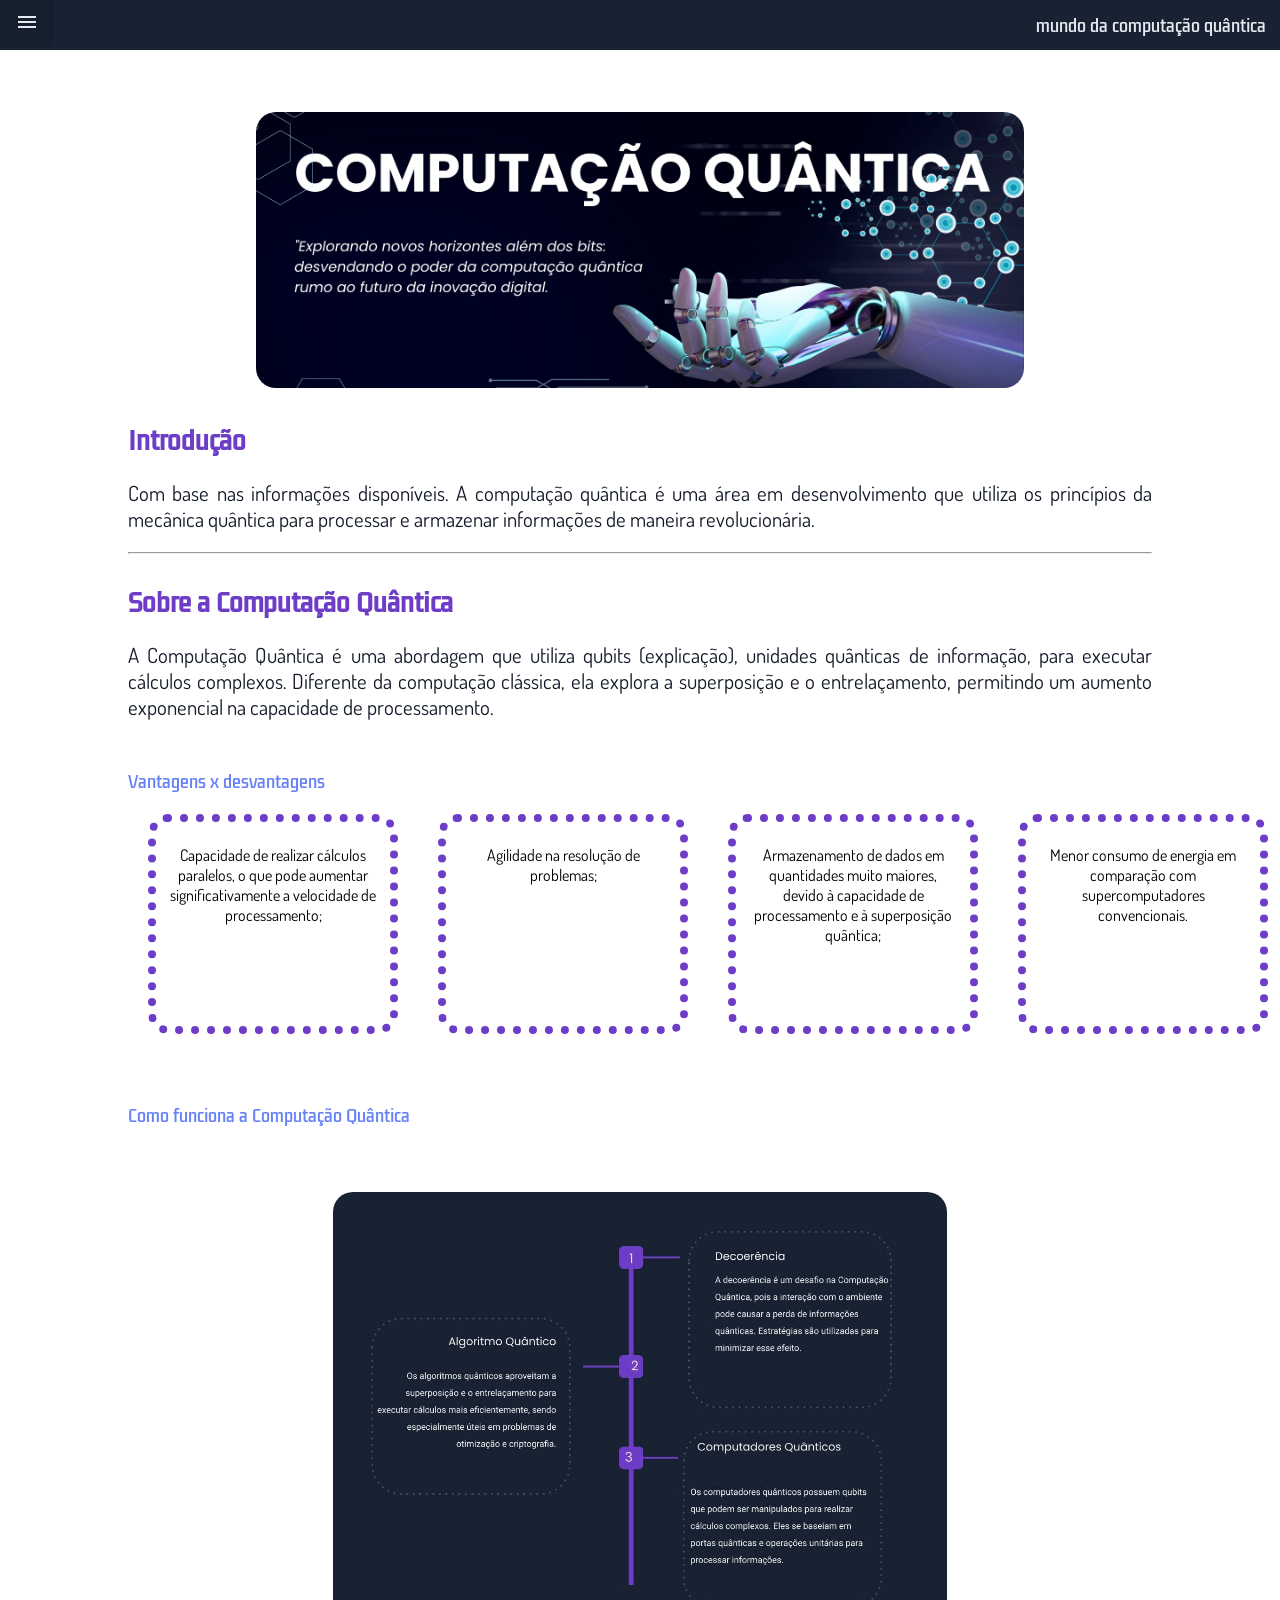
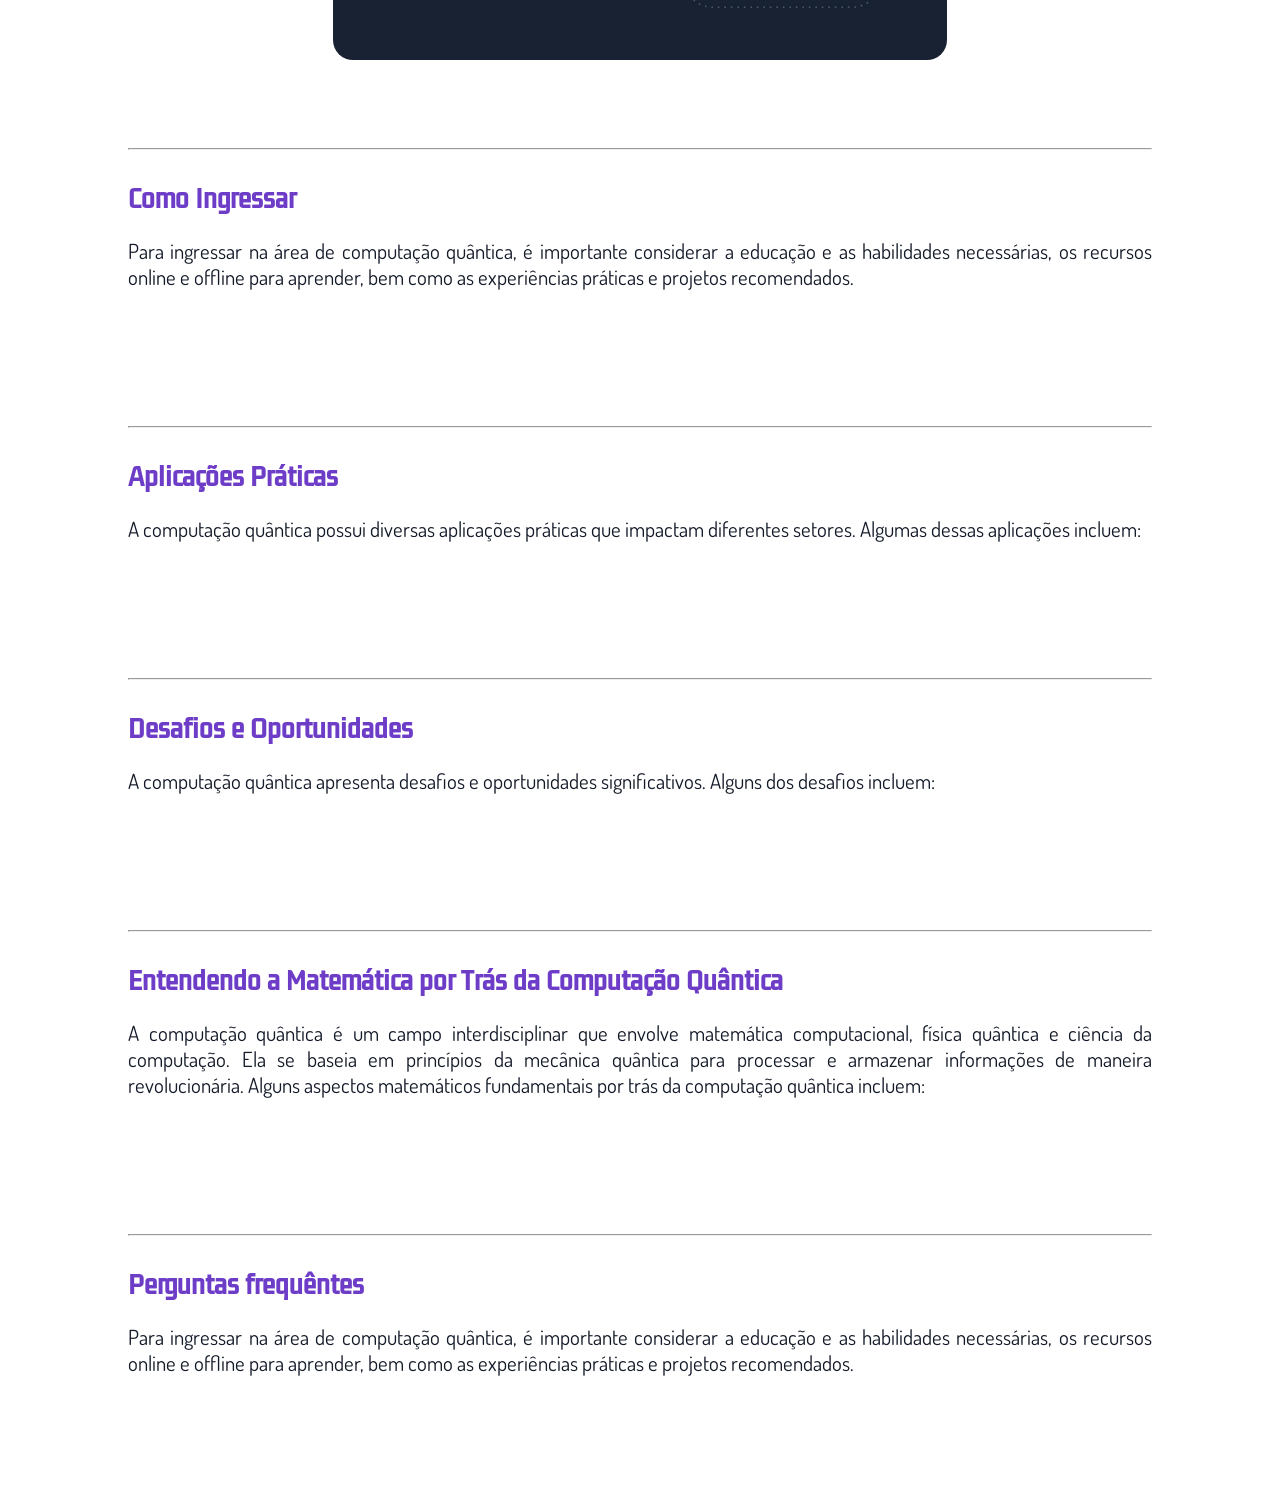
==== index.html @ 8e1df3cc "inclusão de um novo arquivo e tratamento de dados" ====
<!DOCTYPE html>
<html lang="pt-br">

<head>
    <meta charset="UTF-8">
    <meta name="viewport" content="width=device-width, initial-scale=1.0">
    <link rel="stylesheet" type="text/css" href="style.css">
    </link>
    <link rel="stylesheet" type="text/css" href="global.css">
    </link>
    <link rel="stylesheet"
        href="https://fonts.googleapis.com/css2?family=Material+Symbols+Outlined:opsz,wght,FILL,GRAD@24,400,0,0" />
    <link rel="preconnect" href="https://fonts.googleapis.com">
    <link rel="preconnect" href="https://fonts.gstatic.com" crossorigin>
    <link
        href="https://fonts.googleapis.com/css2?family=Agbalumo&family=Dosis:wght@200;400;600&family=Kdam+Thmor+Pro&family=Oswald:wght@200;400;600&display=swap"
        rel="stylesheet">
    <title>Computação Quântica</title>

    <script>
        document.addEventListener('DOMContentLoaded', function () {
            // Seleciona o botão de navegação
            var btnNav = document.getElementById('btn-nav');

            // Seleciona os links do menu
            var links = document.querySelectorAll('.navigation a');

            // Adiciona um evento de clique a cada link do menu
            links.forEach(function (link) {
                link.addEventListener('click', function () {
                    // Verifica se o botão de navegação está marcado (menu visível)
                    if (btnNav.checked) {
                        // Desmarca o botão de navegação (oculta o menu)
                        btnNav.checked = false;
                    } else {
                        // Marca o botão de navegação (exibe o menu)
                        btnNav.checked = true;
                    }
                });
            });
        });
    </script>
</head>

<body>
    <header class="main-header">
        <label for="btn-nav" class="btn-nav">
            <i class="fas fa-bars">
                <span class="material-symbols-outlined">
                    menu
                </span>
            </i>
        </label>
        <input type="checkbox" id="btn-nav">

        <nav>
            <ul class="navigation">
                <li><a href="#home">Home</a></li>
                <li><a href="#sobreComputacao">Sobre a Computação Quântica</a></li>
                <li><a href="#comoIngressar">Como Ingressar</a></li>
                <li><a href="#aplicacoesPraticas">Aplicações Práticas</a></li>
                <li><a href="#desafiosOportunidades">Desafios e Oportunidades</a></li>
                <li><a href="#matematica">Matemática da Computação Quântica</a></li>
                <li><a href="perguntas.html">Perguntas frequêntes</a></li>
            </ul>
        </nav>

        <p class="text-info">mundo da computação quântica</p>

    </header>

    <section id="home">
        <div class="img-destaque">
            <img src="modelo1.jpg" alt="" class="imgHome">
        </div>

        <div class="text-descricao">
            <h1 class="titulo">Introdução</h1>
            <p class="descricao">
                Com base nas informações disponíveis. A computação quântica é uma área em desenvolvimento que utiliza os
                princípios da mecânica quântica para processar e armazenar informações de maneira revolucionária.
            </p>
        </div>
    </section>

    <div class="espacamento-linha">
        <hr class="linha">
    </div>

    <section id="sobreComputacao" class="text-descricao">
        <h1 class="titulo">Sobre a Computação Quântica</h1>
        <p class="descricao">
            A Computação Quântica é uma abordagem que utiliza qubits (explicação), unidades quânticas de informação,
            para executar cálculos complexos. Diferente da computação clássica, ela explora a superposição e o
            entrelaçamento, permitindo um aumento exponencial na capacidade de processamento.
        </p>

        <h4 class="subtitulo">Vantagens x desvantagens</h4>

        <div id="vantagens-desvantagens">
            <div class="texto-vd">
                <div class="espaco-vd">
                    <p>Capacidade de realizar cálculos paralelos, o que pode aumentar significativamente a velocidade de
                        processamento;</p>
                </div>
                <div class="espaco-vd">
                    <p>Agilidade na resolução de problemas;
                    </p>
                </div>
            </div>
            <div class="texto-vd">
                <div class="espaco-vd">
                    <p>Armazenamento de dados em quantidades muito maiores, devido à capacidade de processamento e à
                        superposição quântica;</p>
                </div>
                <div class="espaco-vd">
                    <p>Menor consumo de energia em comparação com supercomputadores convencionais.</p>
                </div>
            </div>
        </div>


        <h4 class="subtitulo ">Como funciona a Computação Quântica</h4>

        <div class="img-destaque">
            <img src="como-funciona-quantica.jpg" alt="" class="imgHome imgQuantica">
        </div>

    </section>

    <div class="espacamento-linha">
        <hr class="linha">
    </div>

    <section id="comoIngressar" class="text-descricao">
        <h1 class="titulo">Como Ingressar</h1>
        <p class="descricao">
            Para ingressar na área de computação quântica, é importante considerar a educação e as habilidades
            necessárias, os recursos online e offline para aprender, bem como as experiências práticas e projetos
            recomendados.
        </p>

        <div class="img-destaque">
            <img src="" alt="" class="imgHome">
        </div>
    </section>

    <div class="espacamento-linha">
        <hr class="linha">
    </div>

    <section id="aplicacoesPraticas" class="text-descricao">
        <h1 class="titulo">Aplicações Práticas</h1>
        <p class="descricao">
            A computação quântica possui diversas aplicações práticas que impactam diferentes setores. Algumas dessas
            aplicações incluem:
        </p>

        <div class="img-destaque">
            <img src="" alt="" class="imgHome">
        </div>
    </section>

    <div class="espacamento-linha">
        <hr class="linha">
    </div>

    <section id="desafiosOportunidades" class="text-descricao">
        <h1 class="titulo">Desafios e Oportunidades</h1>
        <p class="descricao">
            A computação quântica apresenta desafios e oportunidades significativos. Alguns dos desafios incluem:
        </p>

        <div class="img-destaque">
            <img src="" alt="" class="imgHome">
        </div>
    </section>

    <div class="espacamento-linha">
        <hr class="linha">
    </div>

    <section id="matematica" class="text-descricao">
        <h1 class="titulo">Entendendo a Matemática por Trás da Computação Quântica</h1>
        <p class="descricao">
            A computação quântica é um campo interdisciplinar que envolve matemática computacional, física quântica e
            ciência da computação. Ela se baseia em princípios da mecânica quântica para processar e armazenar
            informações de maneira revolucionária. Alguns aspectos matemáticos fundamentais por trás da computação
            quântica incluem:
        </p>

        <div class="img-destaque">
            <img src="" alt="" class="imgHome">
        </div>
    </section>

    <div class="espacamento-linha">
        <hr class="linha">
    </div>

    <section id="perguntas" class="text-descricao">
        <h1 class="titulo">Perguntas frequêntes</h1>
        <p class="descricao">
            Para ingressar na área de computação quântica, é importante considerar a educação e as habilidades
            necessárias, os recursos online e offline para aprender, bem como as experiências práticas e projetos
            recomendados.
        </p>

        <div class="img-destaque">
            <img src="" alt="" class="imgHome">
        </div>
    </section>

</body>

</html>
---- style.css ----
html {
  scroll-behavior: smooth;
}

:target {
  scroll-margin-top: 60px;
}

.main-header {
  background: var(--color-nav);
  width: 100%;
  height: 50px;
  display: flex;
  justify-content: end;
  position: fixed;
}

nav {
  position: absolute;
  left: 0;
  top: 0;
  width: 252px;
  top: 50px;
  height: calc(100vh - 50px);
  background: var(--color-azul-escuro-principal);
  transform: translateX(-100%);
  transition: .4s ease;
}

.navigation li {
  list-style: none;
  width: 100%;
  border-bottom: 1px solid rgba(145, 107, 141, 0.5);
}

.navigation a {
  color: var(--color-azul-claro);
  display: block;
  line-height: 3.5;
  padding: 8px 10px;
  text-decoration: none;
  transition: .4s ease;
  /* font: 1rem 'Agbalumo'; */

  /* font: 1.2rem 'Oswald'; */
  font: 400 1rem 'Dosis';
}

.navigation a:hover {
  transform: translateX(5%);
}

#btn-nav {
  display: none;
}

#btn-nav:checked~nav {
  transform: translateX(0);
}

.btn-nav {
  color: var(--color-azul-claro);
  font-size: 30px;
  position: absolute;
  left: 0;
  top: 0;
  cursor: pointer;
  padding: 6.5px 15px;
  transition: .2s ease;
  background: rgba(0, 0, 0, .1);
}

.btn-nav:hover {
  background: rgba(0, 0, 0, .3);
}


.espacamento-linha {
  margin: 20px 0px 20px 0px;
}

.linha {
  margin: 0 auto;
  color: #F5F5F5;
  width: 80%;
}

* {
  padding: 0;
  margin: 0;
  box-sizing: border-box;
}

.img-destaque {
  margin: 0 auto;
  text-align: center;
}

.imgHome {
  width: 60%;
  margin: 7rem 0 0;
  border-radius: 20px;
  /* height: 100px; */
}

.imgQuantica {
  margin: 4rem 0 !important;
}

.subtitulo {
  margin-top: 50px;
  font-weight: 200;
  font-family: 'Kdam Thmor Pro';
  color: var(--color-azul-bebe)
}

.text-descricao {
  margin: 0 auto;
  width: 80%;
}

.text-descricao .titulo {
  margin-top: 30px;
  font: 600 1.5rem 'Kdam Thmor Pro';
  color: var(--color-roxo)
}

.text-descricao .descricao {
  text-align: justify;
  padding-top: 20px;
  font: 1.3rem 'Dosis';
  color: var(--color-azul-escuro-principal)
}

/* vantagens-desvantagens */

#vantagens-desvantagens {
  display: flex;
}

#vantagens-desvantagens .texto-vd{
  margin: 0 auto;
  display: flex;
}

#vantagens-desvantagens .texto-vd .espaco-vd {
  border: 8px solid var(--color-roxo);
  border-style: dotted;
  width: 250px;
  height: 220px;
  border-radius: 20px;
  margin: 20px;
  padding: 13px;
}

#vantagens-desvantagens .texto-vd .espaco-vd p {
  text-align: center;
  margin-top: 10px;
  font: 400 1rem 'Dosis';
}

@media (min-width: 100px) and (max-width: 400px) {
  #vantagens-desvantagens .texto-vd .espaco-vd {
    width: 250px;
    margin-left: 10px;
  }

  #vantagens-desvantagens {
    margin: 0 auto;
    display: block;
  }

  #vantagens-desvantagens .texto-vd {
    margin-bottom: 40px;
    display: block;
  }

  .imgHome {
    width: 90%;
  }
}

@media (min-width: 401px) and (max-width: 1070px) {
  #vantagens-desvantagens .texto-vd .espaco-vd {
    width: 260px;
    margin-left: 10px;
  }

  #vantagens-desvantagens {
    display: flex;
  }

  #vantagens-desvantagens .texto-vd {
    margin-bottom: 40px;
    display: block;
  }

  .imgHome {
    width: 90%;
  }
}

/* @media screen and (max-width: 1070px) {

} */
---- global.css ----
:root {
  --color-azul-escuro-principal: #141b29;
  --color-azul-claro: #e6e9f0;
  --color-nav: #192233;
  --color-roxo: #6E3DC8;
  --color-azul-bebe: #6781F7;
  /* --color-fundo:#192233; */
  --color-claro: #F5F5F5;
}

* {
  padding: 0;
  margin: 0;
  box-sizing: border-box;
}

.text-info{
    color: var(--color-azul-claro);;
    padding: 14px;
    font: 1rem 'Kdam Thmor Pro';
  }
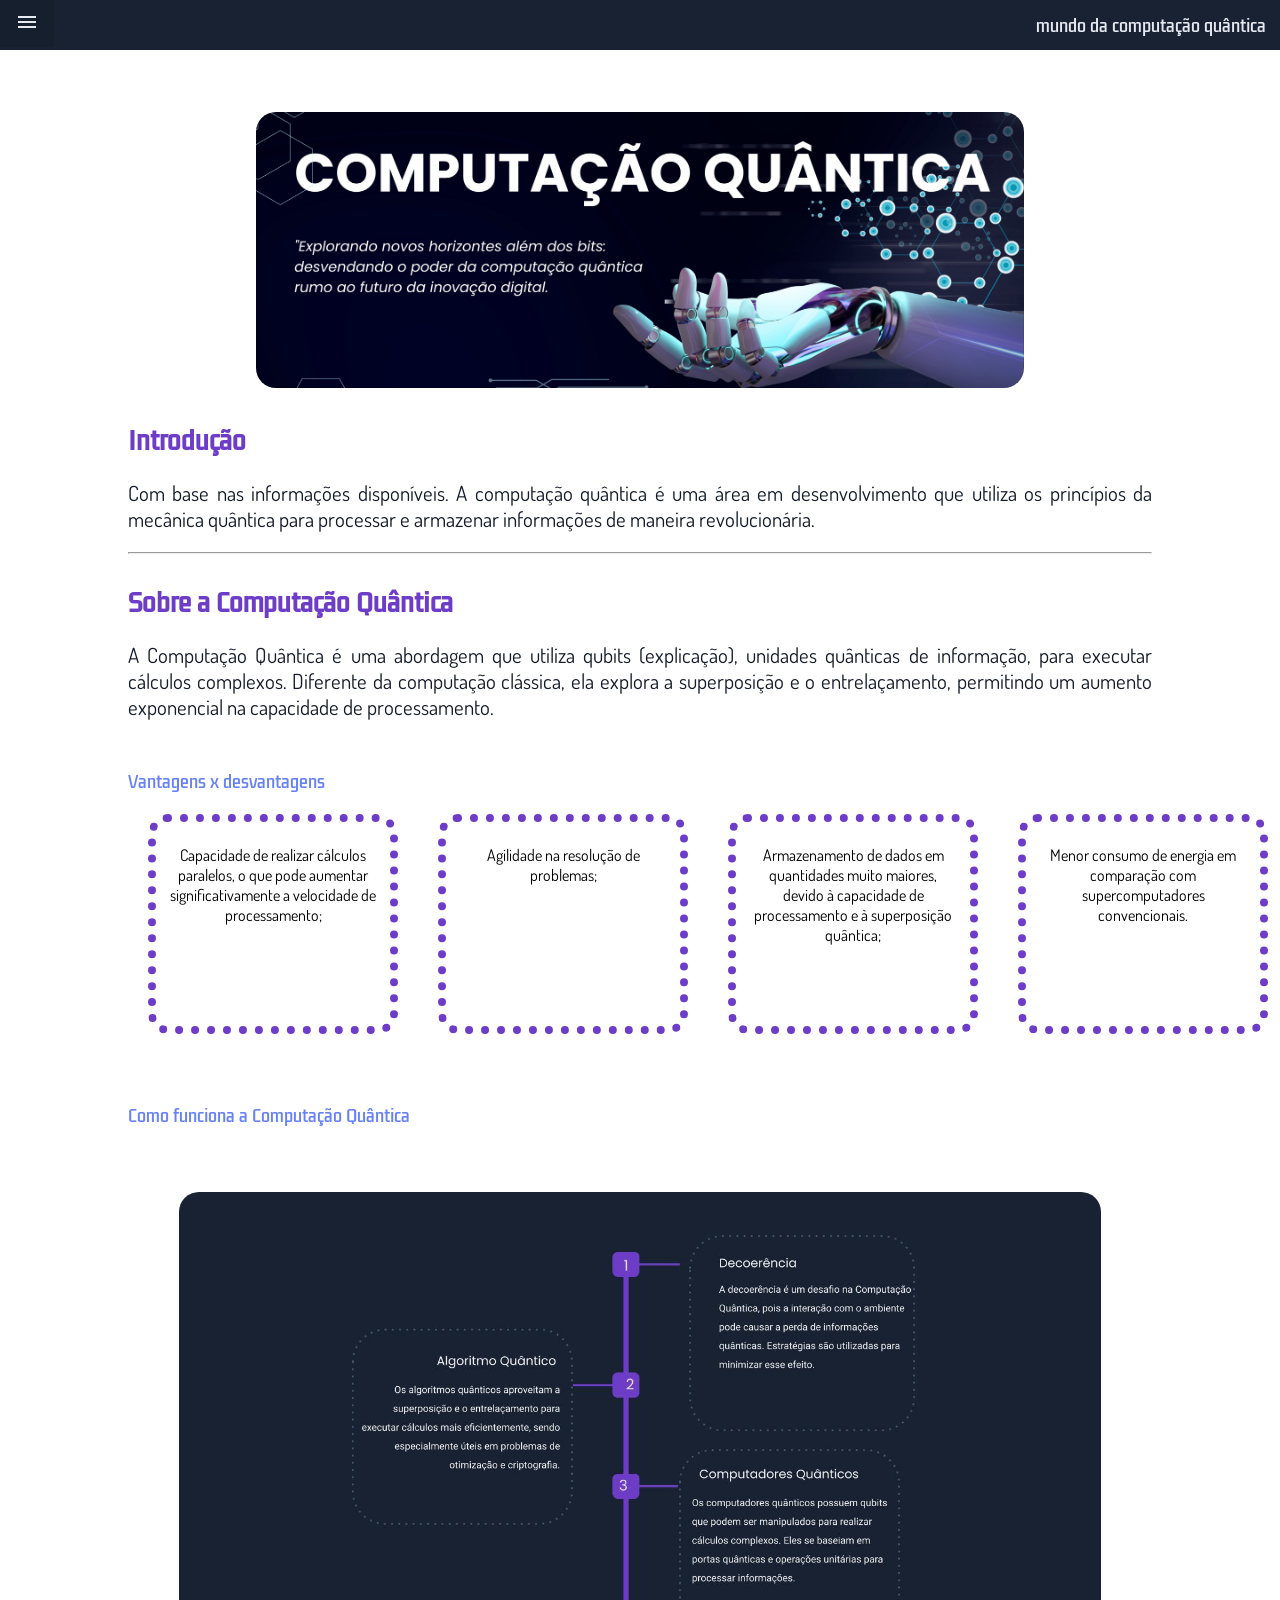
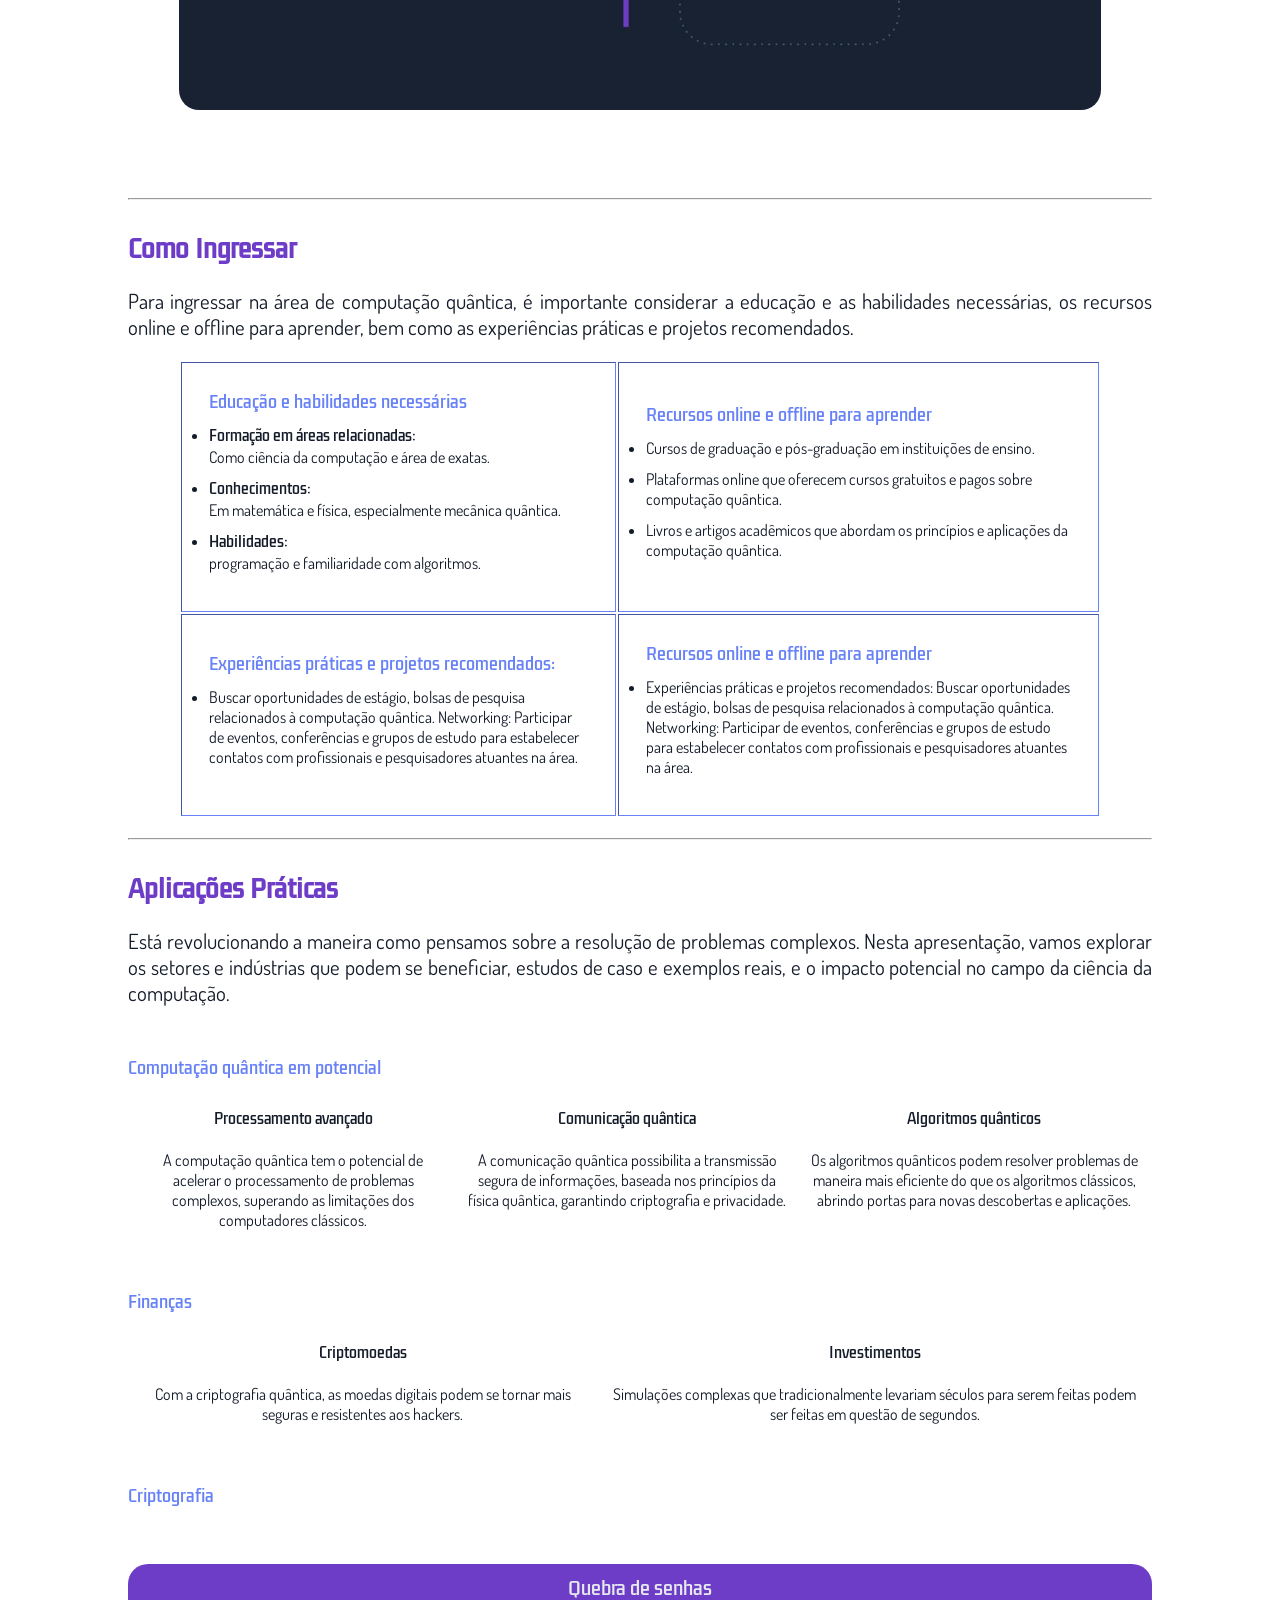
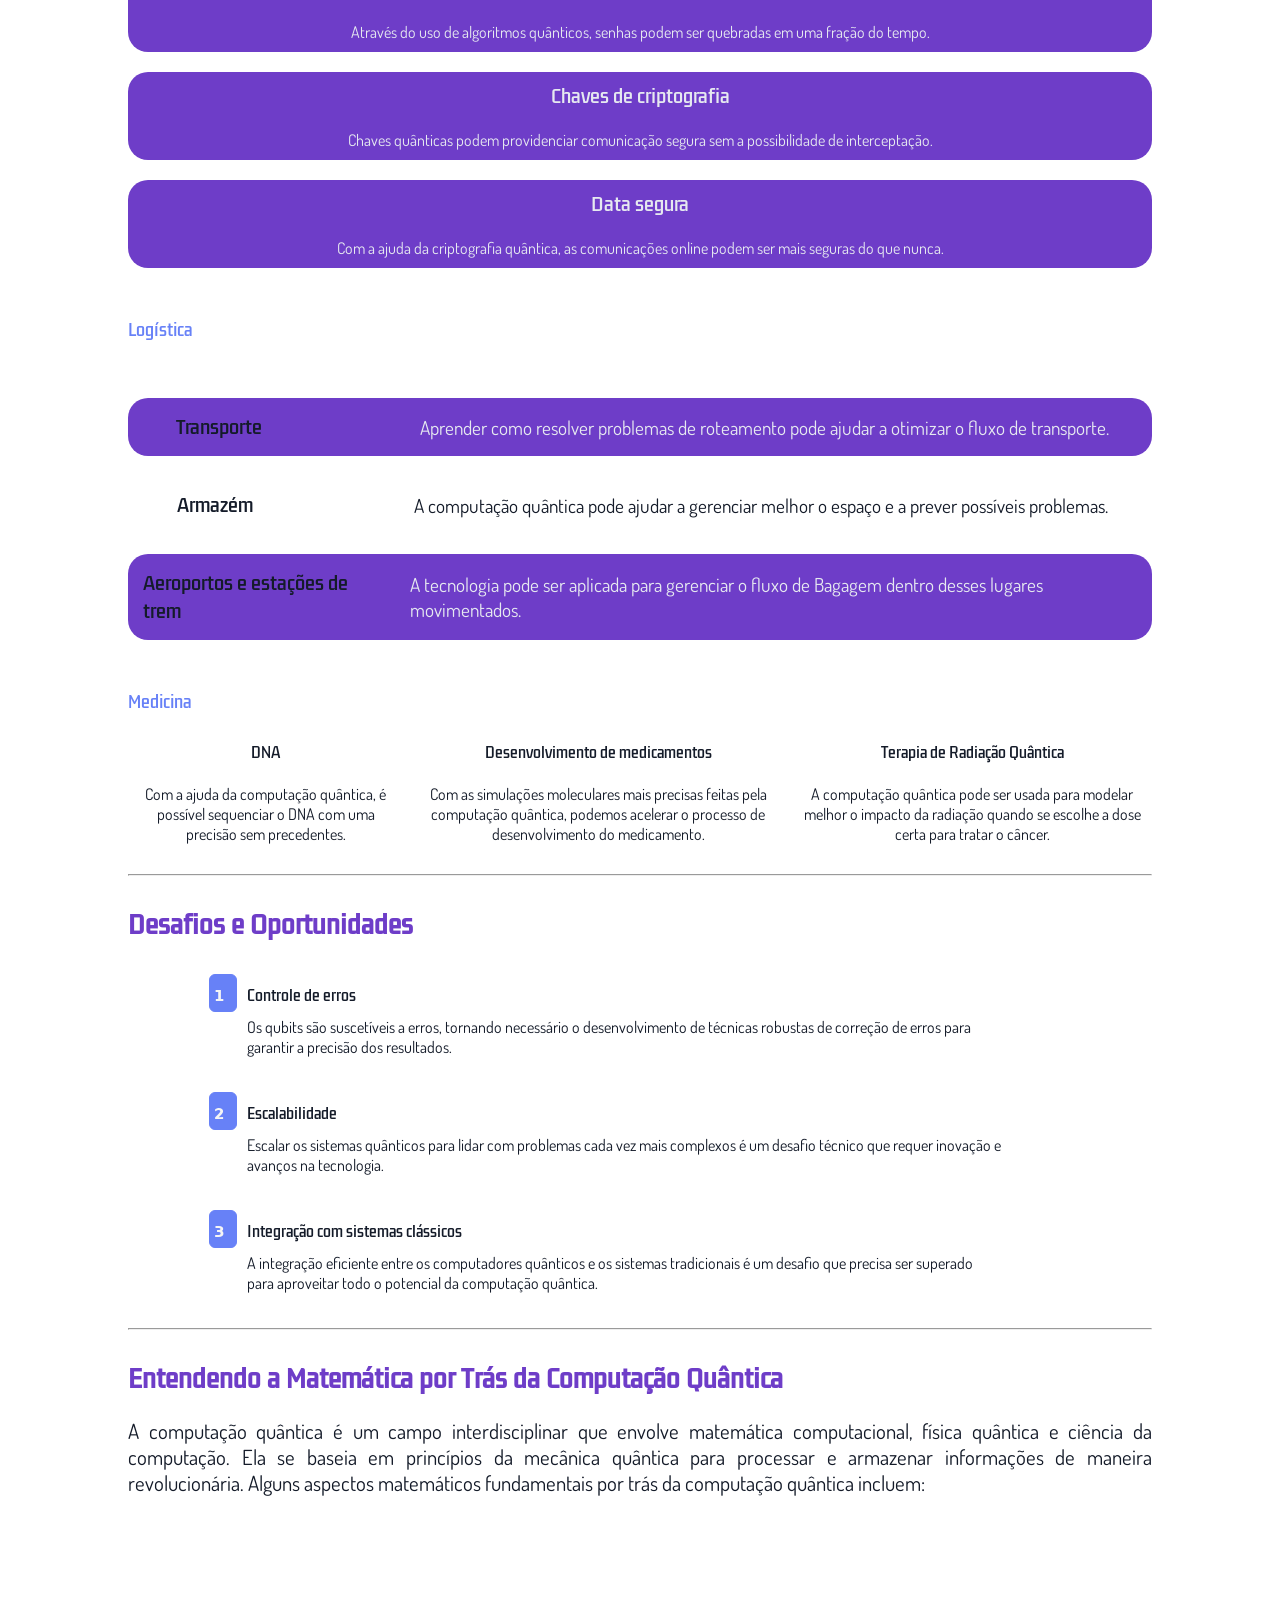
==== commit bdba872b: "inclusão dos topicos" ====
--- a/index.html
+++ b/index.html
@@ -134,15 +134,76 @@
 
     <section id="comoIngressar" class="text-descricao">
         <h1 class="titulo">Como Ingressar</h1>
-        <p class="descricao">
+        <p class="descricao comoIngressar">
             Para ingressar na área de computação quântica, é importante considerar a educação e as habilidades
             necessárias, os recursos online e offline para aprender, bem como as experiências práticas e projetos
             recomendados.
         </p>
 
-        <div class="img-destaque">
-            <img src="" alt="" class="imgHome">
-        </div>
+        <div class="topicos-como-ingressar">
+            <table border="1">
+                <tr>
+                    <td>
+                        <p>Educação e habilidades necessárias</p>
+                        <ul>
+                            <li>
+                                <span>Formação em áreas relacionadas:</span><br>
+                                Como ciência da computação e área de exatas.
+                            </li>
+                            <li>
+                                <span>Conhecimentos:</span><br>
+                                Em matemática e física, especialmente mecânica quântica.
+                            </li>
+                            <li>
+                                <span>Habilidades:</span><br>
+                                programação e familiaridade com algoritmos.
+                            </li>
+                        </ul>
+                    </td>
+                    <td>
+                        <p>Recursos online e offline para aprender</p>
+                        <ul>
+                            <li>
+                                Cursos de graduação e pós-graduação em instituições de ensino.
+                            </li>
+                            <li>
+                                Plataformas online que oferecem cursos gratuitos e pagos sobre computação quântica.
+                            </li>
+                            <li>
+                                Livros e artigos acadêmicos que abordam os princípios e aplicações da computação
+                                quântica.
+                            </li>
+                        </ul>
+                    </td>
+                </tr>
+                <tr>
+                    <td>
+                        <p>Experiências práticas e projetos recomendados:</p>
+                        <ul>
+                            <li>
+                                Buscar oportunidades de estágio, bolsas de pesquisa relacionados à computação quântica.
+                                Networking:
+                                Participar de eventos, conferências e grupos de estudo para estabelecer contatos com
+                                profissionais e pesquisadores atuantes na área.
+                            </li>
+                        </ul>
+                    </td>
+                    <td>
+                        <p>Recursos online e offline para aprender</p>
+                        <ul>
+                            <li>
+                                Experiências práticas e projetos recomendados:
+                                Buscar oportunidades de estágio, bolsas de pesquisa relacionados à computação quântica.
+                                Networking:
+                                Participar de eventos, conferências e grupos de estudo para estabelecer contatos com
+                                profissionais e pesquisadores atuantes na área.
+                            </li>
+                        </ul>
+                    </td>
+                </tr>
+            </table>
+        </div>
+
     </section>
 
     <div class="espacamento-linha">
@@ -152,13 +213,158 @@
     <section id="aplicacoesPraticas" class="text-descricao">
         <h1 class="titulo">Aplicações Práticas</h1>
         <p class="descricao">
-            A computação quântica possui diversas aplicações práticas que impactam diferentes setores. Algumas dessas
-            aplicações incluem:
+            Está revolucionando a maneira como pensamos sobre a resolução de problemas complexos. Nesta apresentação,
+            vamos explorar os setores e indústrias que podem se beneficiar, estudos de caso e exemplos reais, e o
+            impacto potencial no campo da ciência da computação.
         </p>
 
-        <div class="img-destaque">
-            <img src="" alt="" class="imgHome">
-        </div>
+        <div class="quantica-potencial">
+            <p class="subtitulo">Computação quântica em potencial</p>
+            <div class="conteudo">
+                <div class="text">
+                    <div class="img-destaque">
+                        <img src="" alt="" class="">
+                        <p>
+                            <span>Processamento avançado</span><br><br>
+                            A computação quântica tem o potencial de acelerar o processamento de problemas complexos,
+                            superando as limitações dos computadores clássicos.
+                        </p>
+                    </div>
+                </div>
+                <div class="text">
+                    <div class="img-destaque">
+                        <img src="" alt="" class="">
+                        <p>
+                            <span>Comunicação quântica</span><br><br>
+                            A comunicação quântica possibilita a transmissão segura de informações, baseada nos
+                            princípios da física quântica, garantindo criptografia e privacidade.
+                        </p>
+                    </div>
+                </div>
+                <div class="text">
+                    <div class="img-destaque">
+                        <img src="" alt="" class="">
+                        <p>
+                            <span>Algoritmos quânticos</span><br><br>
+                            Os algoritmos quânticos podem resolver problemas de maneira mais eficiente do que os
+                            algoritmos clássicos, abrindo portas para novas descobertas e aplicações.
+                        </p>
+                    </div>
+                </div>
+            </div>
+
+        </div>
+
+        <div class="financas">
+            <p class="subtitulo">Finanças</p>
+            <div class="conteudo">
+                <div class="text">
+                    <div class="img-destaque">
+                        <img src="" alt="" class="">
+                        <p>
+                            <span>Criptomoedas</span><br><br>
+                            Com a criptografia quântica, as moedas digitais podem se tornar mais seguras e resistentes
+                            aos hackers.
+                        </p>
+                    </div>
+                </div>
+                <div class="text">
+                    <div class="img-destaque">
+                        <img src="" alt="" class="">
+                        <p>
+                            <span>Investimentos</span><br><br>
+                            Simulações complexas que tradicionalmente levariam séculos para serem feitas podem ser
+                            feitas em questão de segundos.
+                        </p>
+                    </div>
+                </div>
+            </div>
+        </div>
+
+        <div class="criptografia">
+            <p class="subtitulo">Criptografia</p><br><br>
+            <div class="conteudo">
+                <div class="text">
+                    <p>
+                        <span>Quebra de senhas</span><br><br>
+                        Através do uso de algoritmos quânticos, senhas podem ser quebradas em uma fração do tempo.
+                    </p>
+                </div>
+                <div class="text">
+                    <p>
+                        <span>Chaves de criptografia</span><br><br>
+                        Chaves quânticas podem providenciar comunicação segura sem a possibilidade de interceptação.
+                    </p>
+                </div>
+                <div class="text">
+                    <p>
+                        <span>Data segura</span><br><br>
+                        Com a ajuda da criptografia quântica, as comunicações online podem ser mais seguras do que
+                        nunca.
+                    </p>
+                </div>
+            </div>
+        </div>
+
+        <div class="logistica">
+            <p class="subtitulo">Logística</p><br><br>
+            <div class="conteudo">
+                <div class="text cor-roxa">
+                    <span>Transporte</span><br><br>
+                    <p class="">
+                        Aprender como resolver problemas de roteamento pode ajudar a otimizar o fluxo de transporte.
+                    </p>
+                </div>
+                <div class="text sem-roxo">
+                    <span>Armazém</span><br><br>
+                    <p class="">
+                        A computação quântica pode ajudar a gerenciar melhor o espaço e a prever possíveis problemas.
+                    </p>
+                </div>
+                <div class="text cor-roxa">
+                    <span>Aeroportos e estações de trem</span><br><br>
+                    <p class="">
+                        A tecnologia pode ser aplicada para gerenciar o fluxo de Bagagem dentro desses lugares movimentados.
+                    </p>
+                </div>
+            </div>
+        </div>
+ 
+        <div class="medicina">
+            <p class="subtitulo">Medicina</p>
+            <div class="conteudo">
+                <div class="text">
+                    <div class="img-destaque">
+                        <img src="" alt="" class="">
+                        <p>
+                            <span>DNA</span><br><br>
+                            Com a ajuda da computação quântica, é possível sequenciar o DNA com uma precisão sem precedentes.
+                        </p>
+                    </div>
+                </div>
+                <div class="text">
+                    <div class="img-destaque">
+                        <img src="" alt="" class="">
+                        <p>
+                            <span>Desenvolvimento de medicamentos</span><br><br>
+                            Com as simulações moleculares mais precisas feitas pela computação quântica, podemos acelerar o processo de desenvolvimento do medicamento.
+                        </p>
+                    </div>
+                </div>
+                <div class="text">
+                    <div class="img-destaque">
+                        <img src="" alt="" class="">
+                        <p>
+                            <span>Terapia de Radiação Quântica</span><br><br>
+                            A computação quântica pode ser usada para modelar melhor o impacto da radiação quando se escolhe a dose certa para tratar o câncer.
+                        </p>
+                    </div>
+                </div>
+            </div>
+
+        </div>
+
+        
     </section>
 
     <div class="espacamento-linha">
@@ -166,13 +372,30 @@
     </div>
 
     <section id="desafiosOportunidades" class="text-descricao">
-        <h1 class="titulo">Desafios e Oportunidades</h1>
-        <p class="descricao">
-            A computação quântica apresenta desafios e oportunidades significativos. Alguns dos desafios incluem:
-        </p>
-
-        <div class="img-destaque">
-            <img src="" alt="" class="imgHome">
+        <h1 class="titulo titulo-desafio">Desafios e Oportunidades</h1>
+        <div class="desafio">
+            <ol>
+                <li class="um">
+                    <p class="text-desafio">Controle de erros</p>
+                    <p class="descricao-desafio">
+                        Os qubits são suscetíveis a erros, tornando necessário o desenvolvimento de técnicas robustas de
+                        correção de erros para garantir a precisão dos resultados.
+                    </p>
+                </li>
+                <li class="dois">
+                    <p class="text-desafio">Escalabilidade</p>
+                    <p class="descricao-desafio">
+                        Escalar os sistemas quânticos para lidar com problemas cada vez mais complexos é um desafio
+                        técnico que requer inovação e avanços na tecnologia.
+                    </p>
+                </li>
+                <li class="tres">
+                    <p class="text-desafio">Integração com sistemas clássicos</p>
+                    <p class="descricao-desafio">A integração eficiente entre os computadores quânticos e os sistemas
+                        tradicionais é um desafio que precisa ser superado para aproveitar todo o potencial da
+                        computação quântica.</p>
+                </li>
+            </ol>
         </div>
     </section>
 
@@ -198,19 +421,6 @@
         <hr class="linha">
     </div>
 
-    <section id="perguntas" class="text-descricao">
-        <h1 class="titulo">Perguntas frequêntes</h1>
-        <p class="descricao">
-            Para ingressar na área de computação quântica, é importante considerar a educação e as habilidades
-            necessárias, os recursos online e offline para aprender, bem como as experiências práticas e projetos
-            recomendados.
-        </p>
-
-        <div class="img-destaque">
-            <img src="" alt="" class="imgHome">
-        </div>
-    </section>
-
 </body>
 
 </html>
--- a/style.css
+++ b/style.css
@@ -105,6 +105,7 @@
 
 .imgQuantica {
   margin: 4rem 0 !important;
+  width: 90% !important;
 }
 
 .subtitulo {
@@ -138,7 +139,7 @@
   display: flex;
 }
 
-#vantagens-desvantagens .texto-vd{
+#vantagens-desvantagens .texto-vd {
   margin: 0 auto;
   display: flex;
 }
@@ -159,6 +160,177 @@
   font: 400 1rem 'Dosis';
 }
 
+/* como Ingressar */
+.comoIngressar {
+  margin-bottom: 20px;
+}
+
+table {
+  border: 1px var(--color-azul-bebe);
+  width: 90%;
+  margin: 0 auto;
+}
+
+table tr td {
+  padding: 27px;
+}
+
+table tr td p {
+  font-weight: 200;
+  margin-bottom: 11px;
+  font-family: 'Kdam Thmor Pro';
+  color: var(--color-azul-bebe)
+}
+
+table tr td ul li {
+  margin-bottom: 11px;
+  font: 1rem 'Dosis';
+  color: var(--color-azul-escuro-principal)
+}
+
+table tr td ul li span {
+  margin-bottom: 11px;
+  font-weight: bold;
+  font: 14px 'Kdam Thmor Pro';
+  color: var(--color-azul-escuro-principal)
+}
+
+/* Aplicações Práticas */
+
+/* Desafios e Oportunidades */
+.titulo-desafio {
+  margin-bottom: 30px;
+}
+
+.desafio {
+  margin: 0 auto;
+  width: 80%;
+}
+
+.desafio ol {
+  list-style: none;
+}
+
+.desafio ol li {
+  margin-right: 30px;
+}
+
+.desafio ol li .text-desafio {
+  margin: -27px 0 0 17px;
+  font-weight: bold;
+  font: 14px 'Kdam Thmor Pro';
+  color: var(--color-azul-escuro-principal)
+}
+
+.desafio ol li .descricao-desafio {
+  margin: 10px 17px 35px;
+  font: 1rem 'Dosis';
+  color: var(--color-azul-escuro-principal)
+}
+
+.desafio ol li::before {
+  background-color: var(--color-azul-bebe);
+  color: var(--color-claro);
+  display: inline-block;
+  width: 1em;
+  margin-left: -0.9em;
+  font-weight: bold;
+  font-size: 1.5rem;
+  border: 1px solid var(--color-azul-bebe);
+  border-radius: 6px;
+  padding: 4px;
+  width: 18px;
+}
+
+.desafio ol .um::before {
+  content: "\2081";
+}
+
+.desafio ol .dois::before {
+  content: "\2082";
+}
+
+.desafio ol .tres::before {
+  content: "\2083";
+}
+
+/* quantica-potencial , Finanças e medicina*/
+.financas .conteudo, .quantica-potencial .conteudo, .medicina .conteudo{
+  display: flex;
+}
+
+.financas .text, .quantica-potencial .text, .medicina .text  {
+  margin: 0 auto;
+}
+
+.quantica-potencial .text span, .financas .text span, .medicina .text span {
+  font-weight: bold;
+  font: 14px 'Kdam Thmor Pro';
+  color: var(--color-azul-escuro-principal)
+}
+
+.quantica-potencial .text p, .financas .text p, .medicina .text p {
+  font: 1rem 'Dosis';
+  padding: 10px;
+  color: var(--color-azul-escuro-principal)
+}
+
+/* Criptografia */
+.criptografia .text {
+  background-color: var(--color-roxo);
+  border-radius: 20px;
+  margin-top: 20px;
+  text-align: center;
+}
+
+.criptografia .text span {
+  font-weight: bold;
+  font: 18px 'Kdam Thmor Pro';
+  color: var(--color-azul-claro)
+}
+
+.criptografia .text p {
+  font: 1rem 'Dosis';
+  padding: 10px;
+  color: var(--color-azul-claro)
+}
+
+/* Logística */
+.logistica .text {
+  margin-top: 20px;
+  display: flex;
+  align-items: center;
+  justify-content: space-around;
+}
+
+.logistica .cor-roxa {
+  background-color: var(--color-roxo);
+  border-radius: 20px;
+  margin-top: 20px;
+  height: 20%;
+}
+
+.logistica .text span {
+  margin: 15px;
+  font-weight: bold;
+  font: 18px 'Kdam Thmor Pro';
+  color: var(--color-azul-escuro-principal)
+}
+
+.logistica .text p {
+  font: 1.2rem 'Dosis';
+  padding: 10px;
+  color: var(--color-azul-claro)
+}
+
+ .logistica .sem-roxo p {
+  font: 1.2rem 'Dosis';
+  padding: 10px;
+  color: var(--color-azul-escuro-principal)
+
+} 
+
+
 @media (min-width: 100px) and (max-width: 400px) {
   #vantagens-desvantagens .texto-vd .espaco-vd {
     width: 250px;
@@ -200,6 +372,7 @@
   }
 }
 
+
 /* @media screen and (max-width: 1070px) {
 
 } */
--- a/global.css
+++ b/global.css
@@ -14,6 +14,74 @@
   box-sizing: border-box;
 }
 
+.main-header {
+  background: var(--color-nav);
+  width: 100%;
+  height: 50px;
+  display: flex;
+  justify-content: end;
+  position: fixed;
+}
+
+nav {
+  position: absolute;
+  left: 0;
+  top: 0;
+  width: 252px;
+  top: 50px;
+  height: calc(100vh - 50px);
+  background: var(--color-azul-escuro-principal);
+  transform: translateX(-100%);
+  transition: .4s ease;
+}
+
+.navigation li {
+  list-style: none;
+  width: 100%;
+  border-bottom: 1px solid rgba(145, 107, 141, 0.5);
+}
+
+.navigation a {
+  color: var(--color-azul-claro);
+  display: block;
+  line-height: 3.5;
+  padding: 8px 10px;
+  text-decoration: none;
+  transition: .4s ease;
+  /* font: 1rem 'Agbalumo'; */
+
+  /* font: 1.2rem 'Oswald'; */
+  font: 400 1rem 'Dosis';
+}
+
+.navigation a:hover {
+  transform: translateX(5%);
+}
+
+#btn-nav {
+  display: none;
+}
+
+#btn-nav:checked~nav {
+  transform: translateX(0);
+}
+
+.btn-nav {
+  color: var(--color-azul-claro);
+  font-size: 30px;
+  position: absolute;
+  left: 0;
+  top: 0;
+  cursor: pointer;
+  padding: 6.5px 15px;
+  transition: .2s ease;
+  background: rgba(0, 0, 0, .1);
+}
+
+.btn-nav:hover {
+  background: rgba(0, 0, 0, .3);
+}
+
 .text-info{
     color: var(--color-azul-claro);;
     padding: 14px;
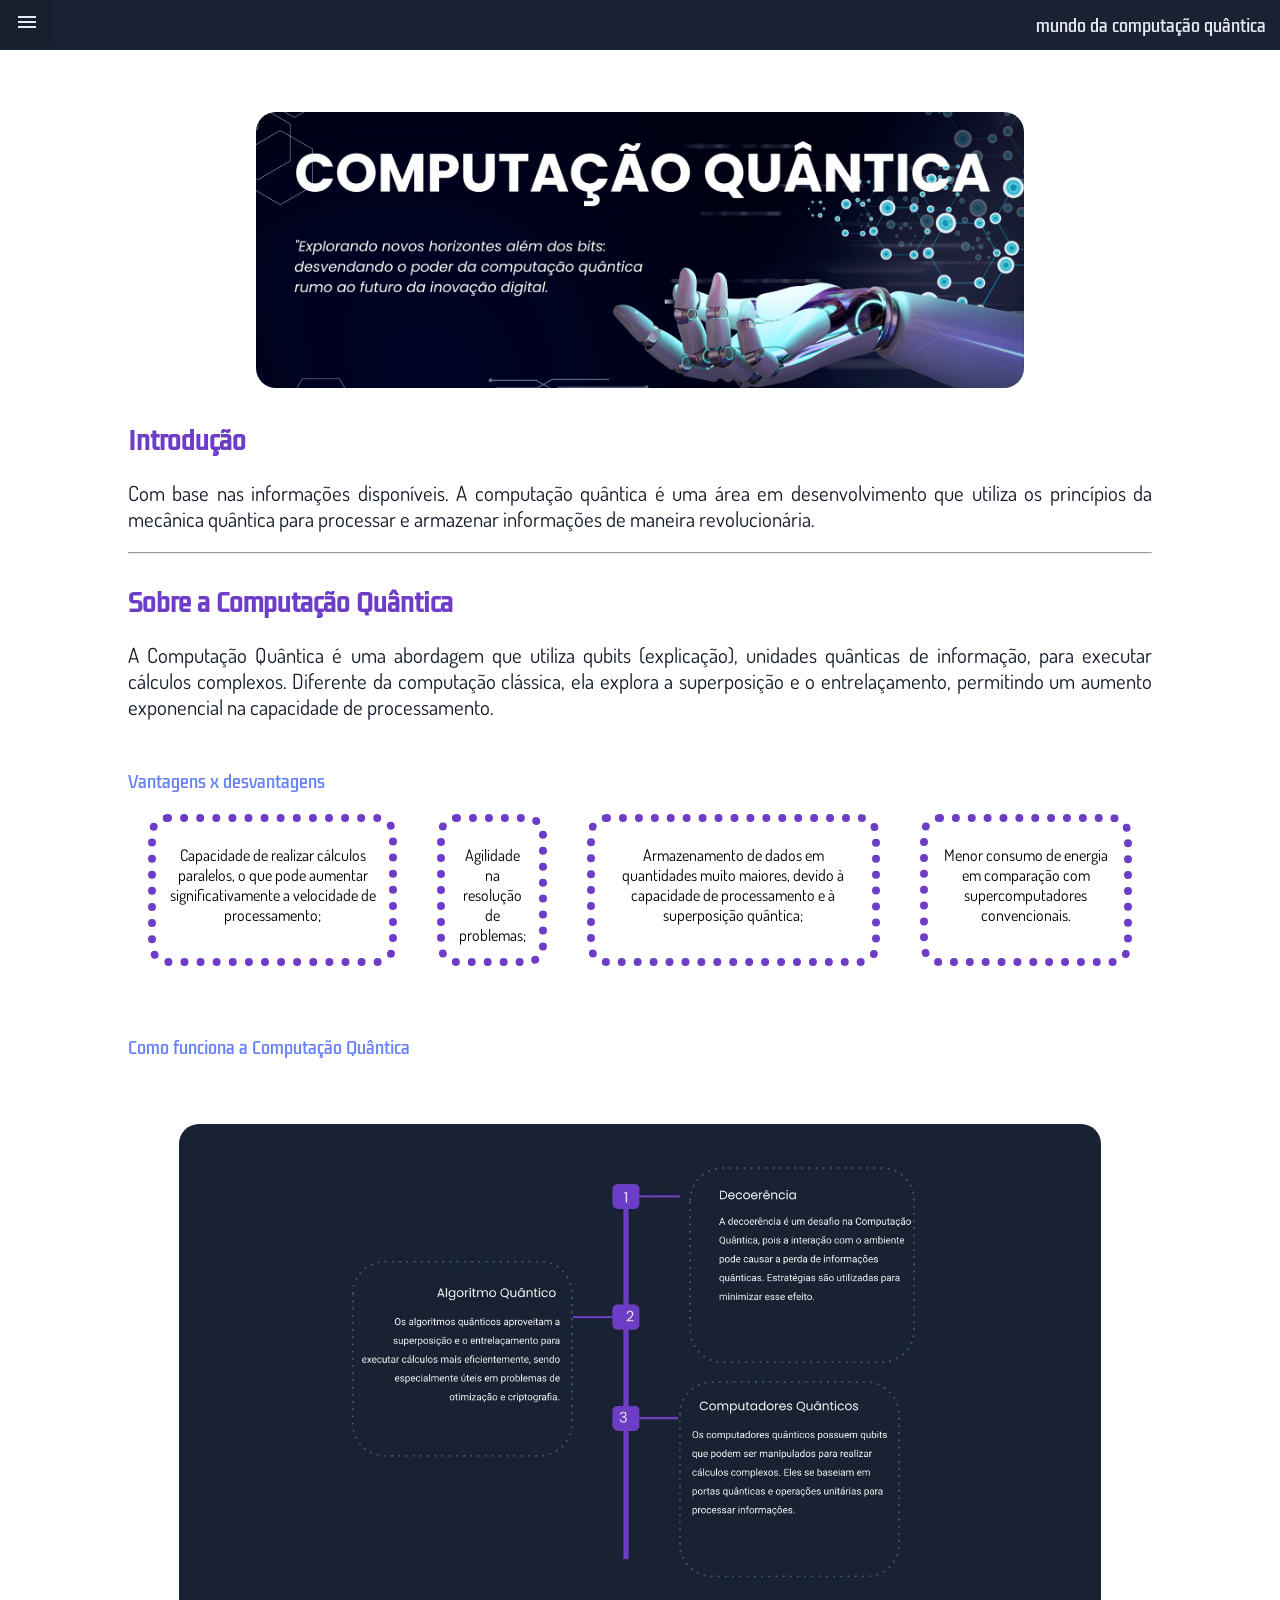
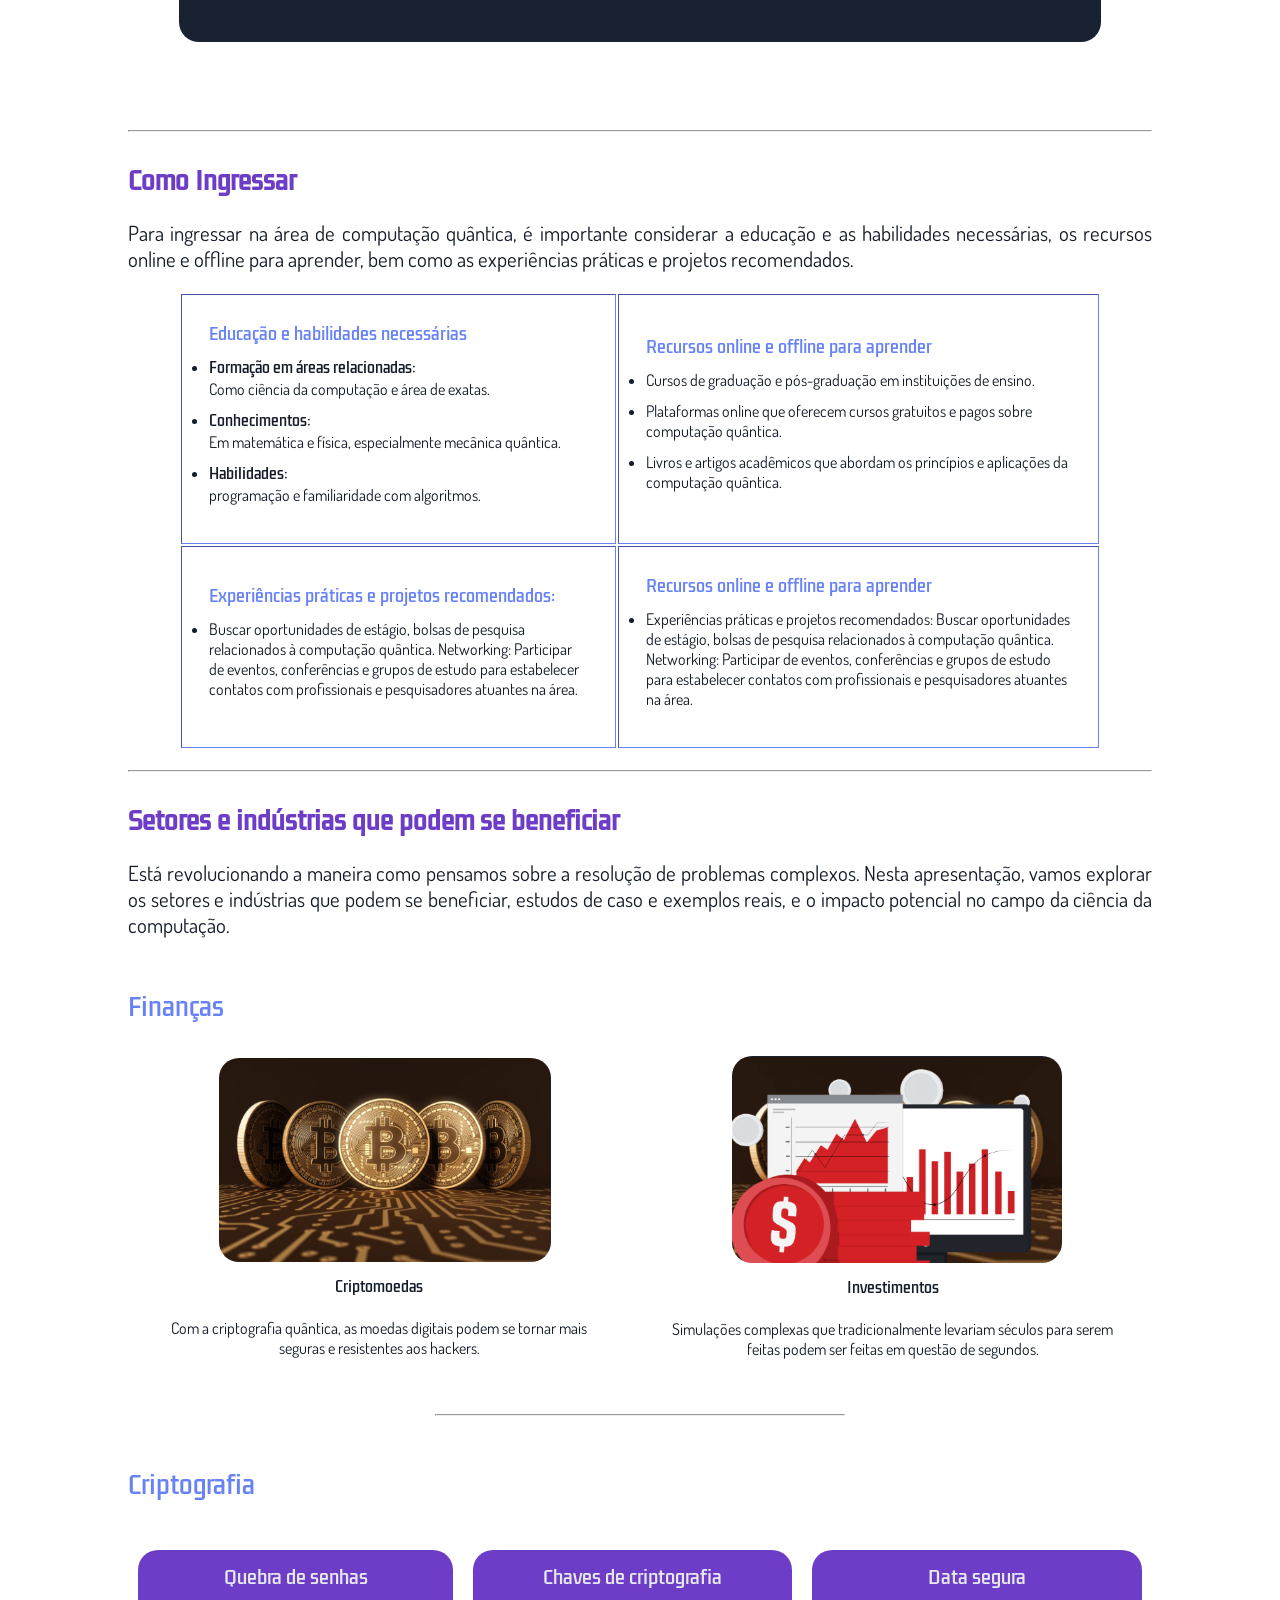
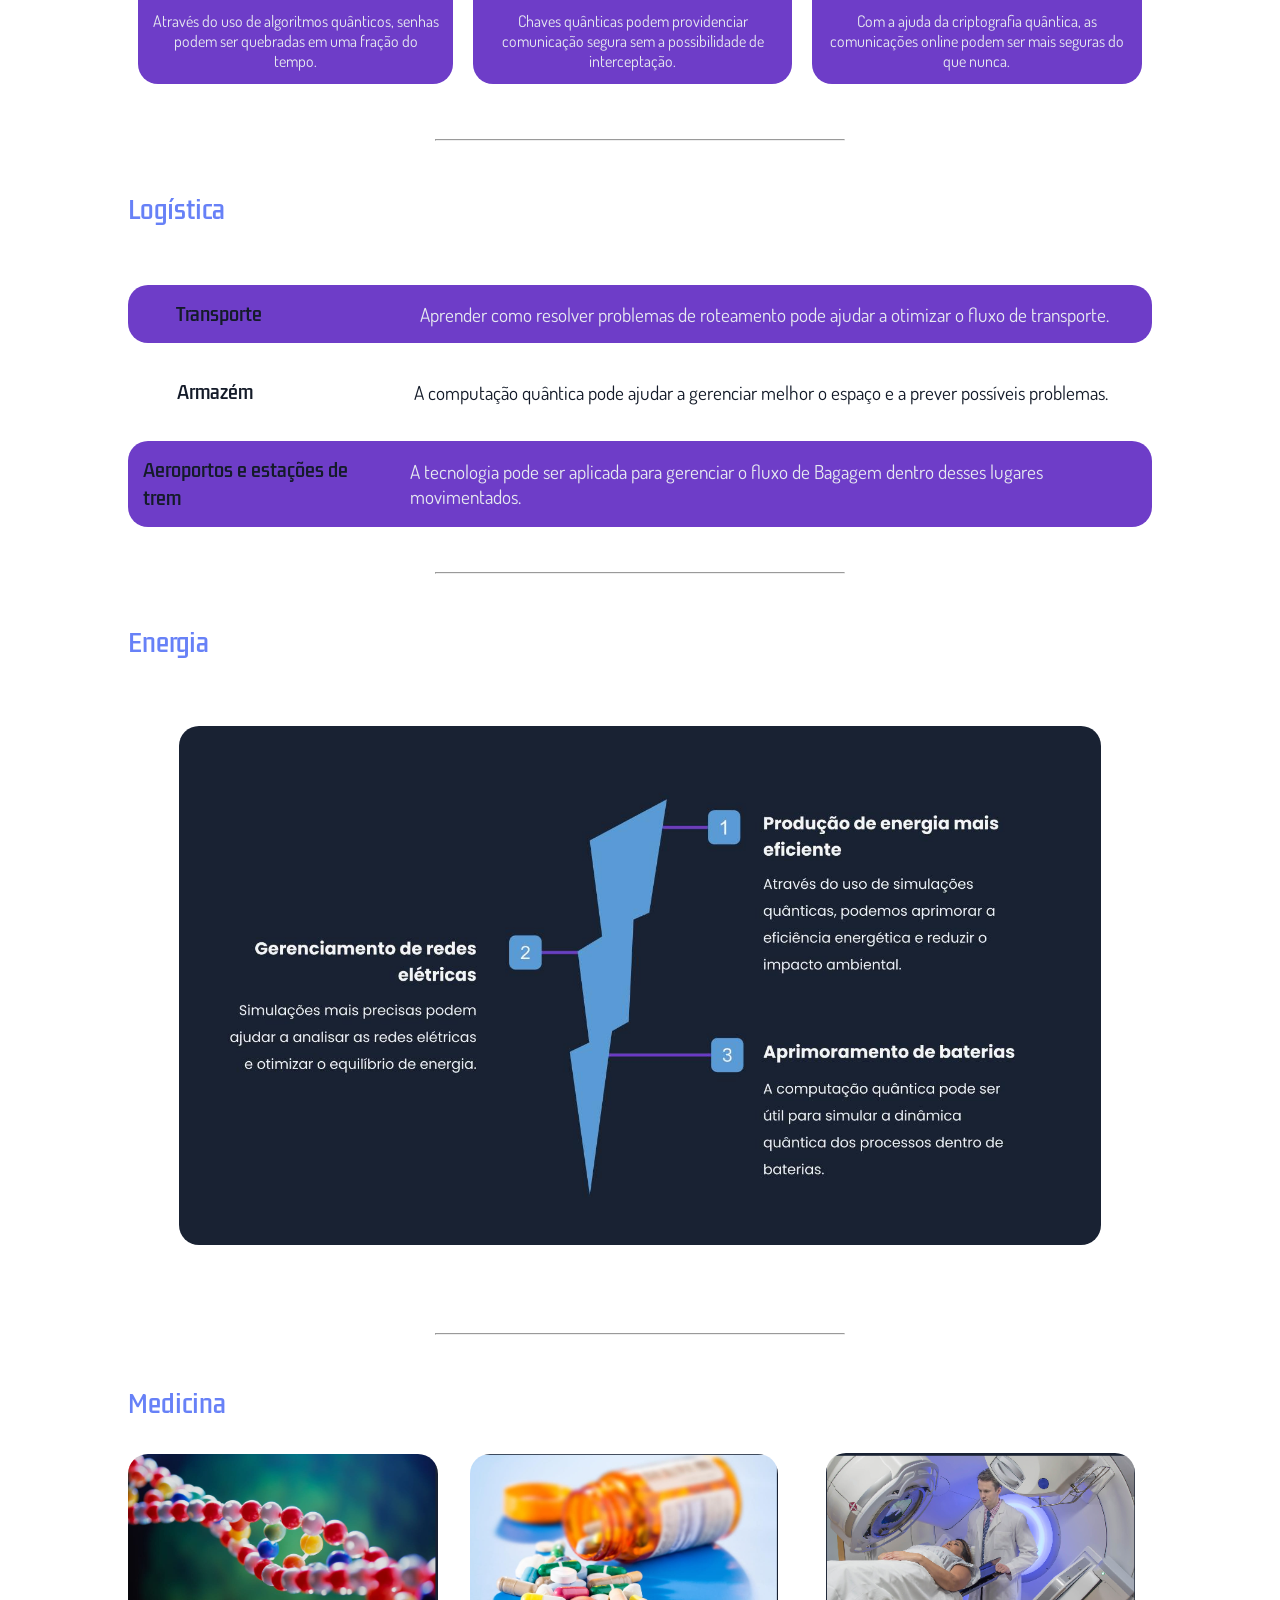
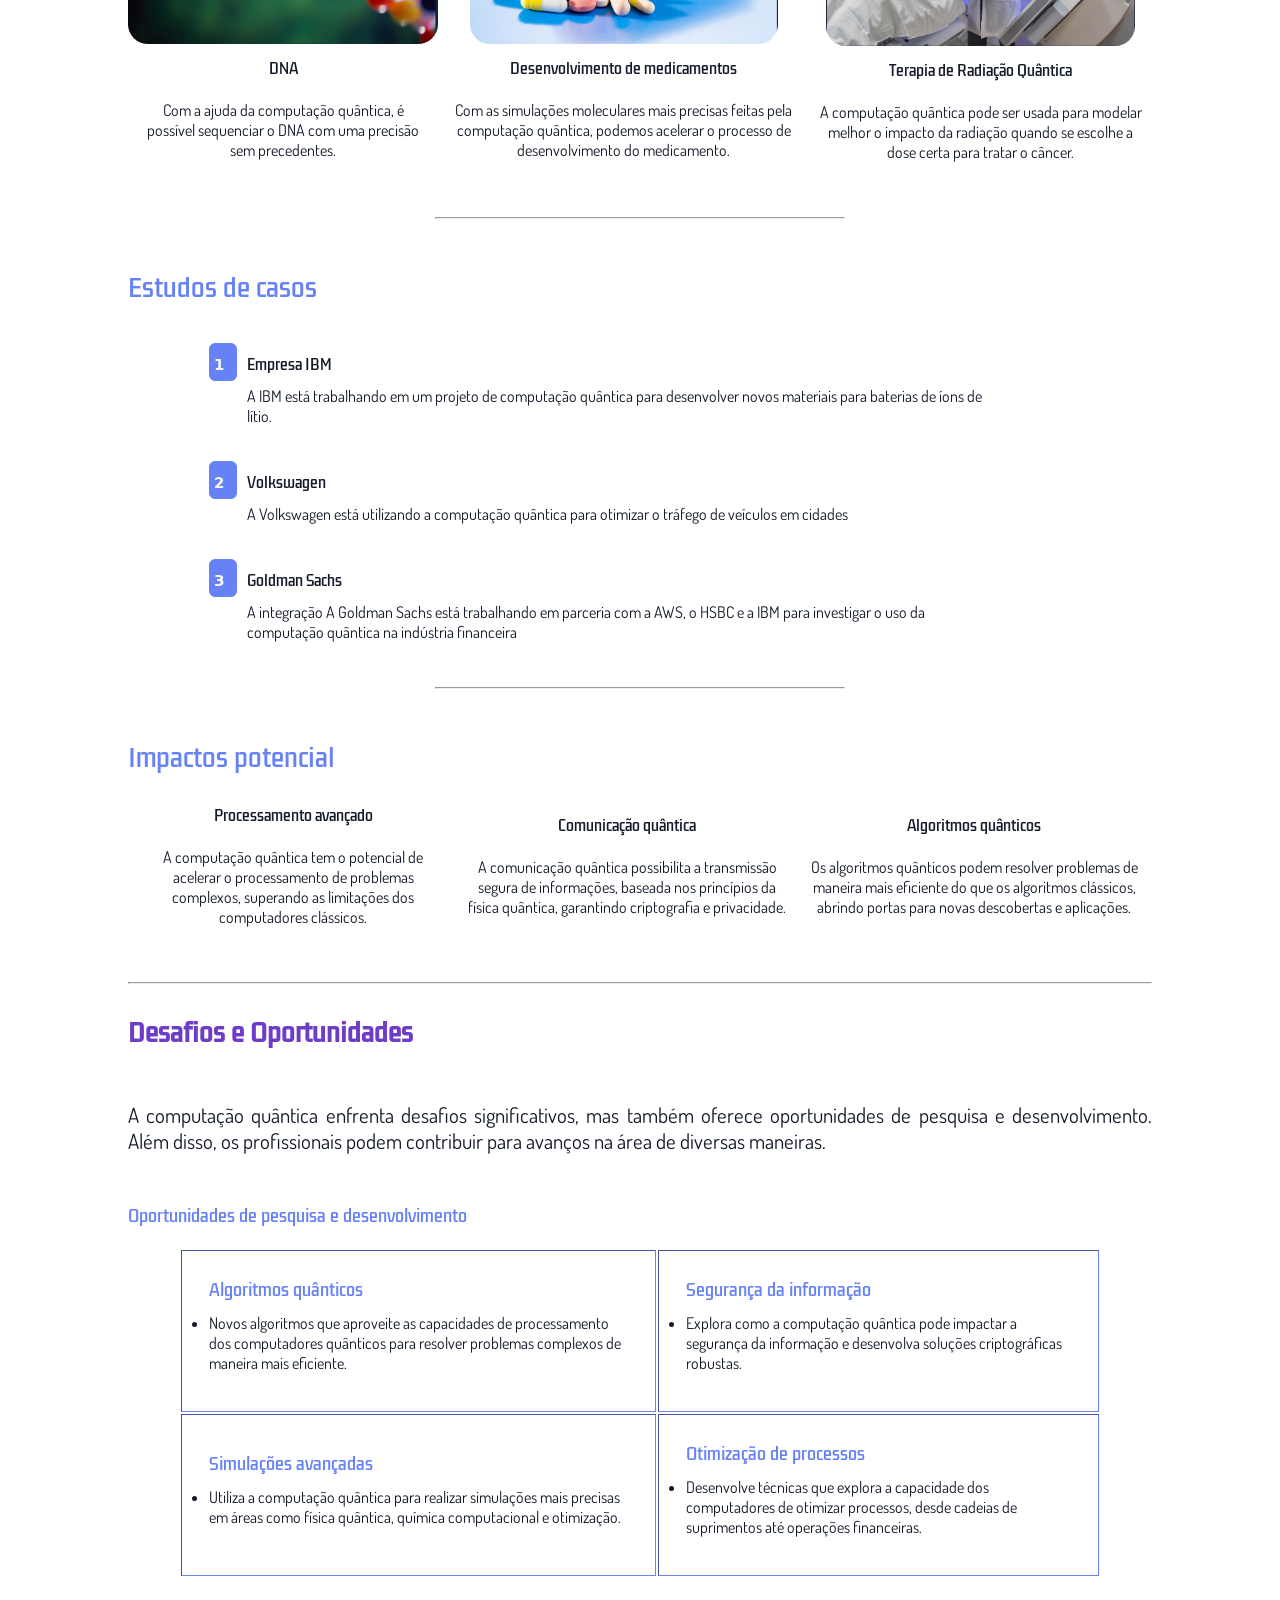
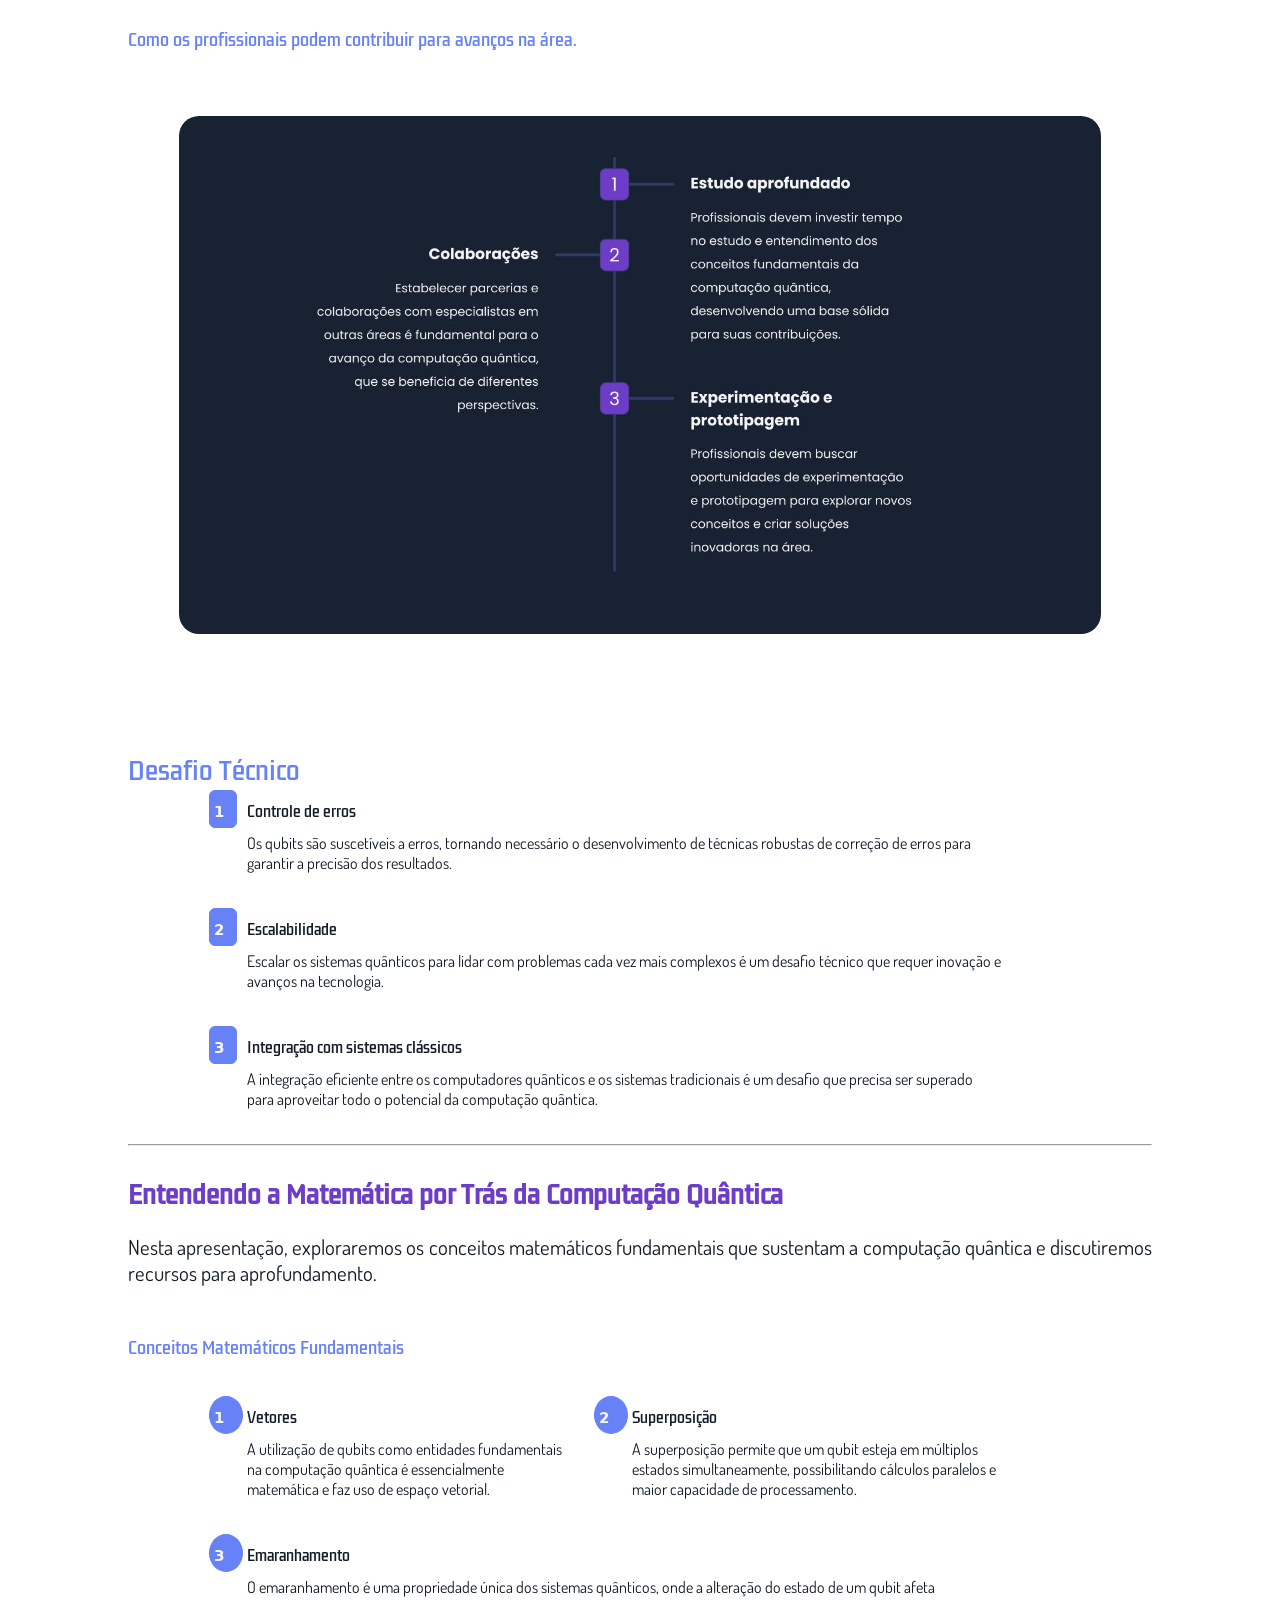
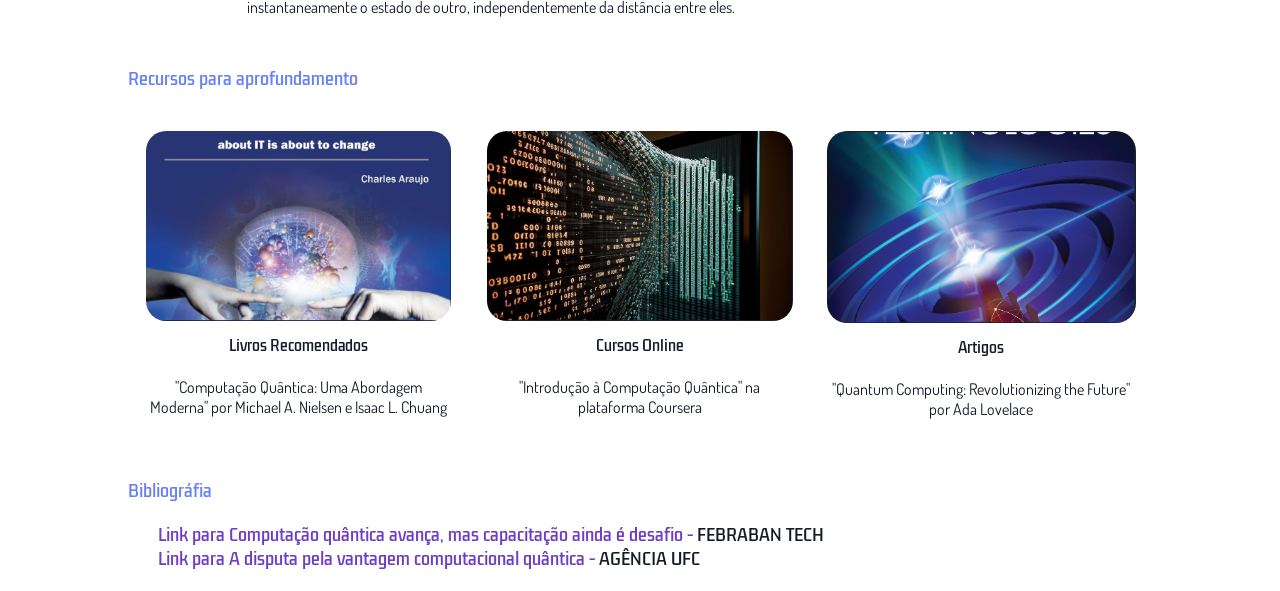
==== commit 36861ecb: "finalizado" ====
--- a/index.html
+++ b/index.html
@@ -211,56 +211,20 @@
     </div>
 
     <section id="aplicacoesPraticas" class="text-descricao">
-        <h1 class="titulo">Aplicações Práticas</h1>
+        <h1 class="titulo">Setores e indústrias que podem se beneficiar</h1>
+
         <p class="descricao">
             Está revolucionando a maneira como pensamos sobre a resolução de problemas complexos. Nesta apresentação,
             vamos explorar os setores e indústrias que podem se beneficiar, estudos de caso e exemplos reais, e o
             impacto potencial no campo da ciência da computação.
         </p>
 
-        <div class="quantica-potencial">
-            <p class="subtitulo">Computação quântica em potencial</p>
+        <div class="financas">
+            <p class="subtitulo2">Finanças</p>
             <div class="conteudo">
                 <div class="text">
                     <div class="img-destaque">
-                        <img src="" alt="" class="">
-                        <p>
-                            <span>Processamento avançado</span><br><br>
-                            A computação quântica tem o potencial de acelerar o processamento de problemas complexos,
-                            superando as limitações dos computadores clássicos.
-                        </p>
-                    </div>
-                </div>
-                <div class="text">
-                    <div class="img-destaque">
-                        <img src="" alt="" class="">
-                        <p>
-                            <span>Comunicação quântica</span><br><br>
-                            A comunicação quântica possibilita a transmissão segura de informações, baseada nos
-                            princípios da física quântica, garantindo criptografia e privacidade.
-                        </p>
-                    </div>
-                </div>
-                <div class="text">
-                    <div class="img-destaque">
-                        <img src="" alt="" class="">
-                        <p>
-                            <span>Algoritmos quânticos</span><br><br>
-                            Os algoritmos quânticos podem resolver problemas de maneira mais eficiente do que os
-                            algoritmos clássicos, abrindo portas para novas descobertas e aplicações.
-                        </p>
-                    </div>
-                </div>
-            </div>
-
-        </div>
-
-        <div class="financas">
-            <p class="subtitulo">Finanças</p>
-            <div class="conteudo">
-                <div class="text">
-                    <div class="img-destaque">
-                        <img src="" alt="" class="">
+                        <img src="Criptomoedas.png" alt="" class="img-menores-financas">
                         <p>
                             <span>Criptomoedas</span><br><br>
                             Com a criptografia quântica, as moedas digitais podem se tornar mais seguras e resistentes
@@ -270,7 +234,7 @@
                 </div>
                 <div class="text">
                     <div class="img-destaque">
-                        <img src="" alt="" class="">
+                        <img src="Investimentos.png" alt="" class="img-menores-financas">
                         <p>
                             <span>Investimentos</span><br><br>
                             Simulações complexas que tradicionalmente levariam séculos para serem feitas podem ser
@@ -281,8 +245,12 @@
             </div>
         </div>
 
+        <div class="espacamento-linha">
+            <hr class="linha2">
+        </div>
+
         <div class="criptografia">
-            <p class="subtitulo">Criptografia</p><br><br>
+            <p class="subtitulo2">Criptografia</p><br><br>
             <div class="conteudo">
                 <div class="text">
                     <p>
@@ -306,8 +274,12 @@
             </div>
         </div>
 
+        <div class="espacamento-linha">
+            <hr class="linha2">
+        </div>
+
         <div class="logistica">
-            <p class="subtitulo">Logística</p><br><br>
+            <p class="subtitulo2">Logística</p><br><br>
             <div class="conteudo">
                 <div class="text cor-roxa">
                     <span>Transporte</span><br><br>
@@ -324,21 +296,114 @@
                 <div class="text cor-roxa">
                     <span>Aeroportos e estações de trem</span><br><br>
                     <p class="">
-                        A tecnologia pode ser aplicada para gerenciar o fluxo de Bagagem dentro desses lugares movimentados.
+                        A tecnologia pode ser aplicada para gerenciar o fluxo de Bagagem dentro desses lugares
+                        movimentados.
                     </p>
                 </div>
             </div>
         </div>
- 
+
+        <div class="espacamento-linha">
+            <hr class="linha2">
+        </div>
+
+
+
+        <div class="energia">
+            <p class="subtitulo2">Energia
+            </p>
+            <div class="img-destaque">
+                <img src="energia.jpg" alt="" class="imgHome imgQuantica">
+            </div>
+        </div>
+
+        <div class="espacamento-linha">
+            <hr class="linha2">
+        </div>
+
         <div class="medicina">
-            <p class="subtitulo">Medicina</p>
+            <p class="subtitulo2">Medicina</p>
             <div class="conteudo">
                 <div class="text">
                     <div class="img-destaque">
+                        <img src="DNA.png" alt="" class="img-menores">
+                        <p>
+                            <span>DNA</span><br><br>
+                            Com a ajuda da computação quântica, é possível sequenciar o DNA com uma precisão sem
+                            precedentes.
+                        </p>
+                    </div>
+                </div>
+                <div class="text">
+                    <div class="img-destaque">
+                        <img src="Desenvolvimento de medicamentos.png" alt="" class="img-menores">
+                        <p>
+                            <span>Desenvolvimento de medicamentos</span><br><br>
+                            Com as simulações moleculares mais precisas feitas pela computação quântica, podemos
+                            acelerar o processo de desenvolvimento do medicamento.
+                        </p>
+                    </div>
+                </div>
+                <div class="text">
+                    <div class="img-destaque">
+                        <img src="Terapia de Radiação Quântica.png" alt="" class="img-menores">
+                        <p>
+                            <span>Terapia de Radiação Quântica</span><br><br>
+                            A computação quântica pode ser usada para modelar melhor o impacto da radiação quando se
+                            escolhe a dose certa para tratar o câncer.
+                        </p>
+                    </div>
+                </div>
+            </div>
+
+        </div>
+
+        <div class="espacamento-linha">
+            <hr class="linha2">
+        </div>
+
+        <div id="estudos">
+            <p class="subtitulo2">Estudos de casos</p><br><br>
+            <div class="estudos-casos">
+                <ol>
+                    <li class="um">
+                        <p class="text-desafio">Empresa IBM</p>
+                        <p class="descricao-desafio">
+                            A IBM está trabalhando em um projeto de computação quântica para desenvolver novos materiais
+                            para baterias de íons de lítio.
+                        </p>
+                    </li>
+                    <li class="dois">
+                        <p class="text-desafio">Volkswagen</p>
+                        <p class="descricao-desafio">
+                            A Volkswagen está utilizando a computação quântica para otimizar o tráfego de veículos em
+                            cidades
+                        </p>
+                    </li>
+                    <li class="tres">
+                        <p class="text-desafio">Goldman Sachs</p>
+                        <p class="descricao-desafio">A integração A Goldman Sachs está trabalhando em parceria com a
+                            AWS, o HSBC e a IBM para investigar o uso da computação quântica na indústria financeira
+                        </p>
+                    </li>
+                </ol>
+            </div>
+        </div>
+
+        <div class="espacamento-linha">
+            <hr class="linha2">
+        </div>
+
+        <div class="quantica-potencial">
+            <p class="subtitulo2">Impactos potencial</p>
+            <div class="conteudo">
+                <div class="text">
+                    <div class="img-destaque">
                         <img src="" alt="" class="">
                         <p>
-                            <span>DNA</span><br><br>
-                            Com a ajuda da computação quântica, é possível sequenciar o DNA com uma precisão sem precedentes.
+                            <span>Processamento avançado</span><br><br>
+                            A computação quântica tem o potencial de acelerar o processamento de problemas complexos,
+                            superando as limitações dos computadores clássicos.
                         </p>
                     </div>
                 </div>
@@ -346,8 +411,9 @@
                     <div class="img-destaque">
                         <img src="" alt="" class="">
                         <p>
-                            <span>Desenvolvimento de medicamentos</span><br><br>
-                            Com as simulações moleculares mais precisas feitas pela computação quântica, podemos acelerar o processo de desenvolvimento do medicamento.
+                            <span>Comunicação quântica</span><br><br>
+                            A comunicação quântica possibilita a transmissão segura de informações, baseada nos
+                            princípios da física quântica, garantindo criptografia e privacidade.
                         </p>
                     </div>
                 </div>
@@ -355,16 +421,17 @@
                     <div class="img-destaque">
                         <img src="" alt="" class="">
                         <p>
-                            <span>Terapia de Radiação Quântica</span><br><br>
-                            A computação quântica pode ser usada para modelar melhor o impacto da radiação quando se escolhe a dose certa para tratar o câncer.
-                        </p>
-                    </div>
-                </div>
-            </div>
-
-        </div>
-
-        
+                            <span>Algoritmos quânticos</span><br><br>
+                            Os algoritmos quânticos podem resolver problemas de maneira mais eficiente do que os
+                            algoritmos clássicos, abrindo portas para novas descobertas e aplicações.
+                        </p>
+                    </div>
+                </div>
+            </div>
+
+        </div>
+
+
     </section>
 
     <div class="espacamento-linha">
@@ -373,30 +440,95 @@
 
     <section id="desafiosOportunidades" class="text-descricao">
         <h1 class="titulo titulo-desafio">Desafios e Oportunidades</h1>
-        <div class="desafio">
-            <ol>
-                <li class="um">
-                    <p class="text-desafio">Controle de erros</p>
-                    <p class="descricao-desafio">
-                        Os qubits são suscetíveis a erros, tornando necessário o desenvolvimento de técnicas robustas de
-                        correção de erros para garantir a precisão dos resultados.
-                    </p>
-                </li>
-                <li class="dois">
-                    <p class="text-desafio">Escalabilidade</p>
-                    <p class="descricao-desafio">
-                        Escalar os sistemas quânticos para lidar com problemas cada vez mais complexos é um desafio
-                        técnico que requer inovação e avanços na tecnologia.
-                    </p>
-                </li>
-                <li class="tres">
-                    <p class="text-desafio">Integração com sistemas clássicos</p>
-                    <p class="descricao-desafio">A integração eficiente entre os computadores quânticos e os sistemas
-                        tradicionais é um desafio que precisa ser superado para aproveitar todo o potencial da
-                        computação quântica.</p>
-                </li>
-            </ol>
-        </div>
+        <p class="descricao">
+            A computação quântica enfrenta desafios significativos, mas também oferece oportunidades de pesquisa e
+            desenvolvimento. Além disso, os profissionais podem contribuir para avanços na área de diversas maneiras.
+        </p>
+
+        <div class="oportunidades-desenvolvimento">
+            <p class="subtitulo">Oportunidades de pesquisa e desenvolvimento</p>
+            <table border="1">
+                <tr>
+                    <td>
+                        <p>Algoritmos quânticos</p>
+                        <ul>
+                            <li>
+                                Novos algoritmos que aproveite as capacidades de processamento dos computadores
+                                quânticos para resolver problemas complexos de maneira mais eficiente.
+                            </li>
+                        </ul>
+                    </td>
+                    <td>
+                        <p>Segurança da informação</p>
+                        <ul>
+                            <li>
+                                Explora como a computação quântica pode impactar a segurança da informação e desenvolva
+                                soluções criptográficas robustas.
+                            </li>
+                        </ul>
+                    </td>
+                </tr>
+                <tr>
+                    <td>
+                        <p>Simulações avançadas</p>
+                        <ul>
+                            <li>
+                                Utiliza a computação quântica para realizar simulações mais precisas em áreas como
+                                física quântica, química computacional e otimização.
+                            </li>
+                        </ul>
+                    </td>
+                    <td>
+                        <p>Otimização de processos</p>
+                        <ul>
+                            <li>
+                                Desenvolve técnicas que explora a capacidade dos computadores de otimizar processos,
+                                desde cadeias de suprimentos até operações financeiras.
+                            </li>
+                        </ul>
+                    </td>
+                </tr>
+            </table>
+        </div>
+
+        <div class="profissionais">
+            <p class="subtitulo">Como os profissionais podem contribuir para avanços na área.
+            </p>
+            <div class="energia img-destaque">
+                <img src="profissionais.jpg" alt="" class="imgHome imgQuantica">
+            </div>
+        </div>
+
+        <div class="conteudo-desafio">
+            <p class="subtitulo2">Desafio Técnico</p>
+            <div class="desafio">
+                <ol>
+                    <li class="um">
+                        <p class="text-desafio">Controle de erros</p>
+                        <p class="descricao-desafio">
+                            Os qubits são suscetíveis a erros, tornando necessário o desenvolvimento de técnicas
+                            robustas de
+                            correção de erros para garantir a precisão dos resultados.
+                        </p>
+                    </li>
+                    <li class="dois">
+                        <p class="text-desafio">Escalabilidade</p>
+                        <p class="descricao-desafio">
+                            Escalar os sistemas quânticos para lidar com problemas cada vez mais complexos é um desafio
+                            técnico que requer inovação e avanços na tecnologia.
+                        </p>
+                    </li>
+                    <li class="tres">
+                        <p class="text-desafio">Integração com sistemas clássicos</p>
+                        <p class="descricao-desafio">A integração eficiente entre os computadores quânticos e os
+                            sistemas
+                            tradicionais é um desafio que precisa ser superado para aproveitar todo o potencial da
+                            computação quântica.</p>
+                    </li>
+                </ol>
+            </div>
+        </div>
+
     </section>
 
     <div class="espacamento-linha">
@@ -406,21 +538,94 @@
     <section id="matematica" class="text-descricao">
         <h1 class="titulo">Entendendo a Matemática por Trás da Computação Quântica</h1>
         <p class="descricao">
-            A computação quântica é um campo interdisciplinar que envolve matemática computacional, física quântica e
-            ciência da computação. Ela se baseia em princípios da mecânica quântica para processar e armazenar
-            informações de maneira revolucionária. Alguns aspectos matemáticos fundamentais por trás da computação
-            quântica incluem:
+            Nesta apresentação, exploraremos os conceitos matemáticos fundamentais que sustentam a computação quântica e
+            discutiremos recursos para aprofundamento.
         </p>
 
-        <div class="img-destaque">
-            <img src="" alt="" class="imgHome">
-        </div>
+        <div id="matematica">
+            <p class="subtitulo">Conceitos Matemáticos Fundamentais</p><br><br>
+            <div class="matematica">
+                <ol>
+                    <div class="matematica-includes">
+                        <li class="um">
+                            <p class="text-desafio">Vetores</p>
+                            <p class="descricao-desafio">
+                                A utilização de qubits como entidades fundamentais na computação quântica é
+                                essencialmente matemática e faz uso de espaço vetorial.
+                            </p>
+                        </li>
+                        <li class="dois">
+                            <p class="text-desafio">Superposição</p>
+                            <p class="descricao-desafio">
+                                A superposição permite que um qubit esteja em múltiplos estados simultaneamente,
+                                possibilitando cálculos paralelos e maior capacidade de processamento.
+                            </p>
+                        </li>
+                    </div>
+                    <li class="tres">
+                        <p class="text-desafio">Emaranhamento</p>
+                        <p class="descricao-desafio">O emaranhamento é uma propriedade única dos sistemas quânticos,
+                            onde a alteração do estado de um qubit afeta instantaneamente o estado de outro,
+                            independentemente da distância entre eles.
+                        </p>
+                    </li>
+                </ol>
+            </div>
+        </div>
+
+        <div class="recursos">
+            <p class="subtitulo">Recursos para aprofundamento</p>
+            <div class="conteudo">
+                <div class="text">
+                    <div class="img-destaque">
+                        <img src="Livros Recomendados.png" alt="" class="img-menores">
+                        <p>
+                            <span>Livros Recomendados</span><br><br>
+                            "Computação Quântica: Uma Abordagem Moderna" por Michael A. Nielsen e Isaac L. Chuang
+                        </p>
+                    </div>
+                </div>
+                <div class="text">
+                    <div class="img-destaque">
+                        <img src="Cursos Online.png" alt="" class="img-menores">
+                        <p>
+                            <span>Cursos Online</span><br><br>
+                            "Introdução à Computação Quântica" na plataforma Coursera
+                        </p>
+                    </div>
+                </div>
+                <div class="text">
+                    <div class="img-destaque">
+                        <img src="Artigos.png" alt="" class="img-menores">
+                        <p>
+                            <span>Artigos</span><br><br>
+                            "Quantum Computing: Revolutionizing the Future" por Ada Lovelace
+                        </p>
+                    </div>
+                </div>
+            </div>
+        </div>
+
+        <div class="bibliografia">
+            <p class="subtitulo">Bibliográfia</p>
+            <div class="conteudo">
+                <div>
+                    <a
+                    href="https://febrabantech.febraban.org.br/temas/inovacao/computacao-quantica-avanca-mas-capacitacao-ainda-e-desafio">Link
+                    para Computação quântica avança, mas capacitação ainda é desafio -   <span>FEBRABAN TECH</span>
+                </a>
+                </div>
+                <div>
+                    <a href="https://agencia.ufc.br/a-disputa-pela-vantagem-computacional-quantica/">Link para A disputa
+                        pela vantagem computacional quântica - 
+                        <span>AGÊNCIA UFC</span>
+                    </a>
+                </div>
+            </div>
+        </div>
+
     </section>
 
-    <div class="espacamento-linha">
-        <hr class="linha">
-    </div>
-
 </body>
 
 </html>
--- a/style.css
+++ b/style.css
@@ -85,6 +85,13 @@
   width: 80%;
 }
 
+.linha2 {
+  margin: 0 auto;
+  color: var(--color-roxo);
+  width: 40%;
+}
+
+
 * {
   padding: 0;
   margin: 0;
@@ -115,6 +122,13 @@
   color: var(--color-azul-bebe)
 }
 
+.subtitulo2 {
+  margin-top: 50px;
+  font-weight: 200;
+  font: 1.5rem 'Kdam Thmor Pro';
+  color: var(--color-azul-bebe)
+}
+
 .text-descricao {
   margin: 0 auto;
   width: 80%;
@@ -147,8 +161,6 @@
 #vantagens-desvantagens .texto-vd .espaco-vd {
   border: 8px solid var(--color-roxo);
   border-style: dotted;
-  width: 250px;
-  height: 220px;
   border-radius: 20px;
   margin: 20px;
   padding: 13px;
@@ -160,7 +172,15 @@
   font: 400 1rem 'Dosis';
 }
 
-/* como Ingressar */
+/* como Ingressar  e oportunidades-desenvolvimento*/
+.oportunidades-desenvolvimento {
+  margin: 40px 0;
+}
+
+.oportunidades-desenvolvimento .subtitulo {
+  margin-bottom: 20px;
+}
+
 .comoIngressar {
   margin-bottom: 20px;
 }
@@ -197,38 +217,57 @@
 
 /* Aplicações Práticas */
 
-/* Desafios e Oportunidades */
+/* Desafios Oportunidades, Estudos de casos e matematica*/
+#estudos {
+  margin-bottom: 45px;
+}
+
 .titulo-desafio {
   margin-bottom: 30px;
 }
 
-.desafio {
+.conteudo-desafio .subtitulo {
+  margin-bottom: 40px;
+}
+
+.desafio,
+.estudos-casos,
+.matematica {
   margin: 0 auto;
   width: 80%;
 }
 
-.desafio ol {
+.desafio ol,
+.estudos-casos ol,
+.matematica ol {
   list-style: none;
 }
 
-.desafio ol li {
+.desafio ol li,
+.estudos-casos ol li,
+.matematica ol li {
   margin-right: 30px;
 }
 
-.desafio ol li .text-desafio {
+.desafio ol li .text-desafio,
+.estudos-casos ol li .text-desafio,
+.matematica ol li .text-desafio {
   margin: -27px 0 0 17px;
   font-weight: bold;
   font: 14px 'Kdam Thmor Pro';
   color: var(--color-azul-escuro-principal)
 }
 
-.desafio ol li .descricao-desafio {
+.desafio ol li .descricao-desafio,
+.estudos-casos ol li .descricao-desafio,
+.matematica ol li .descricao-desafio {
   margin: 10px 17px 35px;
   font: 1rem 'Dosis';
   color: var(--color-azul-escuro-principal)
 }
 
-.desafio ol li::before {
+.desafio ol li::before,
+.estudos-casos ol li::before {
   background-color: var(--color-azul-bebe);
   color: var(--color-claro);
   display: inline-block;
@@ -242,44 +281,107 @@
   width: 18px;
 }
 
-.desafio ol .um::before {
+.matematica .matematica-includes {
+  display: flex;
+}
+
+.matematica ol li::before {
+  background-color: var(--color-azul-bebe);
+  color: var(--color-claro);
+  display: inline-block;
+  width: 1em;
+  margin-left: -0.9em;
+  font-weight: bold;
+  font-size: 1.5rem;
+  border: 1px solid var(--color-azul-bebe);
+  padding: 4px;
+  border-radius: 50%;
+}
+
+.desafio ol .um::before,
+.estudos-casos ol .um::before,
+.matematica ol .um::before {
   content: "\2081";
 }
 
-.desafio ol .dois::before {
+.desafio ol .dois::before,
+.estudos-casos ol .dois::before,
+.matematica ol .dois::before {
   content: "\2082";
 }
 
-.desafio ol .tres::before {
+.desafio ol .tres::before,
+.estudos-casos ol .tres::before,
+.matematica ol .tres::before {
   content: "\2083";
 }
 
 /* quantica-potencial , Finanças e medicina*/
-.financas .conteudo, .quantica-potencial .conteudo, .medicina .conteudo{
-  display: flex;
-}
-
-.financas .text, .quantica-potencial .text, .medicina .text  {
-  margin: 0 auto;
-}
-
-.quantica-potencial .text span, .financas .text span, .medicina .text span {
+.financas .subtitulo2,
+.medicina .subtitulo2 {
+  margin-bottom: 30px;
+}
+
+.financas .conteudo,
+.quantica-potencial .conteudo,
+.medicina .conteudo {
+  display: flex;
+  align-items: center;
+  margin-bottom: 45px;
+}
+
+.recursos .conteudo {
+  display: flex;
+  margin-top: 40px;
+  margin-bottom: 45px;
+}
+
+.financas .text,
+.quantica-potencial .text,
+.medicina .text,
+.recursos .text {
+  margin: 0 auto;
+}
+
+.quantica-potencial .text span,
+.financas .text span,
+.medicina .text span,
+.recursos .text span {
   font-weight: bold;
   font: 14px 'Kdam Thmor Pro';
   color: var(--color-azul-escuro-principal)
 }
 
-.quantica-potencial .text p, .financas .text p, .medicina .text p {
+.quantica-potencial .text p,
+.financas .text p,
+.medicina .text p,
+.recursos .text p {
   font: 1rem 'Dosis';
   padding: 10px;
   color: var(--color-azul-escuro-principal)
 }
 
+.financas .text p {
+  width: 29rem;
+}
+
+.recursos .text p {
+  width: 20rem;
+}
+
 /* Criptografia */
+.criptografia {
+  margin-bottom: 45px;
+}
+
+.criptografia .conteudo {
+  display: flex;
+}
+
 .criptografia .text {
   background-color: var(--color-roxo);
   border-radius: 20px;
-  margin-top: 20px;
+  margin: 10px;
   text-align: center;
 }
 
@@ -291,11 +393,15 @@
 
 .criptografia .text p {
   font: 1rem 'Dosis';
-  padding: 10px;
+  padding: 13px;
   color: var(--color-azul-claro)
 }
 
 /* Logística */
+.logistica {
+  margin-bottom: 45px;
+}
+
 .logistica .text {
   margin-top: 20px;
   display: flex;
@@ -323,17 +429,52 @@
   color: var(--color-azul-claro)
 }
 
- .logistica .sem-roxo p {
+.logistica .sem-roxo p {
   font: 1.2rem 'Dosis';
   padding: 10px;
   color: var(--color-azul-escuro-principal)
-
-} 
+}
+
+.borda {
+  font-size: 90px;
+  color: var(--color-roxo);
+  margin-top: -28px;
+  text-align: center;
+}
+
+.img-menores {
+  border-radius: 20px;
+}
+
+.img-menores-financas {
+  border-radius: 20px;
+  width: 70%;
+}
+
+.bibliografia .conteudo {
+  margin: 20px;
+}
+
+.bibliografia .conteudo a {
+  text-decoration: none;
+  font-weight: bold;
+  font: 1rem 'Kdam Thmor Pro';
+  padding: 10px;
+  color: var(--color-roxo)
+}
+
+.bibliografia .conteudo a span {
+  color: var(--color-azul-escuro-principal)
+}
+
+.bibliografia .conteudo {
+  margin-top: 20px;
+
+}
 
 
 @media (min-width: 100px) and (max-width: 400px) {
   #vantagens-desvantagens .texto-vd .espaco-vd {
-    width: 250px;
     margin-left: 10px;
   }
 
@@ -350,11 +491,30 @@
   .imgHome {
     width: 90%;
   }
+
+
+  .recursos .conteudo,
+  .medicina .conteudo,
+  .financas .conteudo,
+  .quantica-potencial .conteudo,
+  .criptografia .conteudo {
+    display: block;
+  }
+
+  .recursos .text p {
+    margin-bottom: 20px;
+    width: 100%;
+  }
+
+  .medicina .text p,
+  .financas .text p {
+    margin-bottom: 20px;
+    width: 100%;
+  }
 }
 
 @media (min-width: 401px) and (max-width: 1070px) {
   #vantagens-desvantagens .texto-vd .espaco-vd {
-    width: 260px;
     margin-left: 10px;
   }
 
@@ -370,6 +530,25 @@
   .imgHome {
     width: 90%;
   }
+
+  .recursos .conteudo,
+  .medicina .conteudo,
+  .financas .conteudo,
+  .quantica-potencial .conteudo,
+  .criptografia .conteudo {
+    display: block;
+  }
+
+  .recursos .text p {
+    margin-bottom: 20px;
+    width: 100%;
+  }
+
+  .medicina .text p,
+  .financas .text p {
+    margin-bottom: 20px;
+    width: 100%;
+  }
 }
 
 
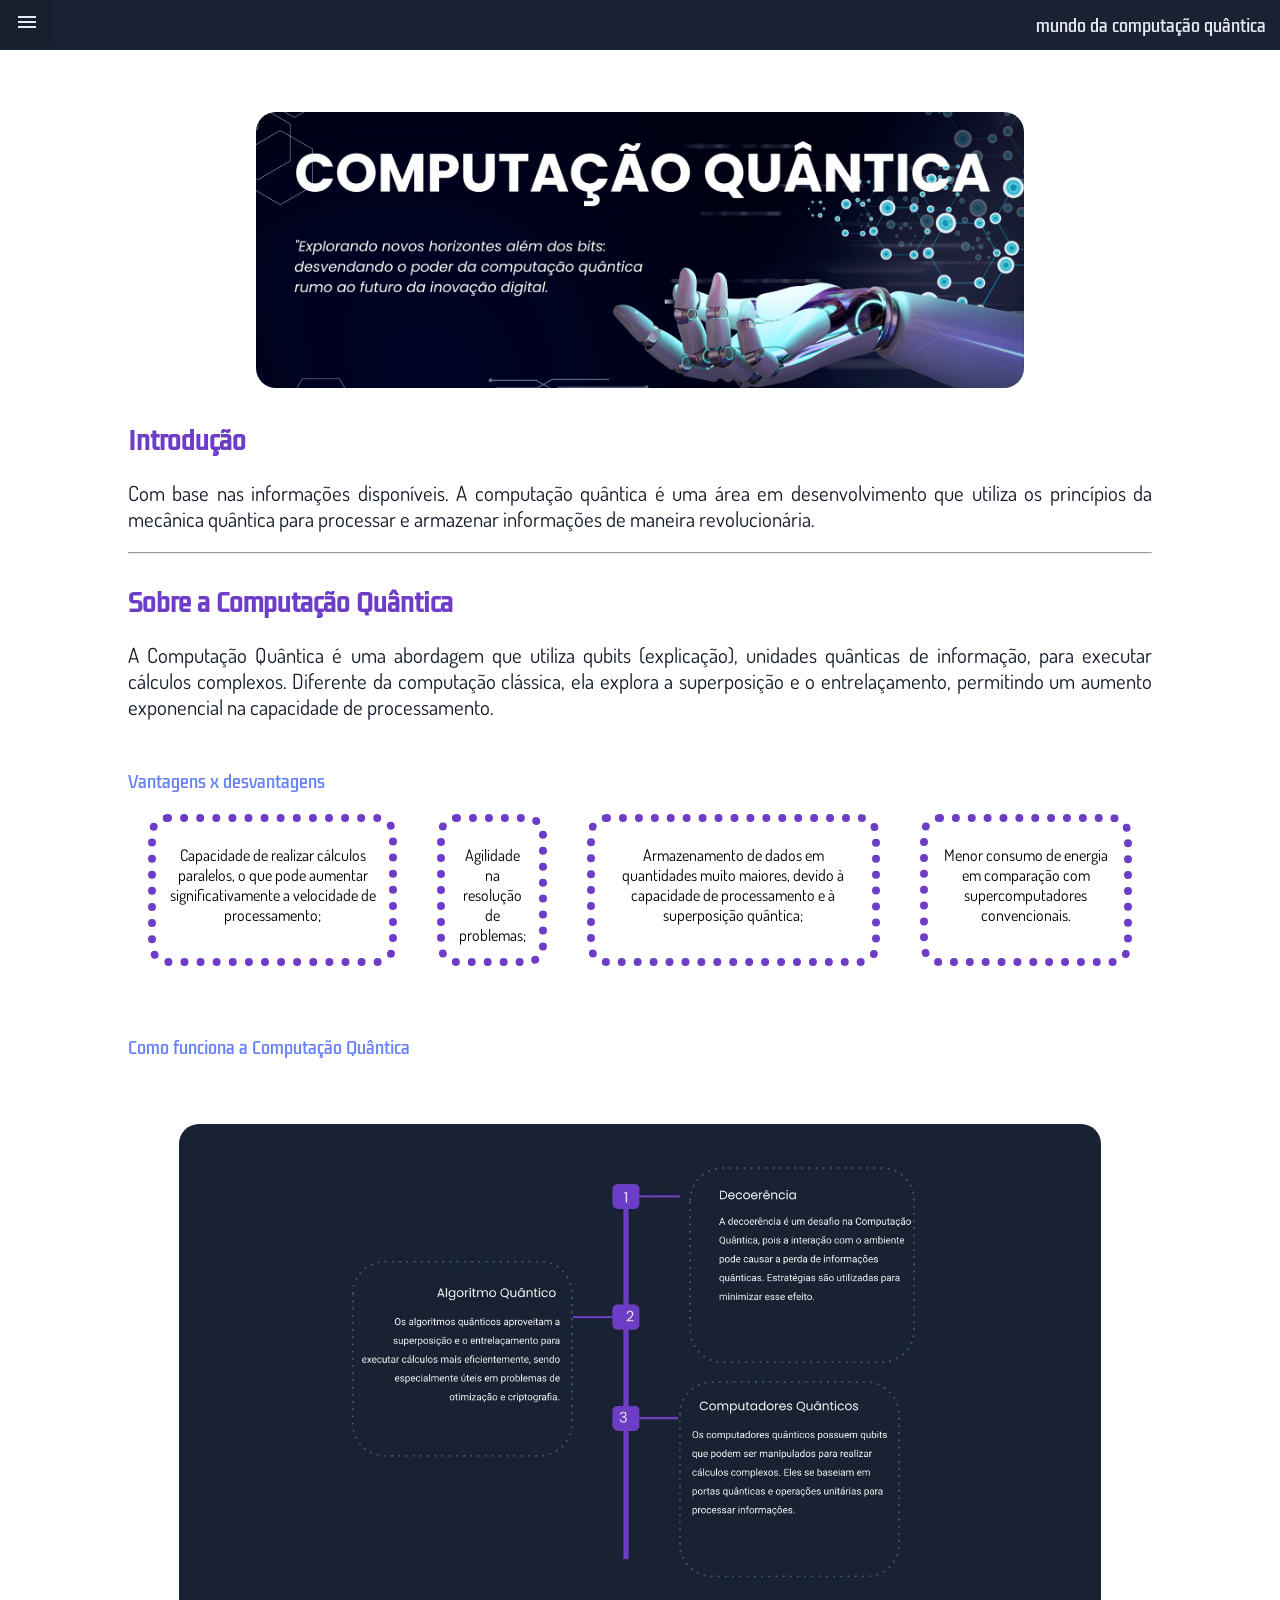
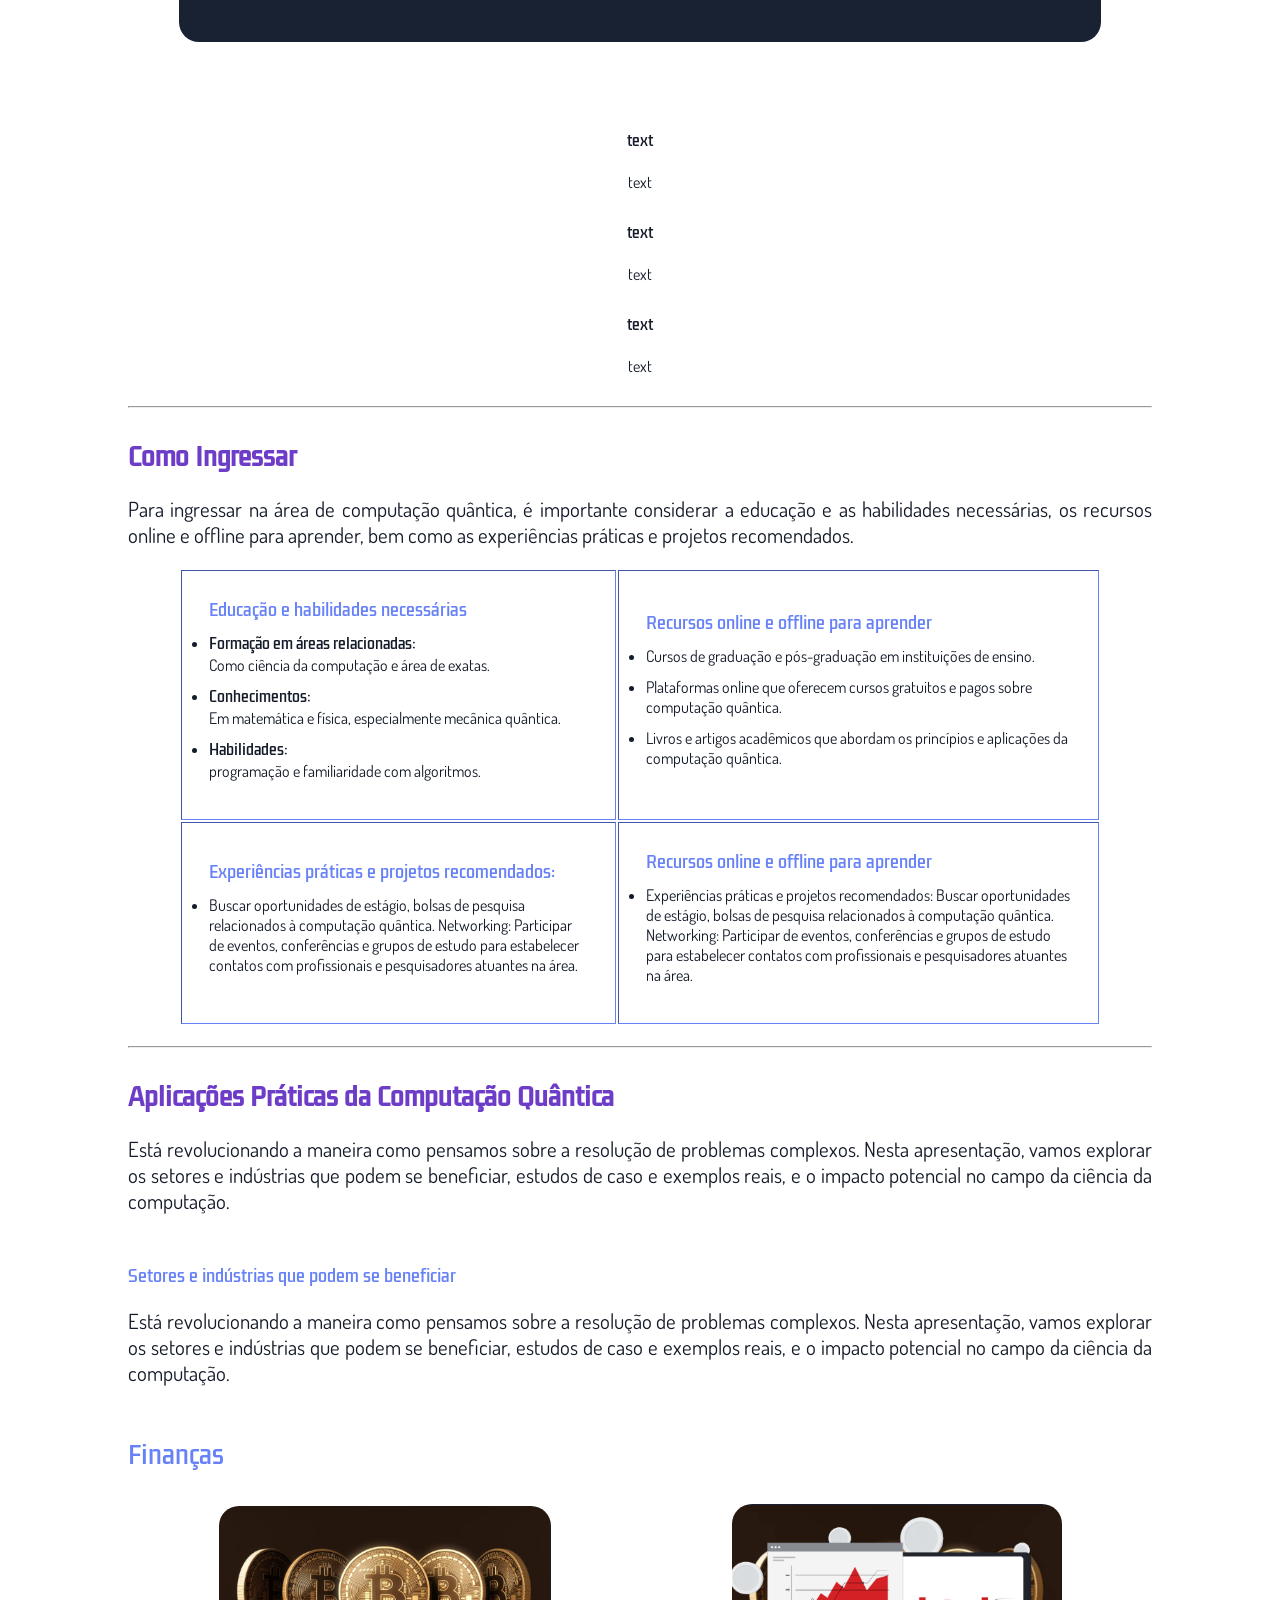
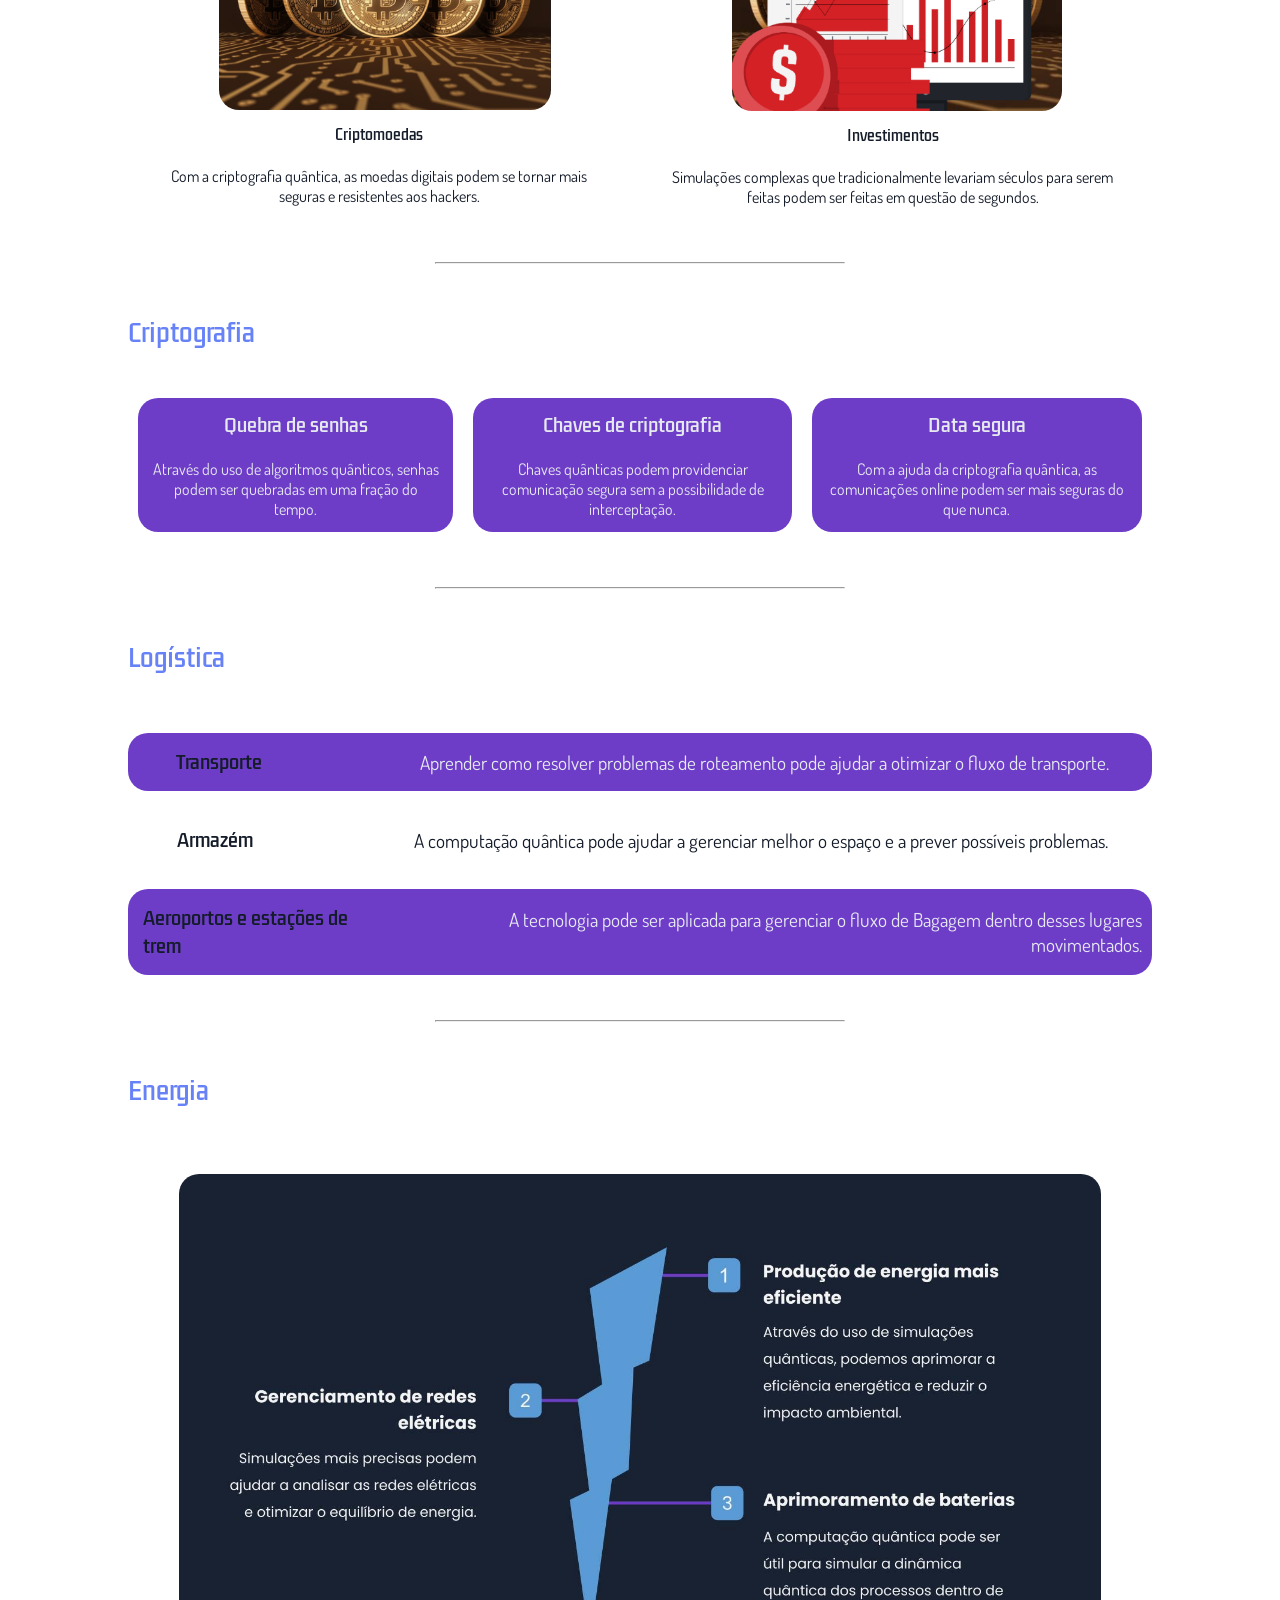
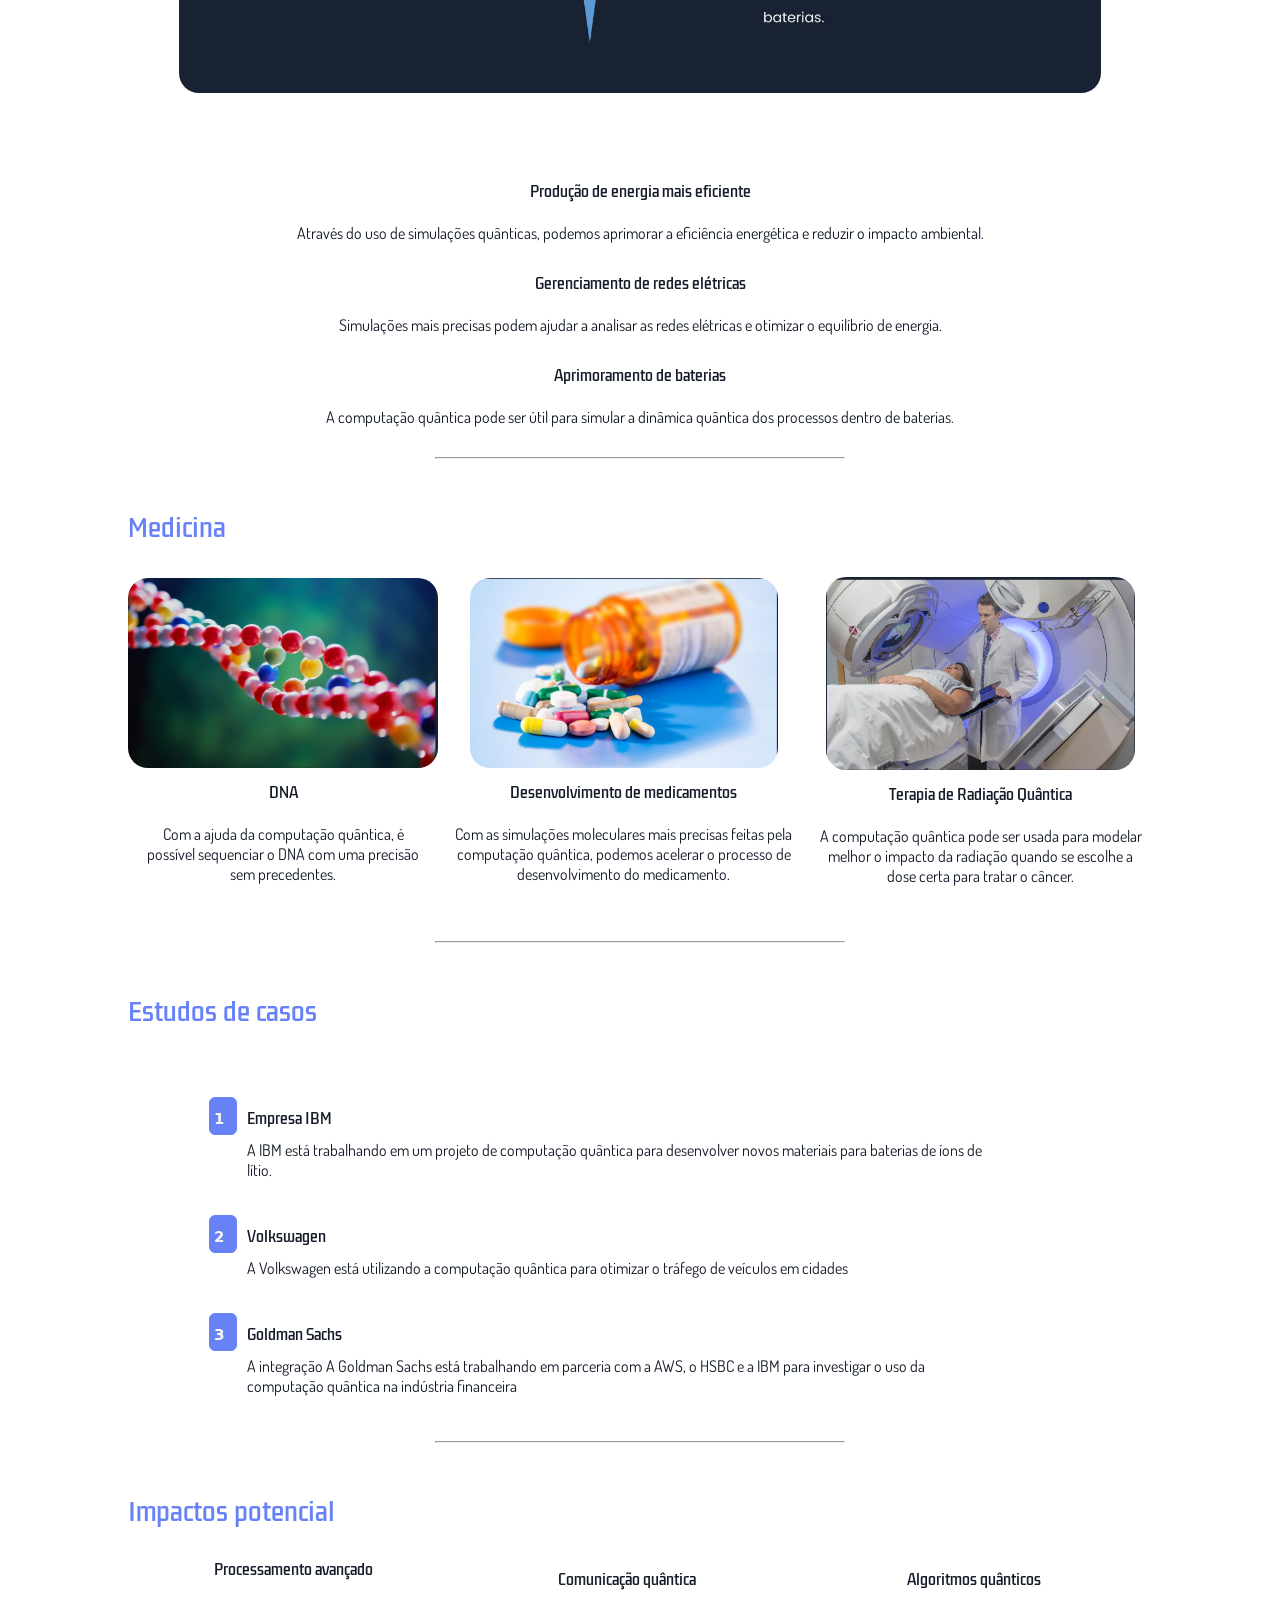
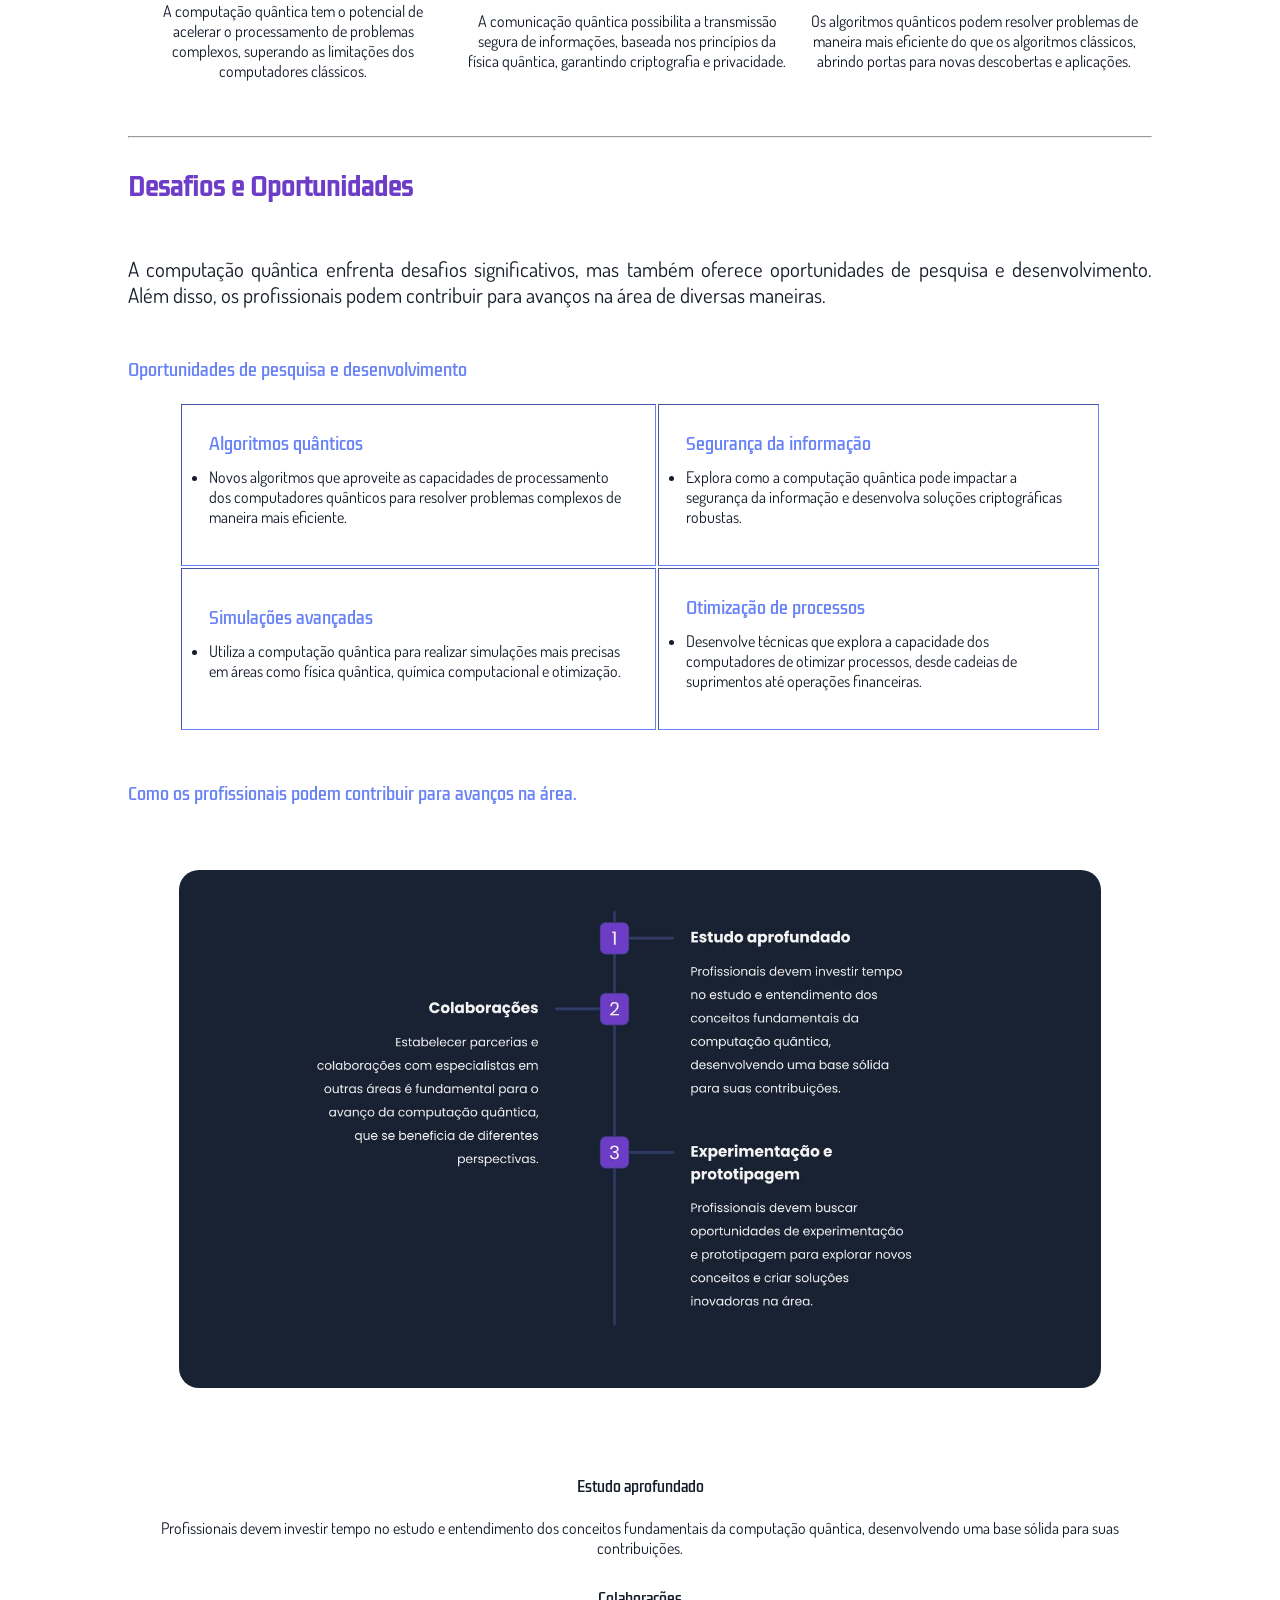
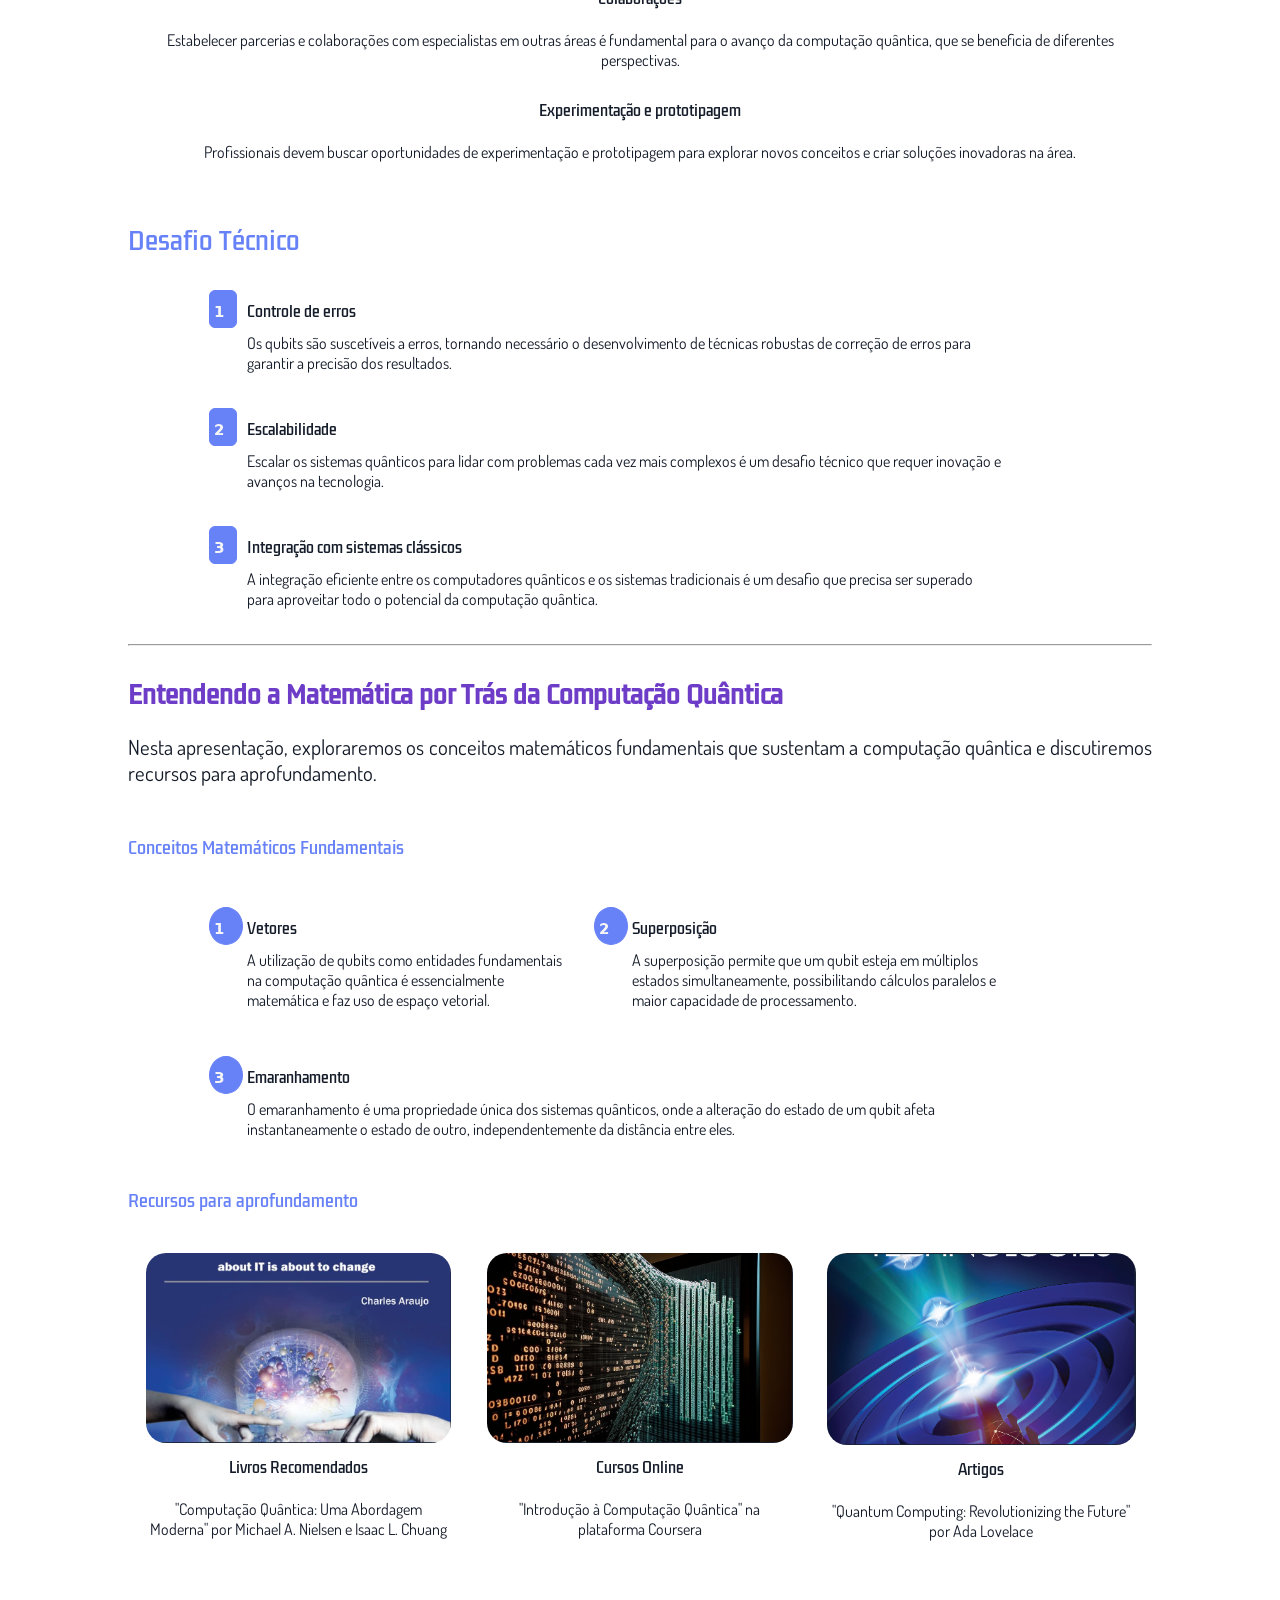
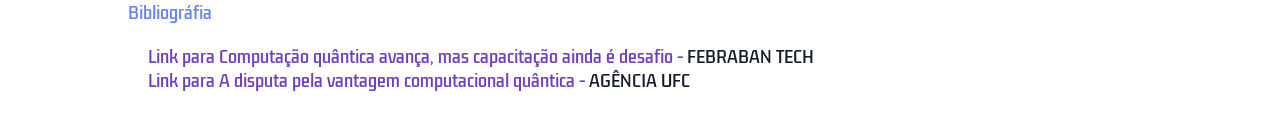
==== commit 99d45fc6: "inclusao de tratamento responsivo" ====
--- a/index.html
+++ b/index.html
@@ -123,7 +123,34 @@
         <h4 class="subtitulo ">Como funciona a Computação Quântica</h4>
 
         <div class="img-destaque">
-            <img src="como-funciona-quantica.jpg" alt="" class="imgHome imgQuantica">
+            <img src="como-funciona-quantica.jpg" alt="" class="imgQuantica">
+        </div>
+
+        <div class="conteudo">
+            <div class="text">
+                <div class="">
+                    <p>
+                        <span>text</span><br><br>
+                        text
+                    </p>
+                </div>
+            </div>
+            <div class="text">
+                <div class="">
+                    <p>
+                        <span>text</span><br><br>
+                        text
+                    </p>
+                </div>
+            </div>
+            <div class="text">
+                <div class="">
+                    <p>
+                        <span>text</span><br><br>
+                        text
+                    </p>
+                </div>
+            </div>
         </div>
 
     </section>
@@ -211,7 +238,7 @@
     </div>
 
     <section id="aplicacoesPraticas" class="text-descricao">
-        <h1 class="titulo">Setores e indústrias que podem se beneficiar</h1>
+        <h1 class="titulo">Aplicações Práticas da Computação Quântica</h1>
 
         <p class="descricao">
             Está revolucionando a maneira como pensamos sobre a resolução de problemas complexos. Nesta apresentação,
@@ -219,6 +246,14 @@
             impacto potencial no campo da ciência da computação.
         </p>
 
+        <h4 class="subtitulo ">Setores e indústrias que podem se beneficiar</h4>
+
+        <p class="descricao">
+            Está revolucionando a maneira como pensamos sobre a resolução de problemas complexos. Nesta apresentação,
+            vamos explorar os setores e indústrias que podem se beneficiar, estudos de caso e exemplos reais, e o
+            impacto potencial no campo da ciência da computação.
+        </p>
+
         <div class="financas">
             <p class="subtitulo2">Finanças</p>
             <div class="conteudo">
@@ -313,7 +348,40 @@
             <p class="subtitulo2">Energia
             </p>
             <div class="img-destaque">
-                <img src="energia.jpg" alt="" class="imgHome imgQuantica">
+                <img src="energia.jpg" alt="" class="imgenergia">
+            </div>
+
+            <div class="conteudo">
+                <div class="text">
+                    <div class="">
+                        <p>
+                            <span>Produção de energia mais eficiente
+                            </span><br><br>
+                            Através do uso de simulações quânticas, podemos aprimorar a eficiência energética e reduzir
+                            o impacto ambiental.
+                        </p>
+                    </div>
+                </div>
+                <div class="text">
+                    <div class="">
+                        <p>
+                            <span>Gerenciamento de redes elétricas
+                            </span><br><br>
+                            Simulações mais precisas podem ajudar a analisar as redes elétricas e otimizar o equilíbrio
+                            de energia.
+                        </p>
+                    </div>
+                </div>
+                <div class="text">
+                    <div class="">
+                        <p>
+                            <span>Aprimoramento de baterias
+                            </span><br><br>
+                            A computação quântica pode ser útil para simular a dinâmica quântica dos processos dentro de
+                            baterias.
+                        </p>
+                    </div>
+                </div>
             </div>
         </div>
 
@@ -495,7 +563,38 @@
             <p class="subtitulo">Como os profissionais podem contribuir para avanços na área.
             </p>
             <div class="energia img-destaque">
-                <img src="profissionais.jpg" alt="" class="imgHome imgQuantica">
+                <img src="profissionais.jpg" alt="" class="img-profissionais">
+            </div>
+
+            <div class="conteudo">
+                <div class="text">
+                    <div class="">
+                        <p>
+                            <span>Estudo aprofundado</span><br><br>
+                            Profissionais devem investir tempo no estudo e entendimento dos conceitos fundamentais da
+                            computação quântica, desenvolvendo uma base sólida para suas contribuições.
+                        </p>
+                    </div>
+                </div>
+                <div class="text">
+                    <div class="">
+                        <p>
+                            <span>Colaborações</span><br><br>
+                            Estabelecer parcerias e colaborações com especialistas em outras áreas é fundamental para o
+                            avanço da computação quântica, que se beneficia de diferentes perspectivas.
+                        </p>
+                    </div>
+                </div>
+                <div class="text">
+                    <div class="">
+                        <p>
+                            <span>Experimentação e prototipagem
+                            </span><br><br>
+                            Profissionais devem buscar oportunidades de experimentação e prototipagem para explorar
+                            novos conceitos e criar soluções inovadoras na área.
+                        </p>
+                    </div>
+                </div>
             </div>
         </div>
 
@@ -611,13 +710,13 @@
             <div class="conteudo">
                 <div>
                     <a
-                    href="https://febrabantech.febraban.org.br/temas/inovacao/computacao-quantica-avanca-mas-capacitacao-ainda-e-desafio">Link
-                    para Computação quântica avança, mas capacitação ainda é desafio -   <span>FEBRABAN TECH</span>
-                </a>
+                        href="https://febrabantech.febraban.org.br/temas/inovacao/computacao-quantica-avanca-mas-capacitacao-ainda-e-desafio">Link
+                        para Computação quântica avança, mas capacitação ainda é desafio - <span>FEBRABAN TECH</span>
+                    </a>
                 </div>
                 <div>
                     <a href="https://agencia.ufc.br/a-disputa-pela-vantagem-computacional-quantica/">Link para A disputa
-                        pela vantagem computacional quântica - 
+                        pela vantagem computacional quântica -
                         <span>AGÊNCIA UFC</span>
                     </a>
                 </div>
--- a/style.css
+++ b/style.css
@@ -110,9 +110,12 @@
   /* height: 100px; */
 }
 
-.imgQuantica {
+.imgQuantica,
+.imgenergia,
+.img-profissionais {
   margin: 4rem 0 !important;
   width: 90% !important;
+  border-radius: 20px;
 }
 
 .subtitulo {
@@ -247,6 +250,11 @@
 .estudos-casos ol li,
 .matematica ol li {
   margin-right: 30px;
+  margin-top: 30px;
+}
+
+.matematica ol li {
+  margin-top: 11px !important;
 }
 
 .desafio ol li .text-desafio,
@@ -338,12 +346,25 @@
 
 .financas .text,
 .quantica-potencial .text,
+.energia .text,
+#sobreComputacao .text,
+.profissionais .text,
 .medicina .text,
 .recursos .text {
   margin: 0 auto;
 }
 
+.energia .text,
+#sobreComputacao .text,
+.profissionais .text {
+  margin-top: 10px;
+  text-align: center;
+}
+
 .quantica-potencial .text span,
+.energia .text span,
+#sobreComputacao .text span,
+.profissionais .text span,
 .financas .text span,
 .medicina .text span,
 .recursos .text span {
@@ -353,6 +374,9 @@
 }
 
 .quantica-potencial .text p,
+.energia .text p,
+#sobreComputacao .text p,
+.profissionais .text p,
 .financas .text p,
 .medicina .text p,
 .recursos .text p {
@@ -426,6 +450,7 @@
 .logistica .text p {
   font: 1.2rem 'Dosis';
   padding: 10px;
+  text-align: right;
   color: var(--color-azul-claro)
 }
 
@@ -459,7 +484,6 @@
   text-decoration: none;
   font-weight: bold;
   font: 1rem 'Kdam Thmor Pro';
-  padding: 10px;
   color: var(--color-roxo)
 }
 
@@ -472,10 +496,13 @@
 
 }
 
-
 @media (min-width: 100px) and (max-width: 400px) {
+  #vantagens-desvantagens .texto-vd {
+    margin: 0 auto;
+  }
+
   #vantagens-desvantagens .texto-vd .espaco-vd {
-    margin-left: 10px;
+    margin-top: 35px;
   }
 
   #vantagens-desvantagens {
@@ -492,11 +519,18 @@
     width: 90%;
   }
 
+  .imgQuantica,
+  .imgenergia,
+  .img-profissionais {
+    display: none;
+  }
 
   .recursos .conteudo,
   .medicina .conteudo,
   .financas .conteudo,
   .quantica-potencial .conteudo,
+  .energia .conteudo,
+  #sobreComputacao .conteudo,
   .criptografia .conteudo {
     display: block;
   }
@@ -514,12 +548,17 @@
 }
 
 @media (min-width: 401px) and (max-width: 1070px) {
+  #vantagens-desvantagens .texto-vd {
+    margin: 0 auto;
+  }
+
   #vantagens-desvantagens .texto-vd .espaco-vd {
-    margin-left: 10px;
+    margin-top: 35px;
   }
 
   #vantagens-desvantagens {
-    display: flex;
+    margin: 0 auto;
+    display: block;
   }
 
   #vantagens-desvantagens .texto-vd {
@@ -529,12 +568,21 @@
 
   .imgHome {
     width: 90%;
+  }
+
+  .img-destaque .imgQuantica,
+  .imgenergia,
+  .img-profissionais {
+    display: none;
   }
 
   .recursos .conteudo,
   .medicina .conteudo,
   .financas .conteudo,
   .quantica-potencial .conteudo,
+  .energia .conteudo,
+  #sobreComputacao .conteudo,
+  .profissionais.conteudo,
   .criptografia .conteudo {
     display: block;
   }
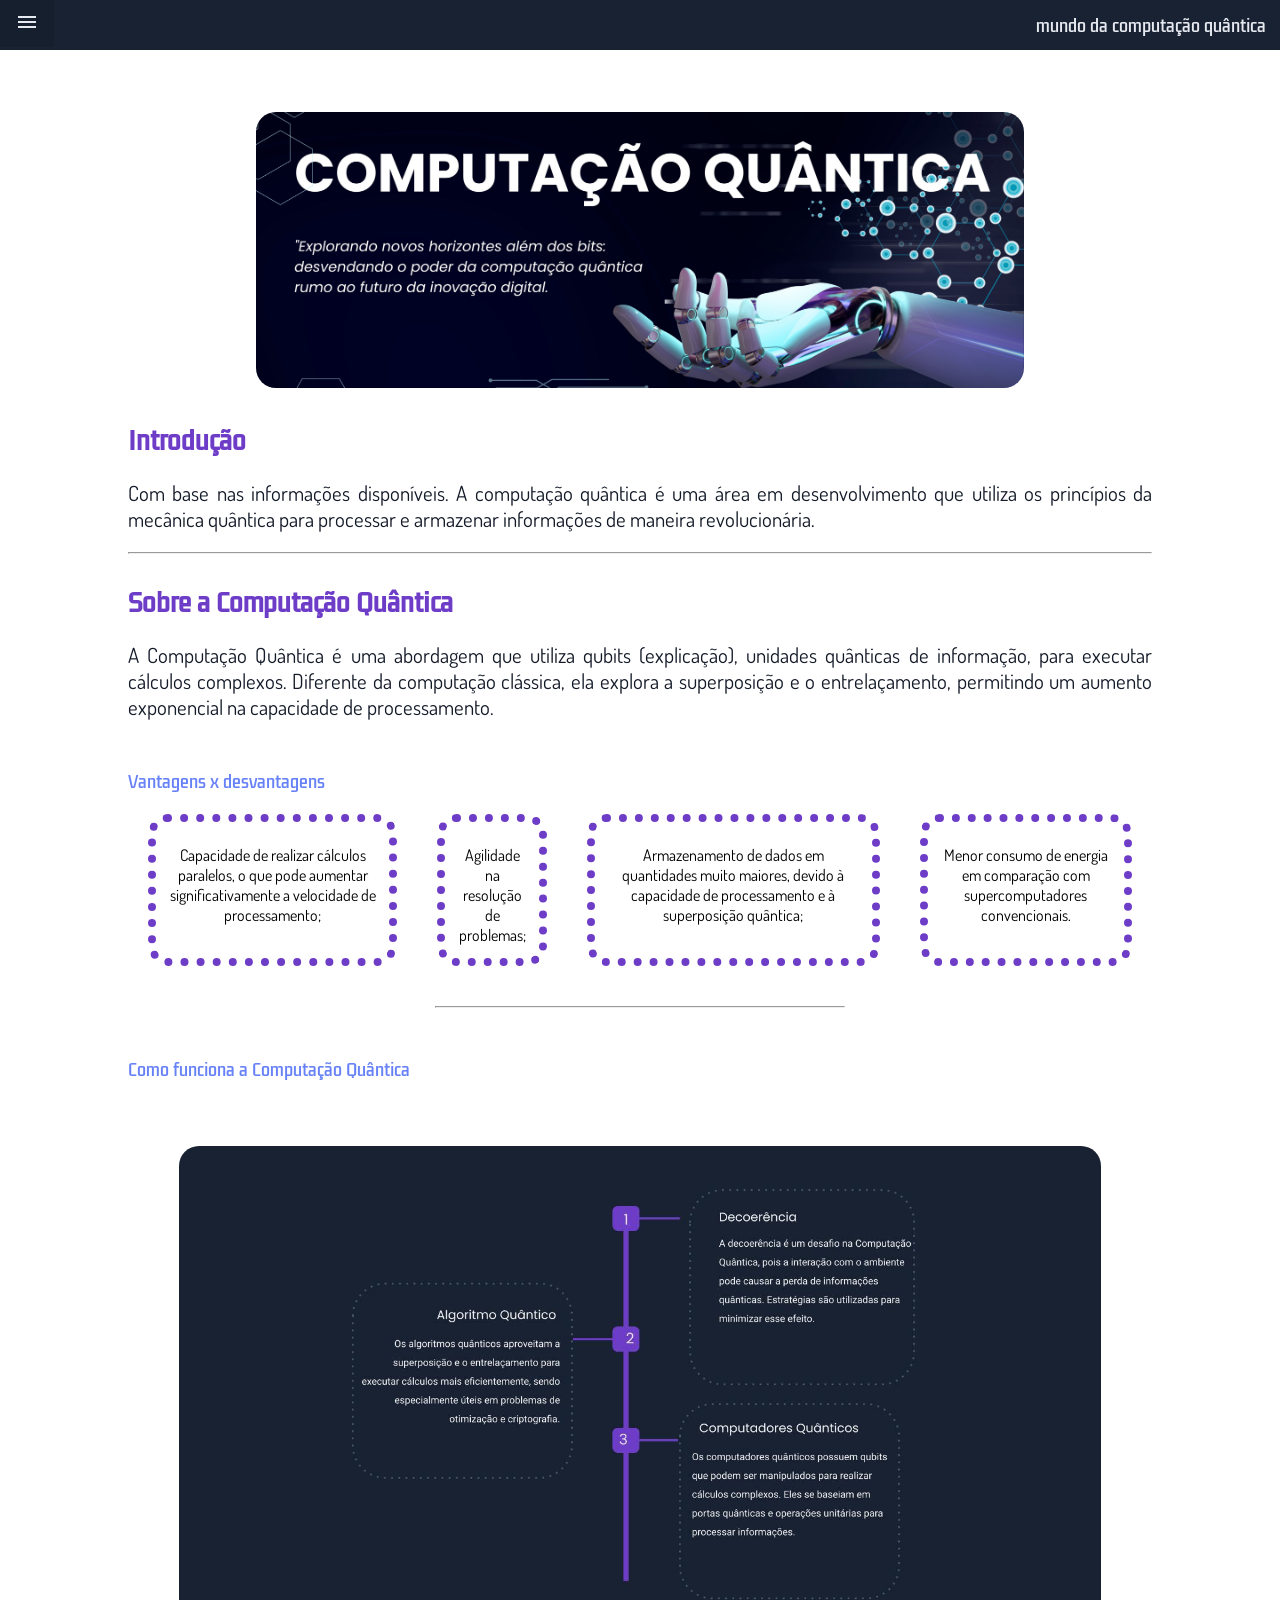
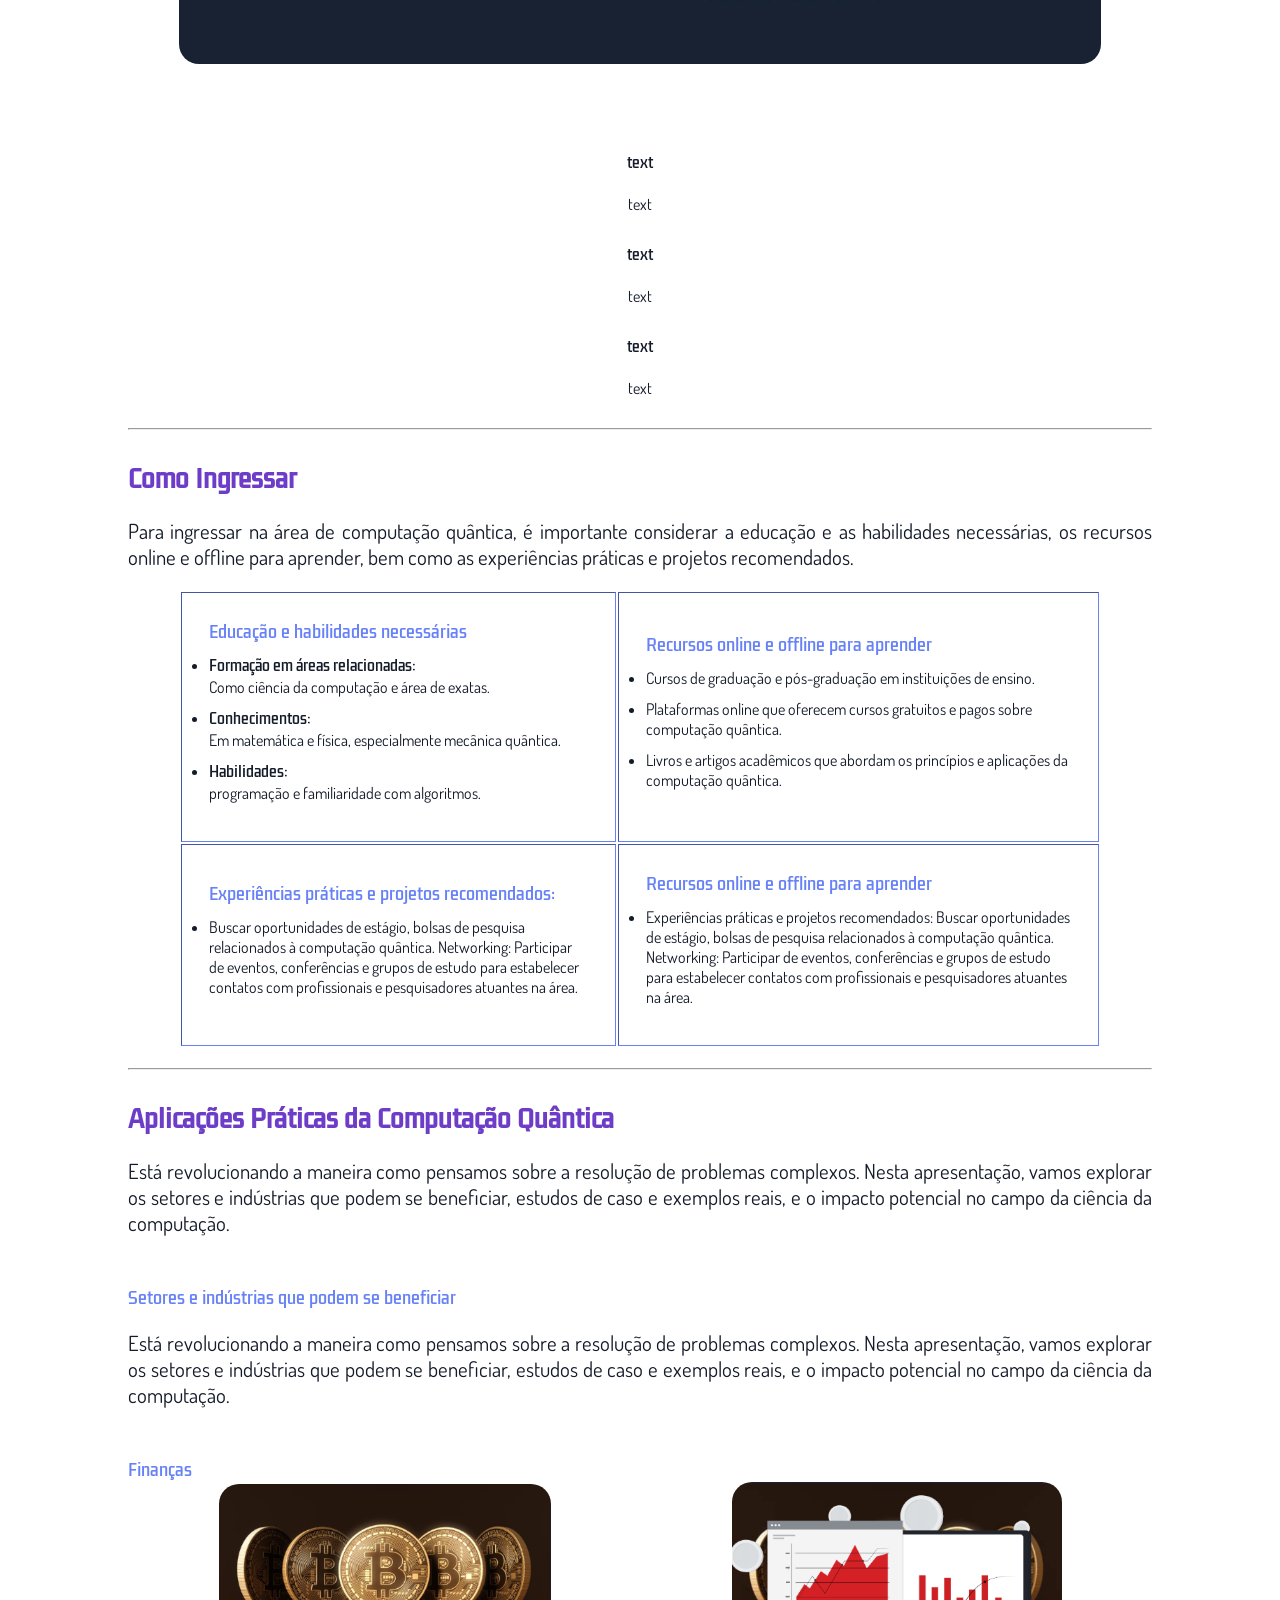
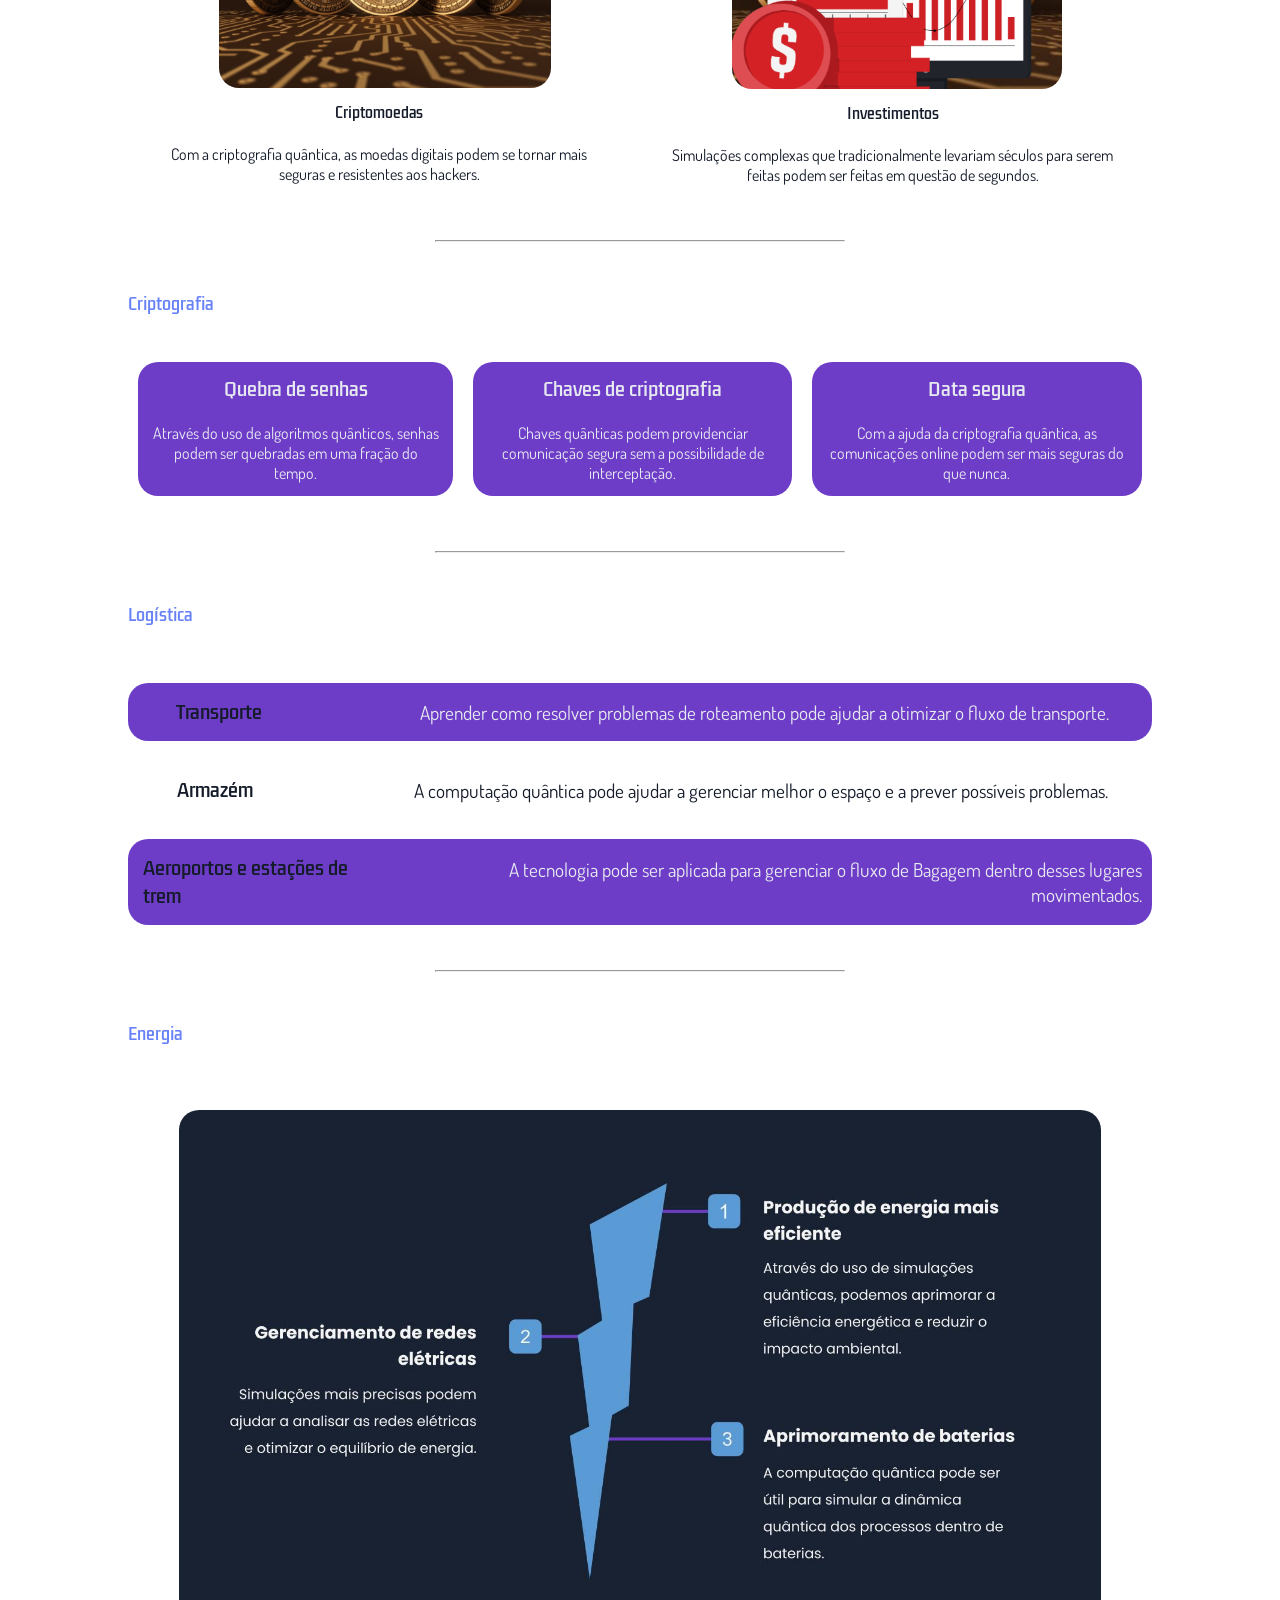
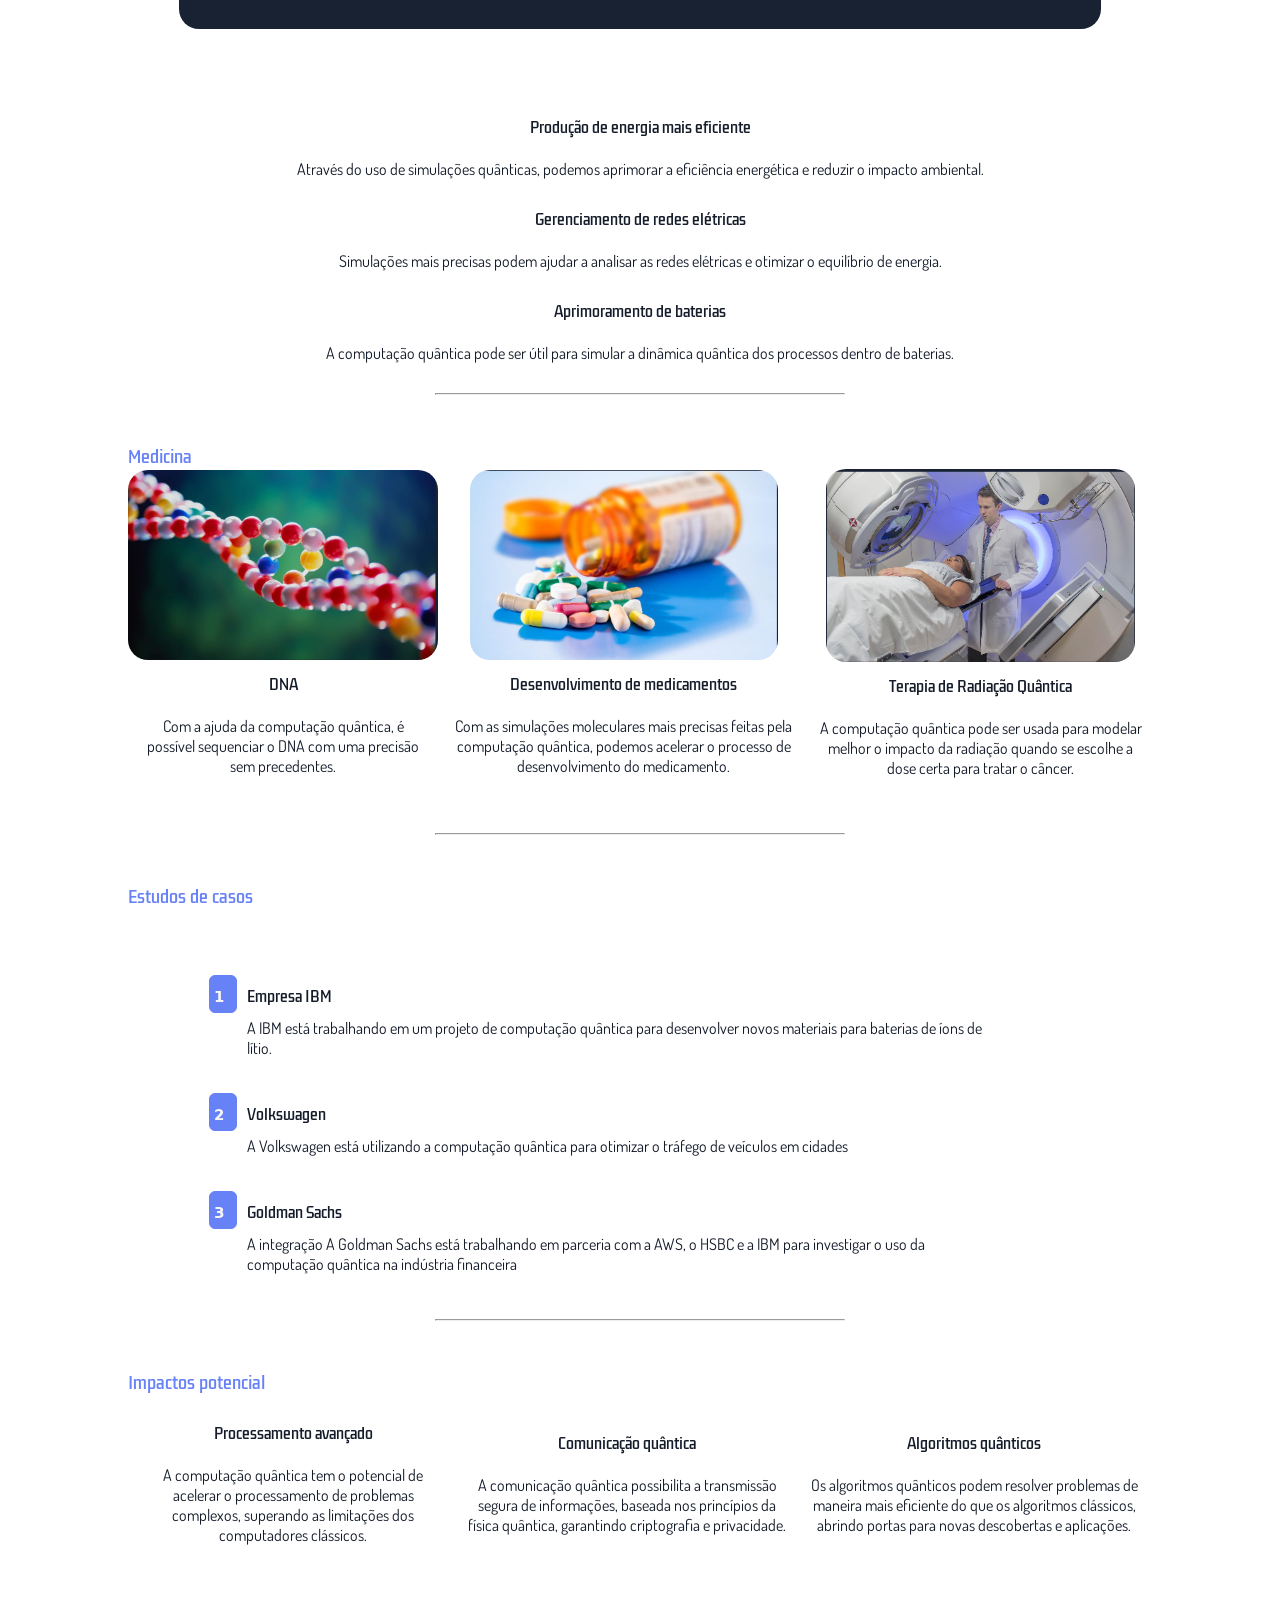
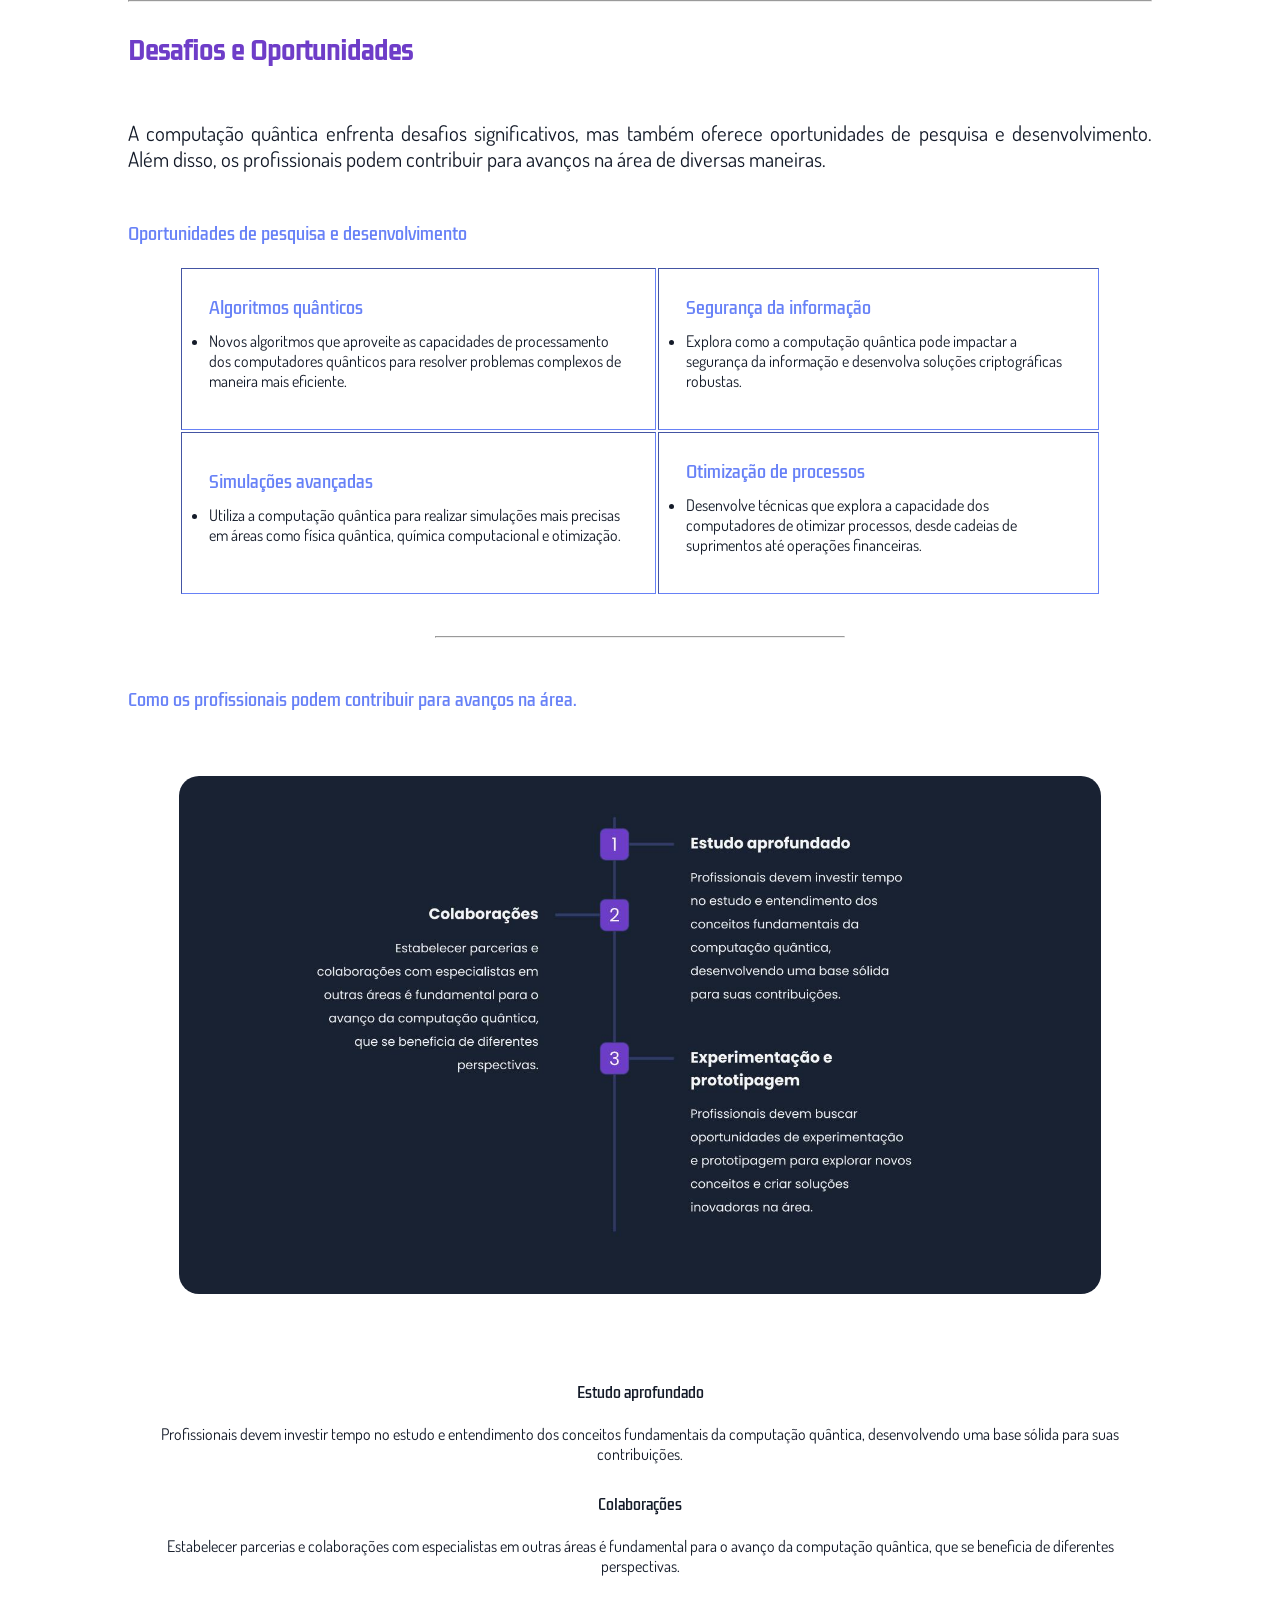
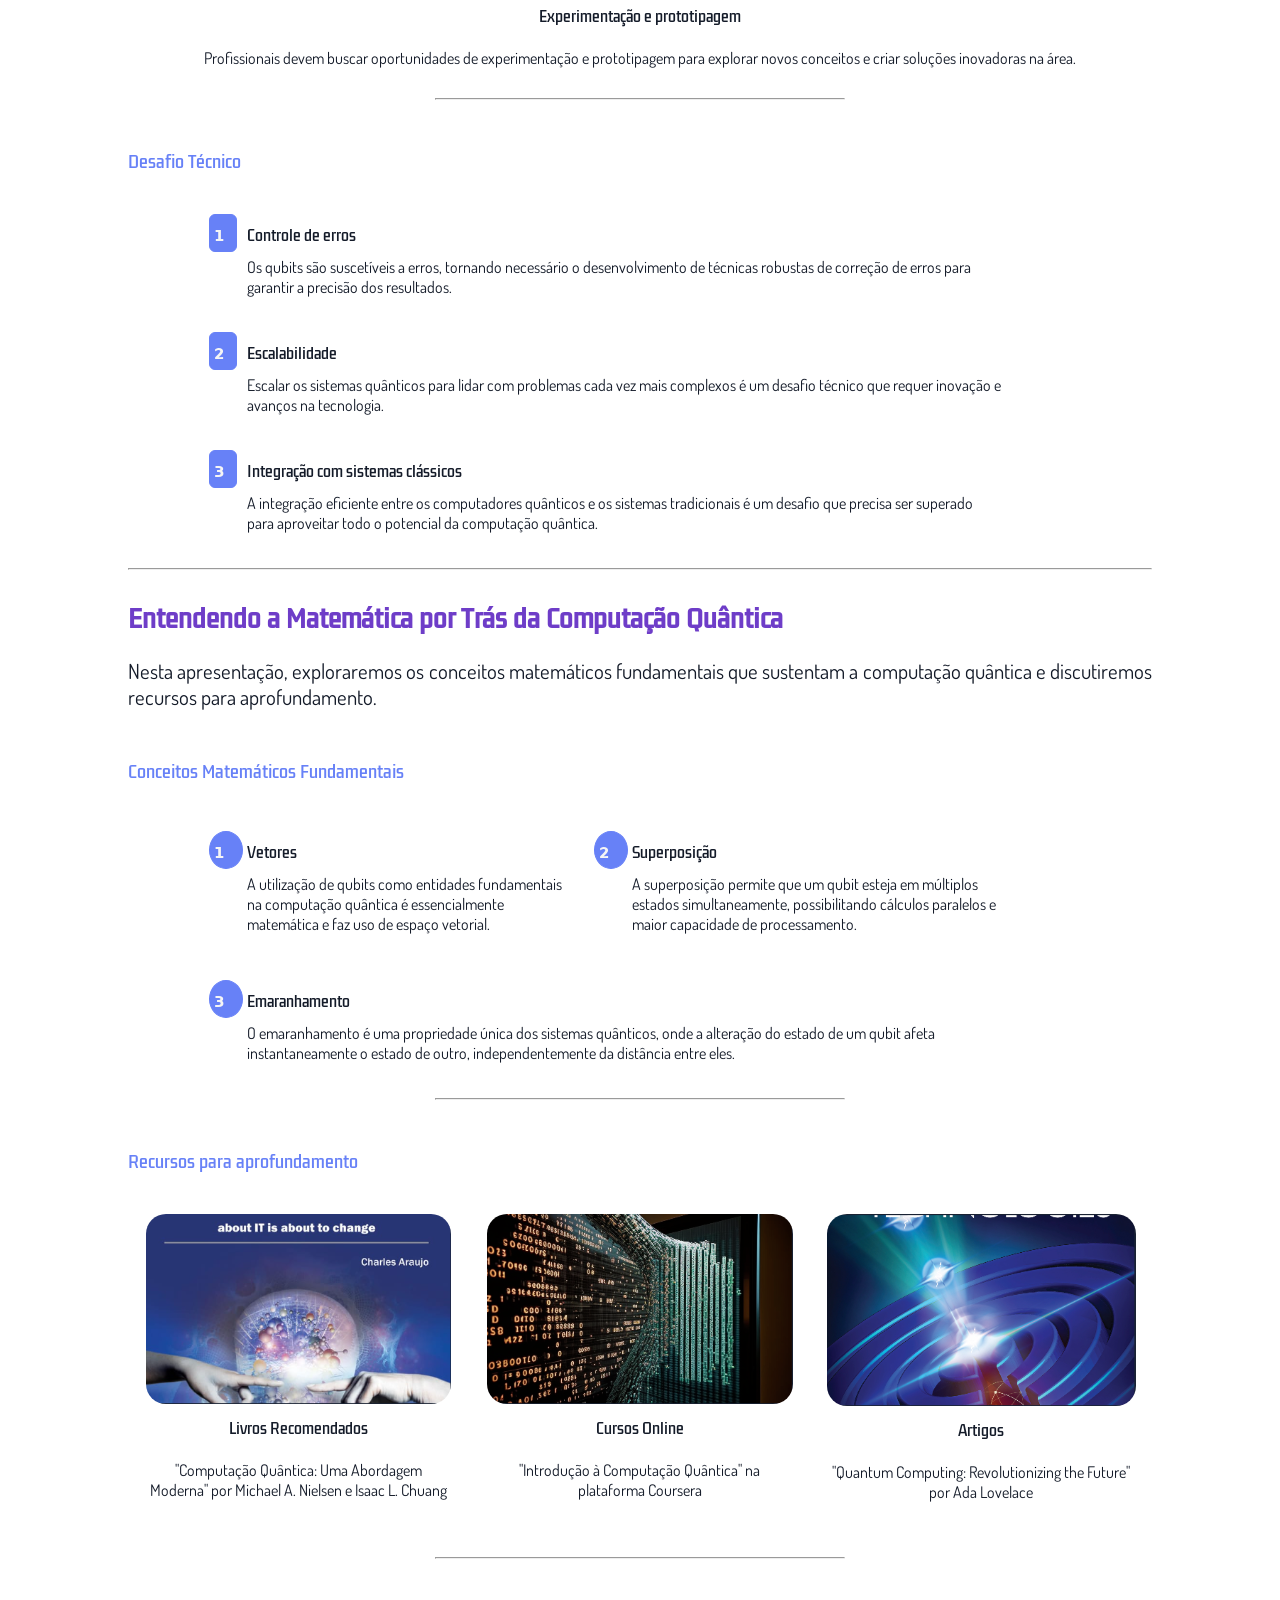
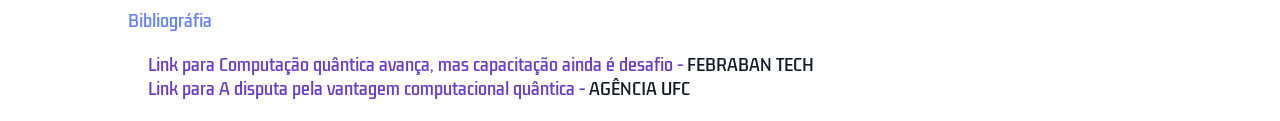
==== commit 8d9ae13f: "inclusao de tratamento responsivo" ====
--- a/index.html
+++ b/index.html
@@ -119,6 +119,9 @@
             </div>
         </div>
 
+        <div class="espacamento-linha">
+            <hr class="linha2">
+        </div>
 
         <h4 class="subtitulo ">Como funciona a Computação Quântica</h4>
 
@@ -255,7 +258,7 @@
         </p>
 
         <div class="financas">
-            <p class="subtitulo2">Finanças</p>
+            <p class="subtitulo">Finanças</p>
             <div class="conteudo">
                 <div class="text">
                     <div class="img-destaque">
@@ -285,7 +288,7 @@
         </div>
 
         <div class="criptografia">
-            <p class="subtitulo2">Criptografia</p><br><br>
+            <p class="subtitulo">Criptografia</p><br><br>
             <div class="conteudo">
                 <div class="text">
                     <p>
@@ -314,7 +317,7 @@
         </div>
 
         <div class="logistica">
-            <p class="subtitulo2">Logística</p><br><br>
+            <p class="subtitulo">Logística</p><br><br>
             <div class="conteudo">
                 <div class="text cor-roxa">
                     <span>Transporte</span><br><br>
@@ -345,7 +348,7 @@
 
 
         <div class="energia">
-            <p class="subtitulo2">Energia
+            <p class="subtitulo">Energia
             </p>
             <div class="img-destaque">
                 <img src="energia.jpg" alt="" class="imgenergia">
@@ -390,7 +393,7 @@
         </div>
 
         <div class="medicina">
-            <p class="subtitulo2">Medicina</p>
+            <p class="subtitulo">Medicina</p>
             <div class="conteudo">
                 <div class="text">
                     <div class="img-destaque">
@@ -431,7 +434,7 @@
         </div>
 
         <div id="estudos">
-            <p class="subtitulo2">Estudos de casos</p><br><br>
+            <p class="subtitulo">Estudos de casos</p><br><br>
             <div class="estudos-casos">
                 <ol>
                     <li class="um">
@@ -463,7 +466,7 @@
         </div>
 
         <div class="quantica-potencial">
-            <p class="subtitulo2">Impactos potencial</p>
+            <p class="subtitulo">Impactos potencial</p>
             <div class="conteudo">
                 <div class="text">
                     <div class="img-destaque">
@@ -498,7 +501,6 @@
             </div>
 
         </div>
-
 
     </section>
 
@@ -559,6 +561,10 @@
             </table>
         </div>
 
+        <div class="espacamento-linha">
+            <hr class="linha2">
+        </div>
+
         <div class="profissionais">
             <p class="subtitulo">Como os profissionais podem contribuir para avanços na área.
             </p>
@@ -598,8 +604,12 @@
             </div>
         </div>
 
+        <div class="espacamento-linha">
+            <hr class="linha2">
+        </div>
+
         <div class="conteudo-desafio">
-            <p class="subtitulo2">Desafio Técnico</p>
+            <p class="subtitulo">Desafio Técnico</p>
             <div class="desafio">
                 <ol>
                     <li class="um">
@@ -672,6 +682,10 @@
             </div>
         </div>
 
+        <div class="espacamento-linha">
+            <hr class="linha2">
+        </div>
+
         <div class="recursos">
             <p class="subtitulo">Recursos para aprofundamento</p>
             <div class="conteudo">
@@ -703,6 +717,10 @@
                     </div>
                 </div>
             </div>
+        </div>
+
+        <div class="espacamento-linha">
+            <hr class="linha2">
         </div>
 
         <div class="bibliografia">
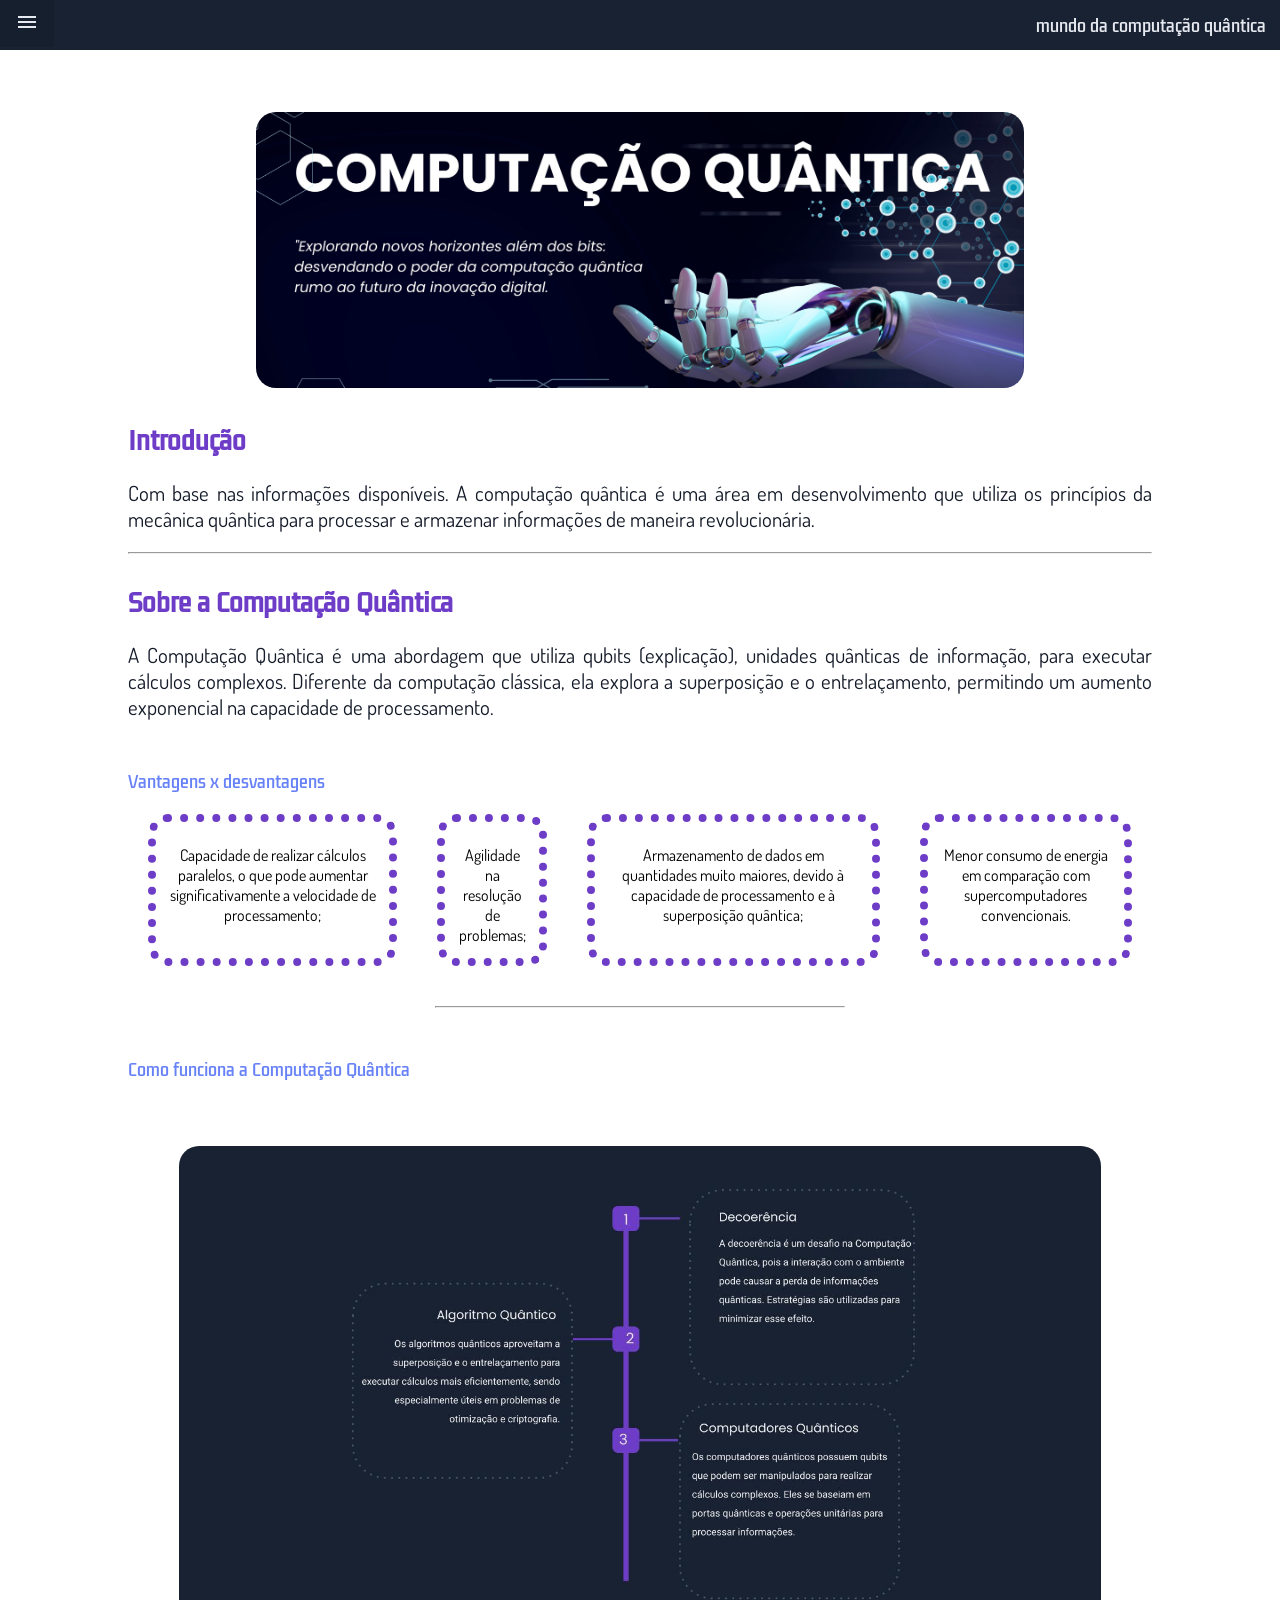
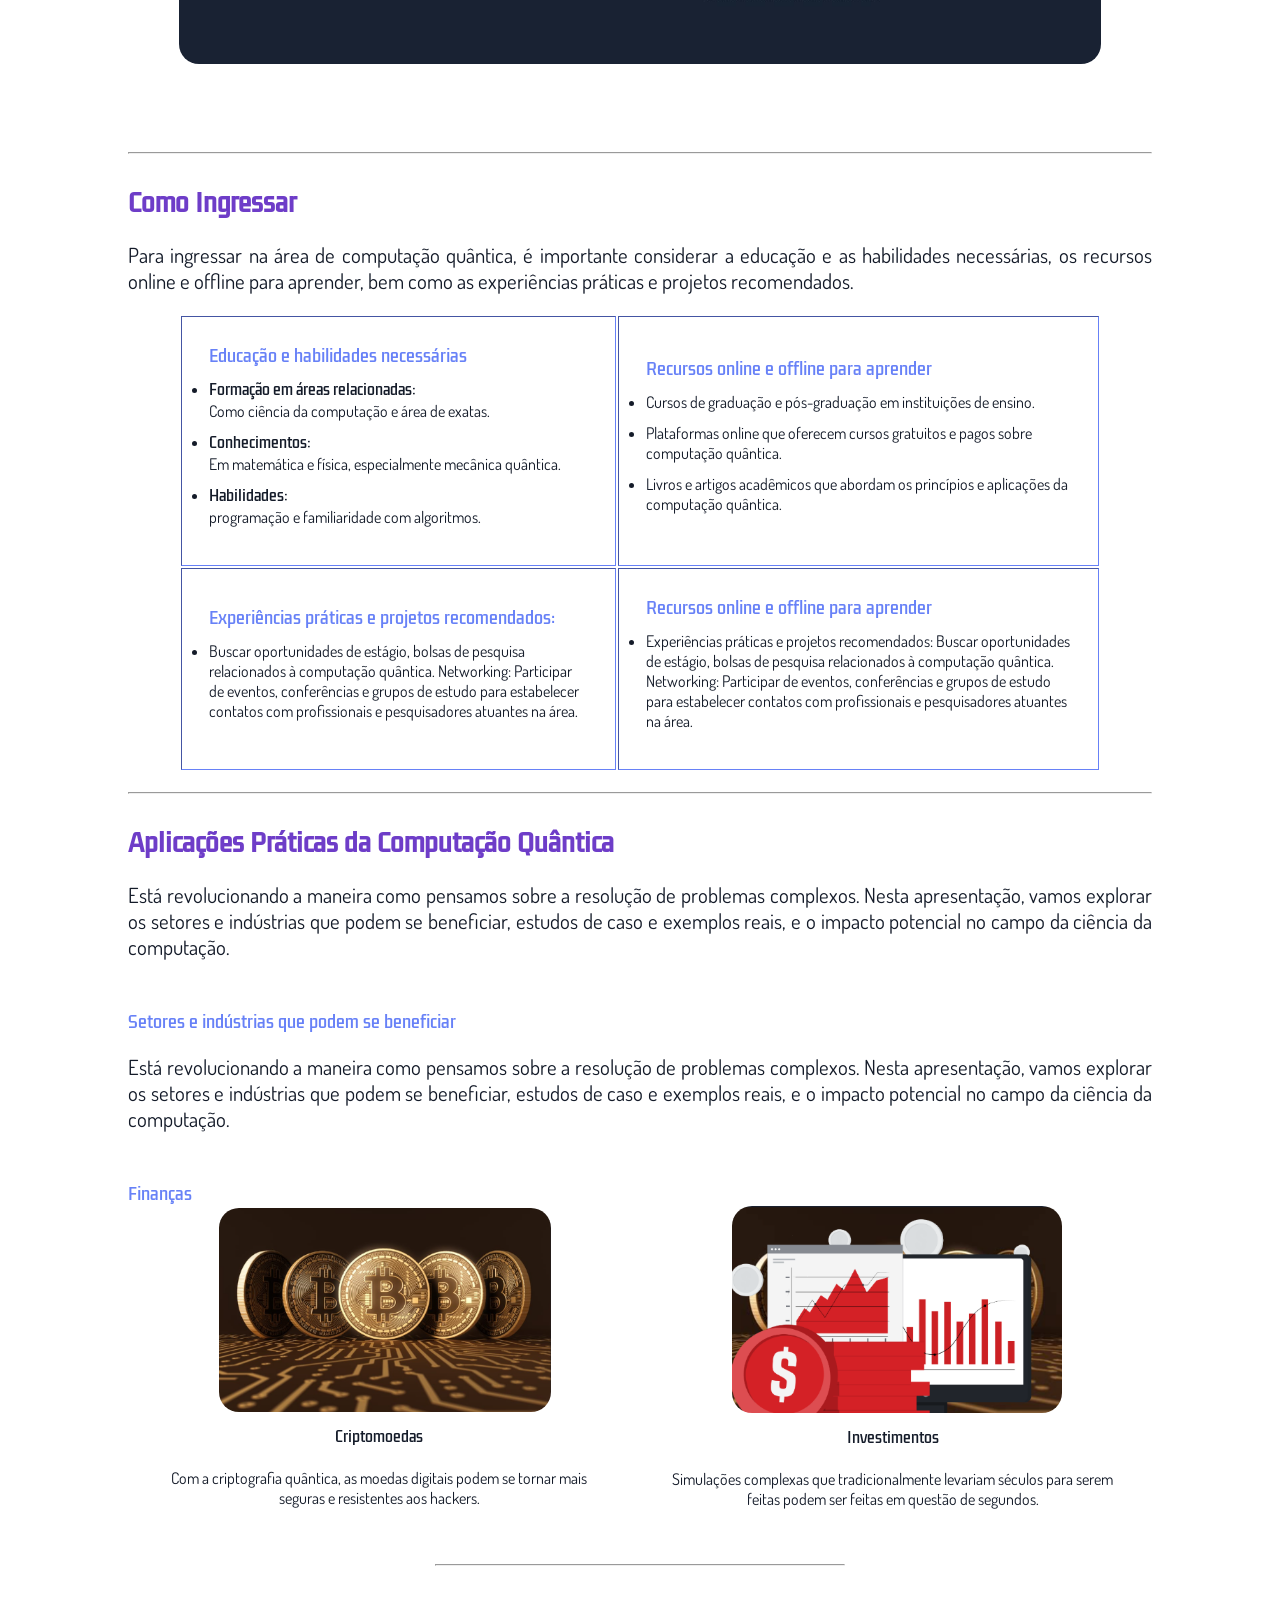
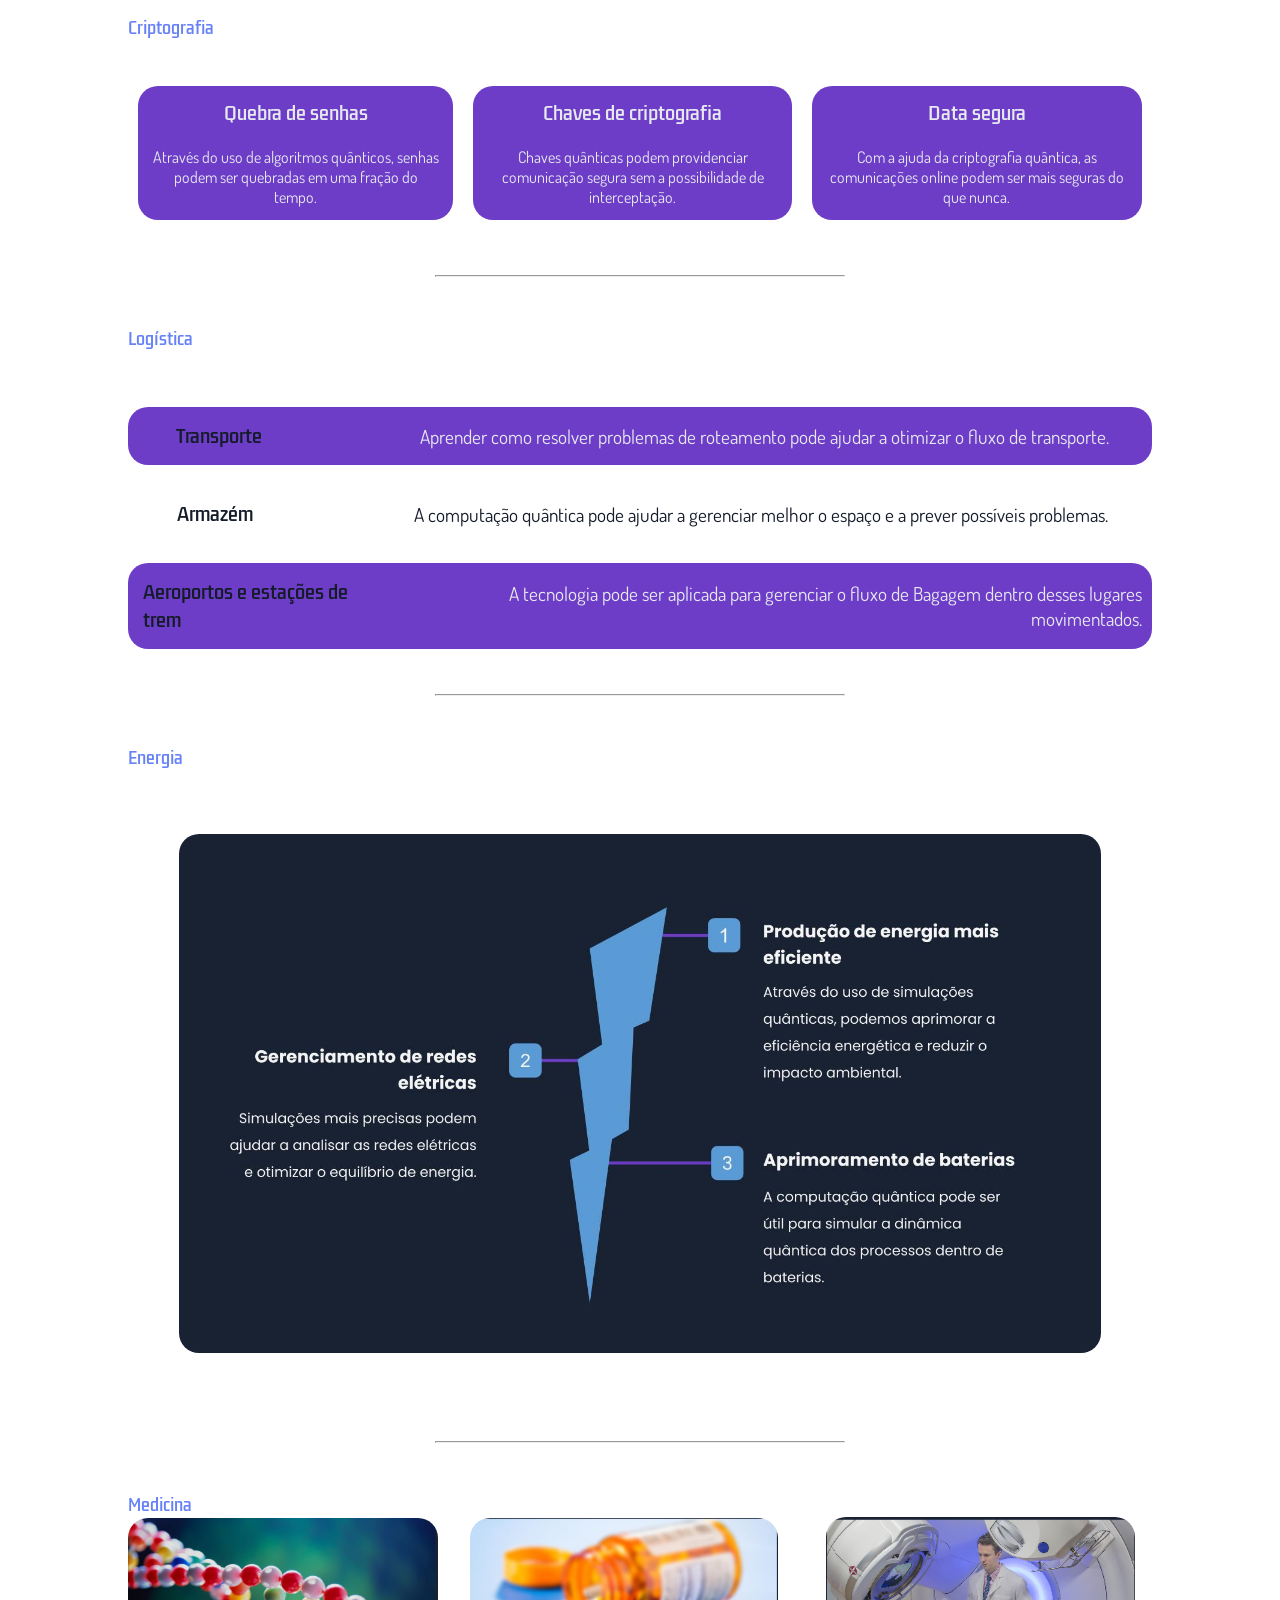
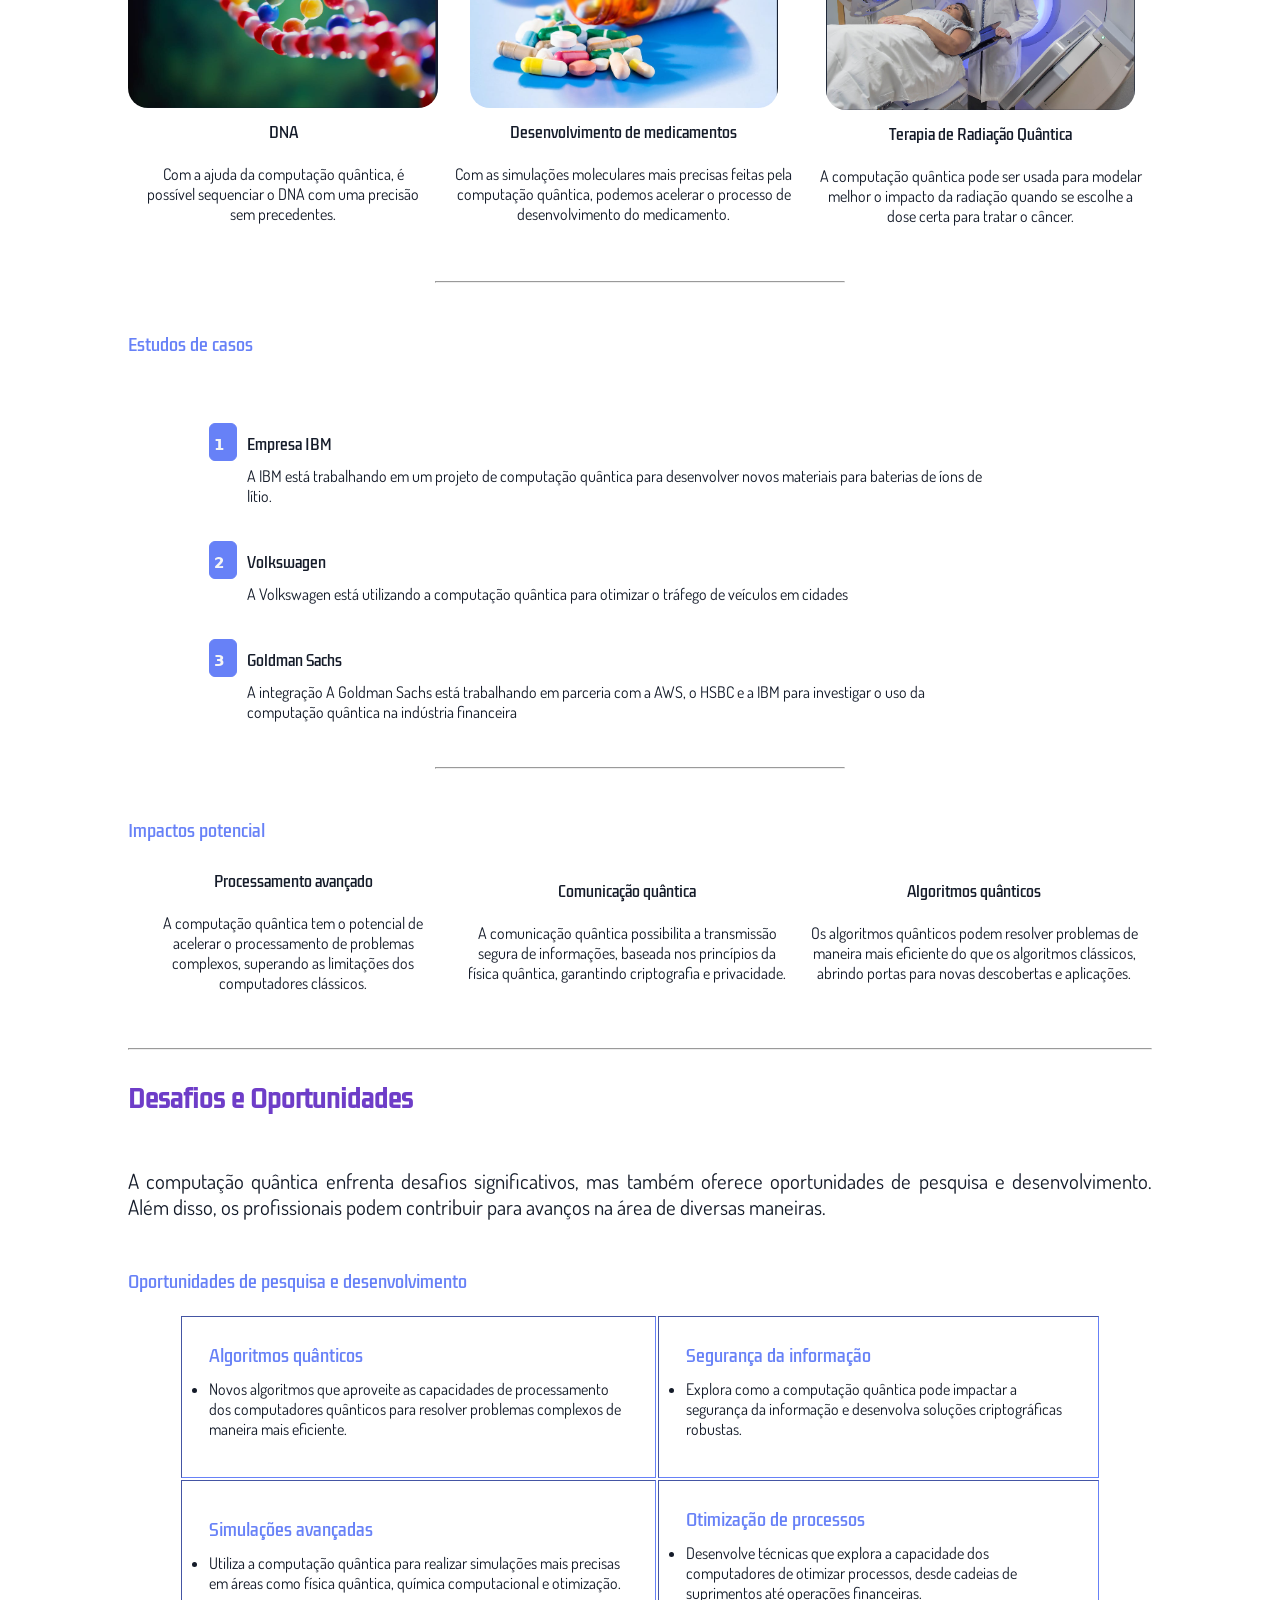
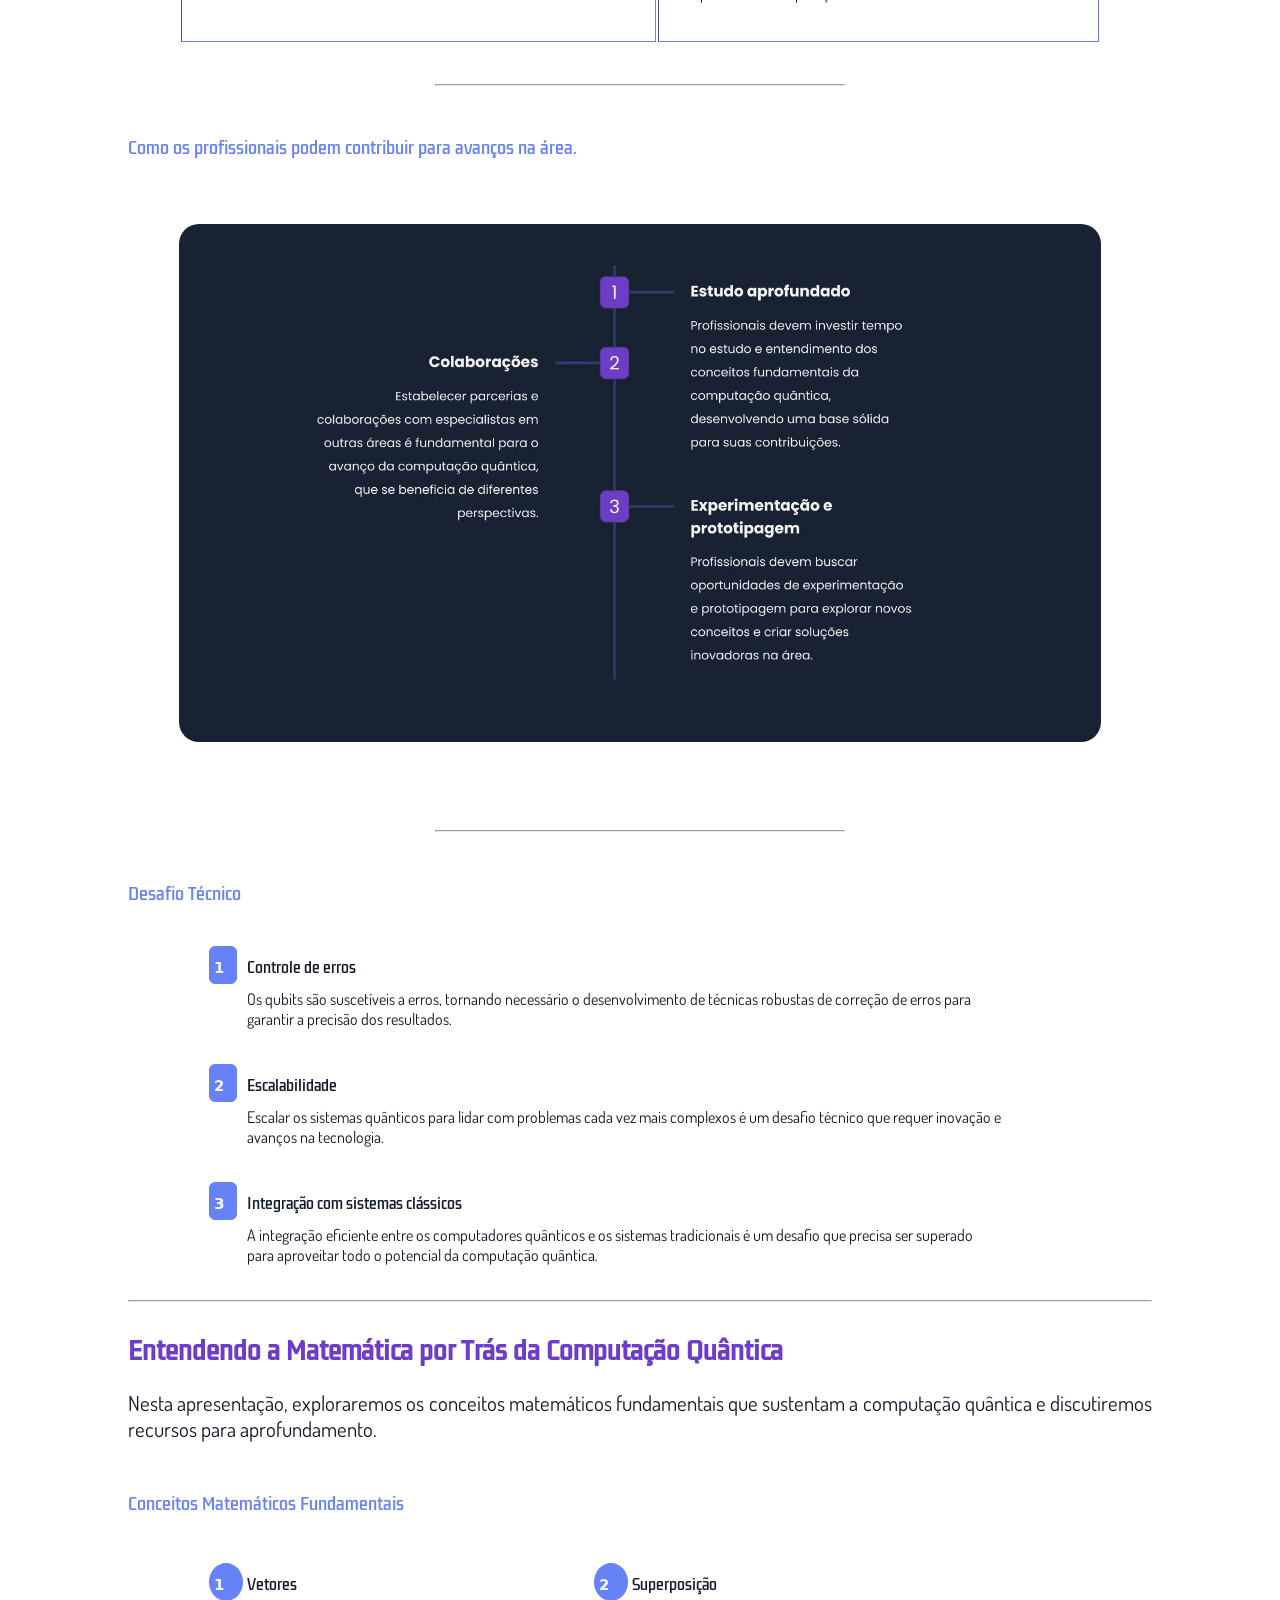
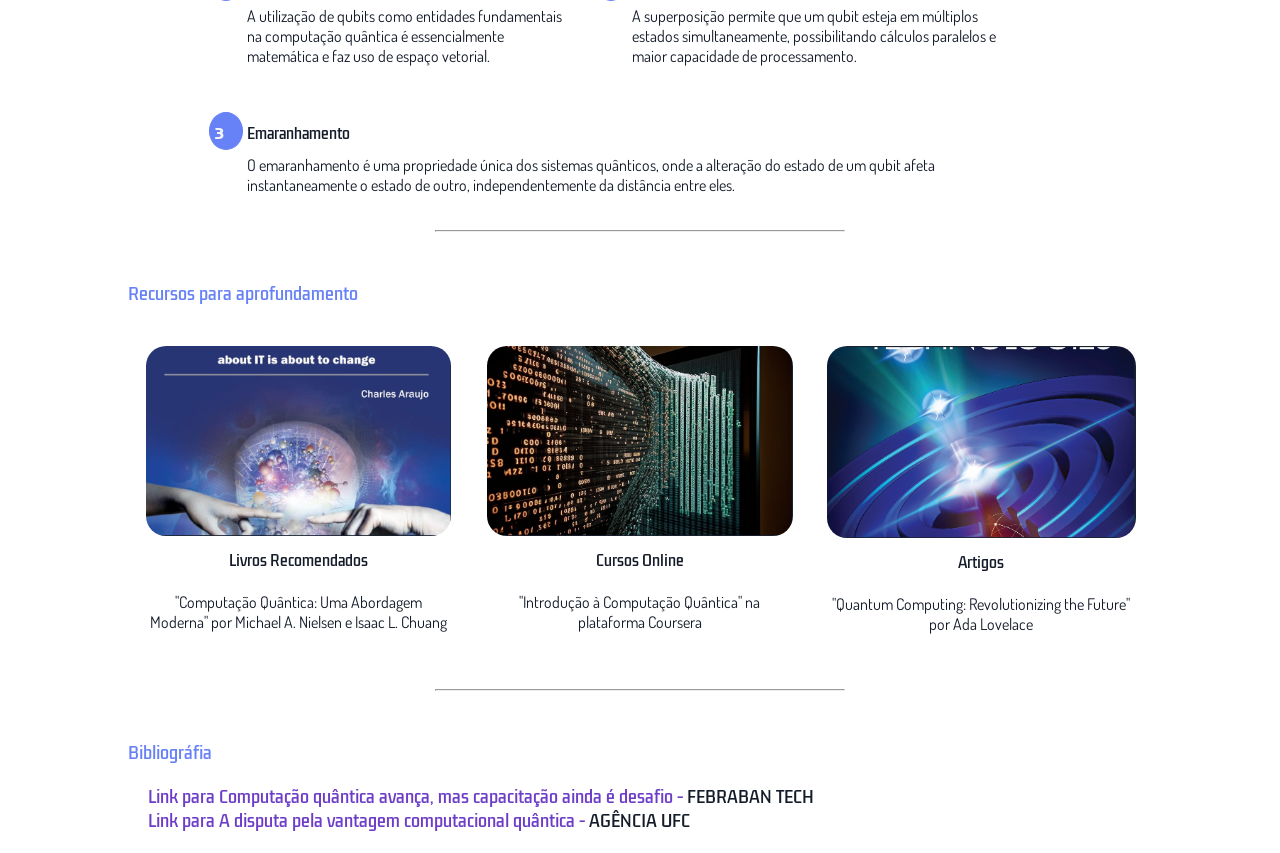
==== commit 37f18482: "ocultar e exibir o texto" ====
--- a/index.html
+++ b/index.html
@@ -129,7 +129,7 @@
             <img src="como-funciona-quantica.jpg" alt="" class="imgQuantica">
         </div>
 
-        <div class="conteudo">
+        <div class="conteudo text-Quantica">
             <div class="text">
                 <div class="">
                     <p>
@@ -354,7 +354,7 @@
                 <img src="energia.jpg" alt="" class="imgenergia">
             </div>
 
-            <div class="conteudo">
+            <div class="conteudo text-energia">
                 <div class="text">
                     <div class="">
                         <p>
@@ -572,7 +572,7 @@
                 <img src="profissionais.jpg" alt="" class="img-profissionais">
             </div>
 
-            <div class="conteudo">
+            <div class="conteudo text-profissionais">
                 <div class="text">
                     <div class="">
                         <p>
--- a/style.css
+++ b/style.css
@@ -132,6 +132,7 @@
   color: var(--color-azul-bebe)
 }
 
+
 .text-descricao {
   margin: 0 auto;
   width: 80%;
@@ -343,6 +344,13 @@
   margin-top: 40px;
   margin-bottom: 45px;
 }
+
+.text-energia,
+.text-Quantica,
+.text-profissionais {
+  display: none;
+}
+
 
 .financas .text,
 .quantica-potencial .text,
@@ -545,6 +553,12 @@
     margin-bottom: 20px;
     width: 100%;
   }
+
+  .text-energia,
+  .text-Quantica,
+  .text-profissionais {
+    display: block;
+  }
 }
 
 @media (min-width: 401px) and (max-width: 1070px) {
@@ -597,6 +611,13 @@
     margin-bottom: 20px;
     width: 100%;
   }
+
+  .text-energia,
+  .text-Quantica,
+  .text-profissionais {
+    display: block;
+  }
+
 }
 
 
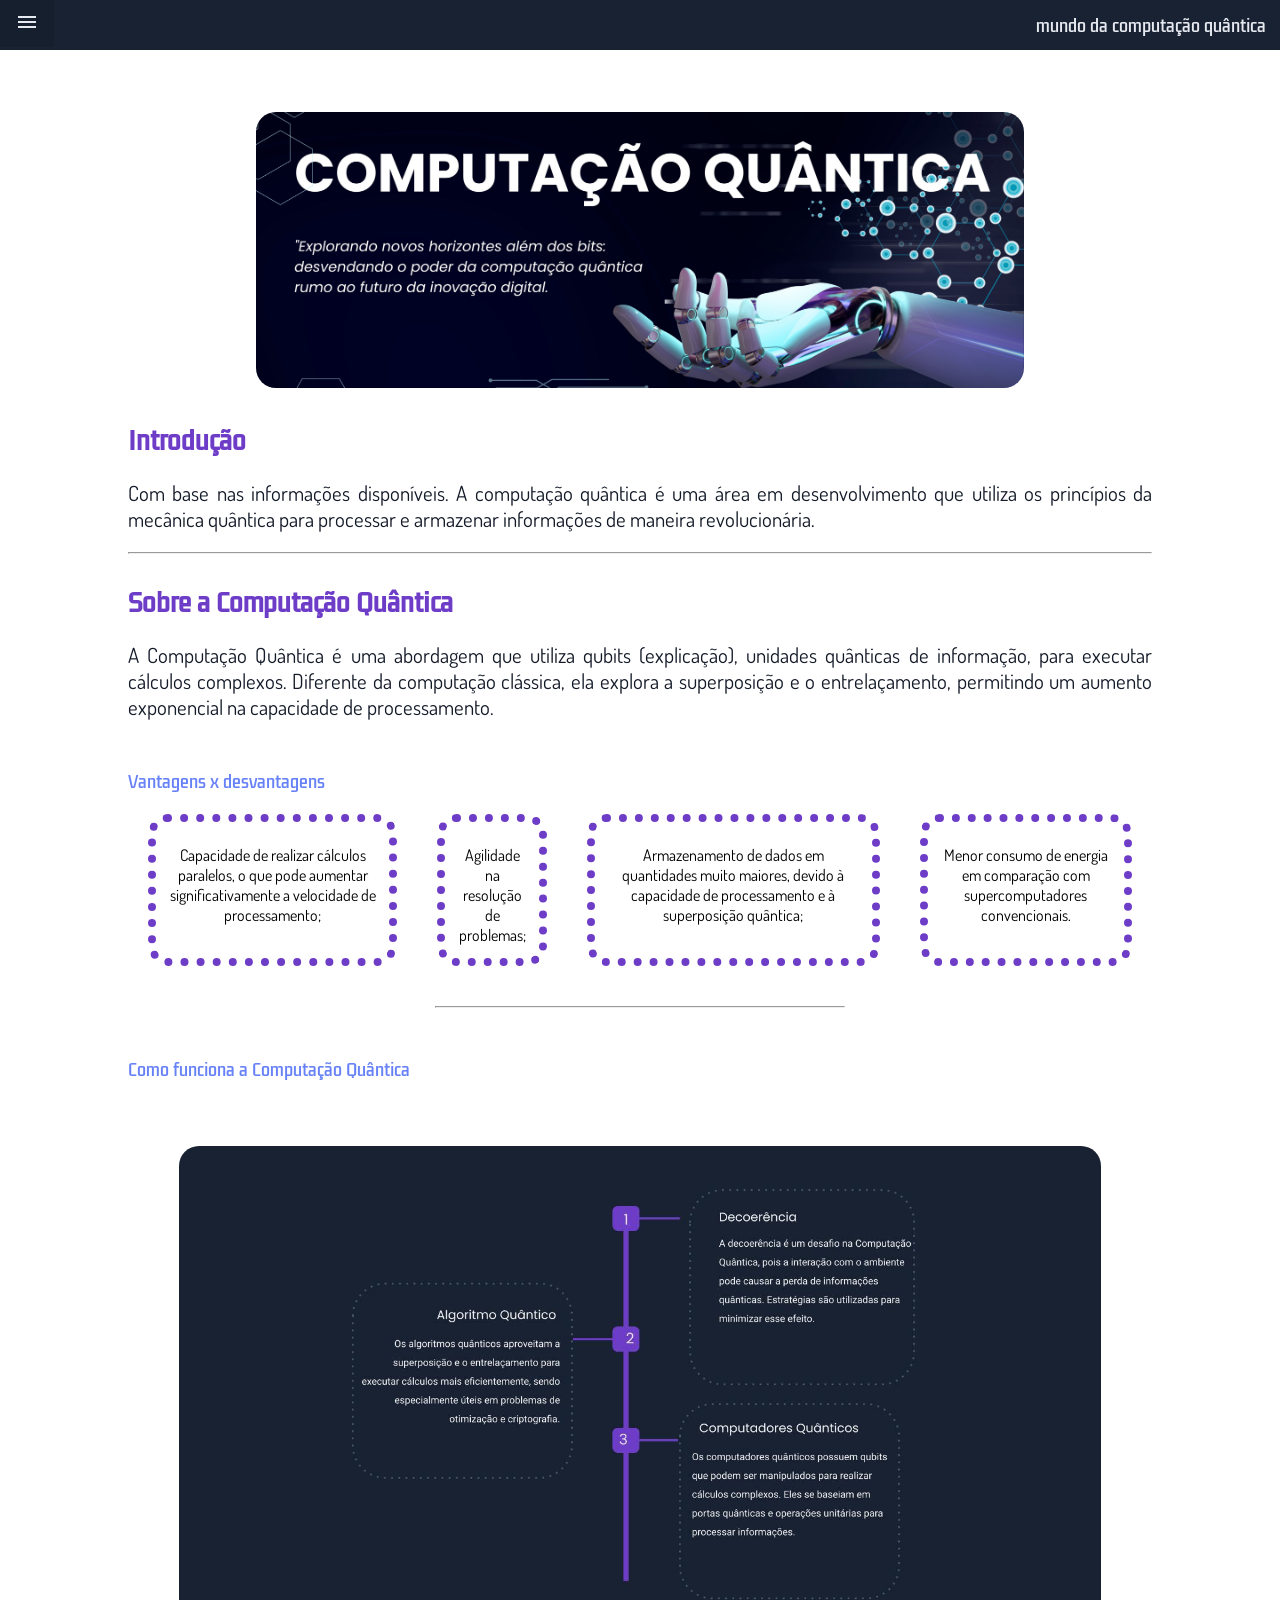
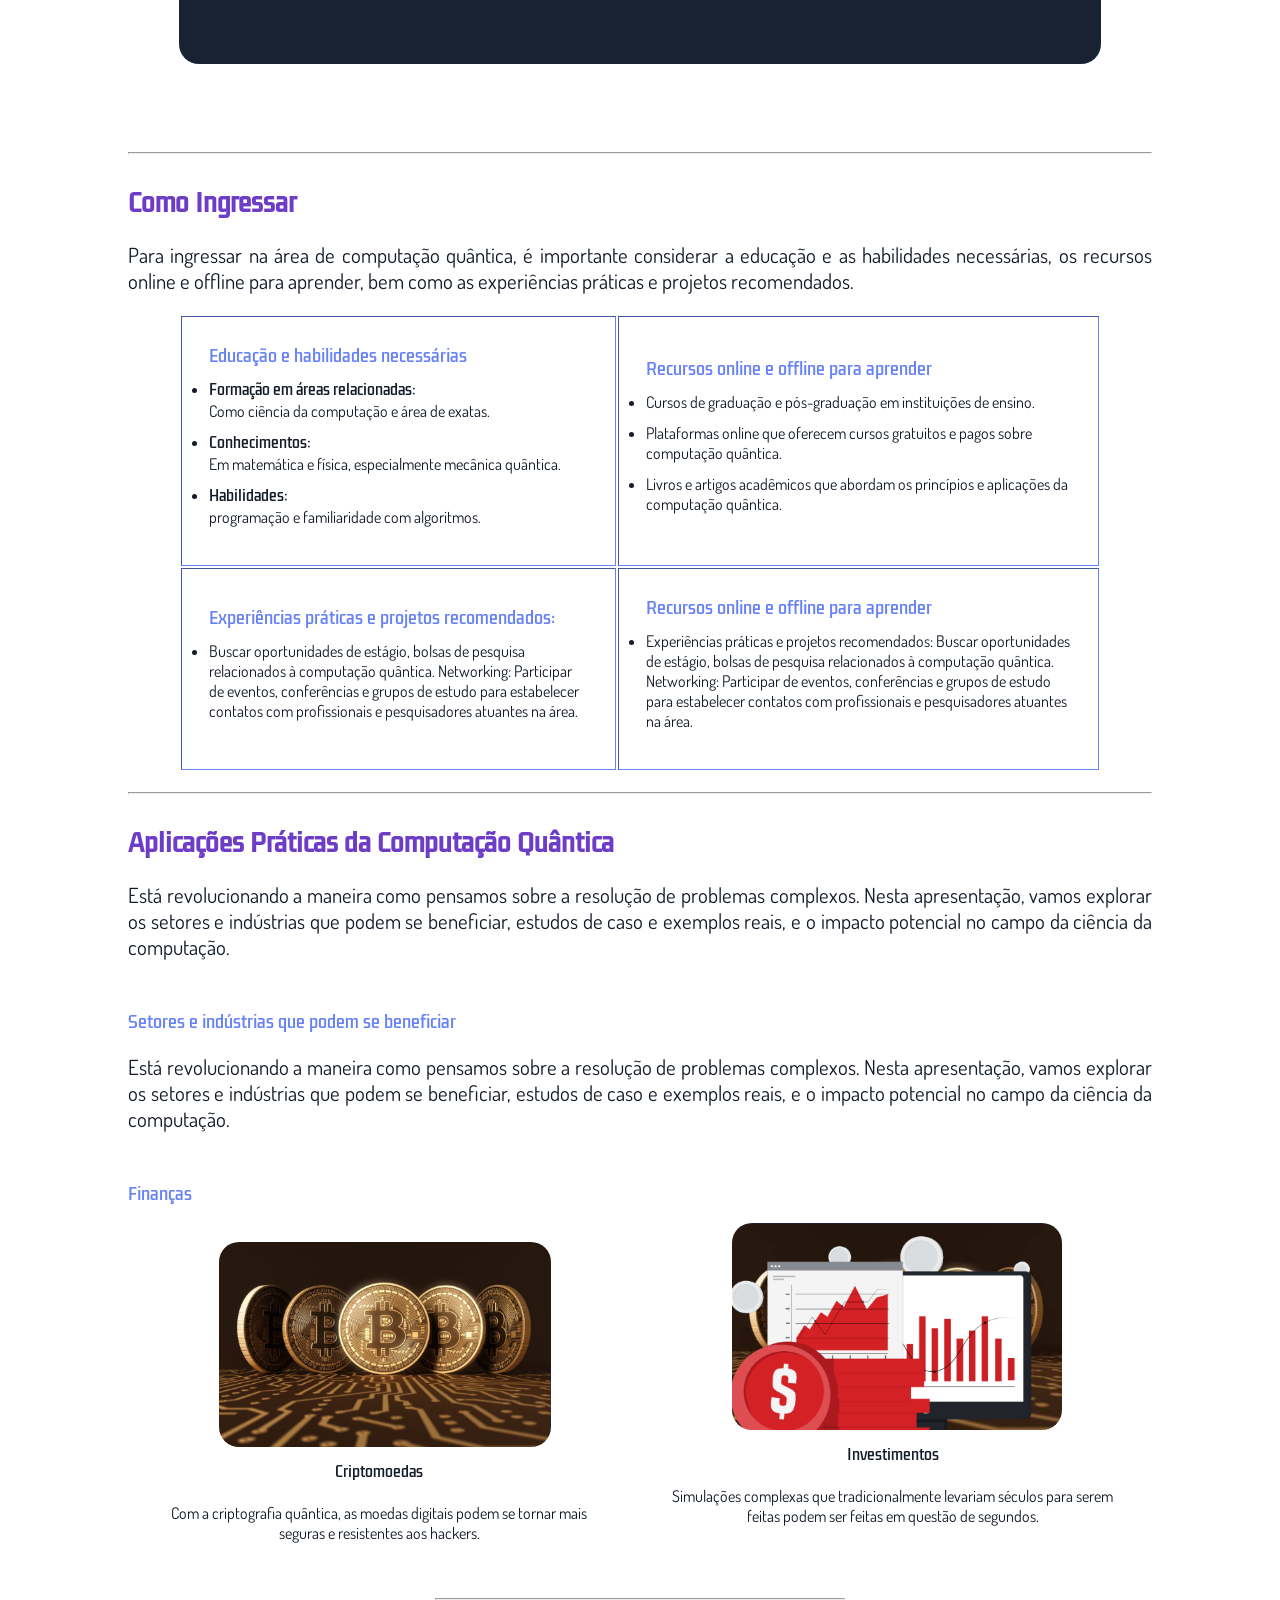
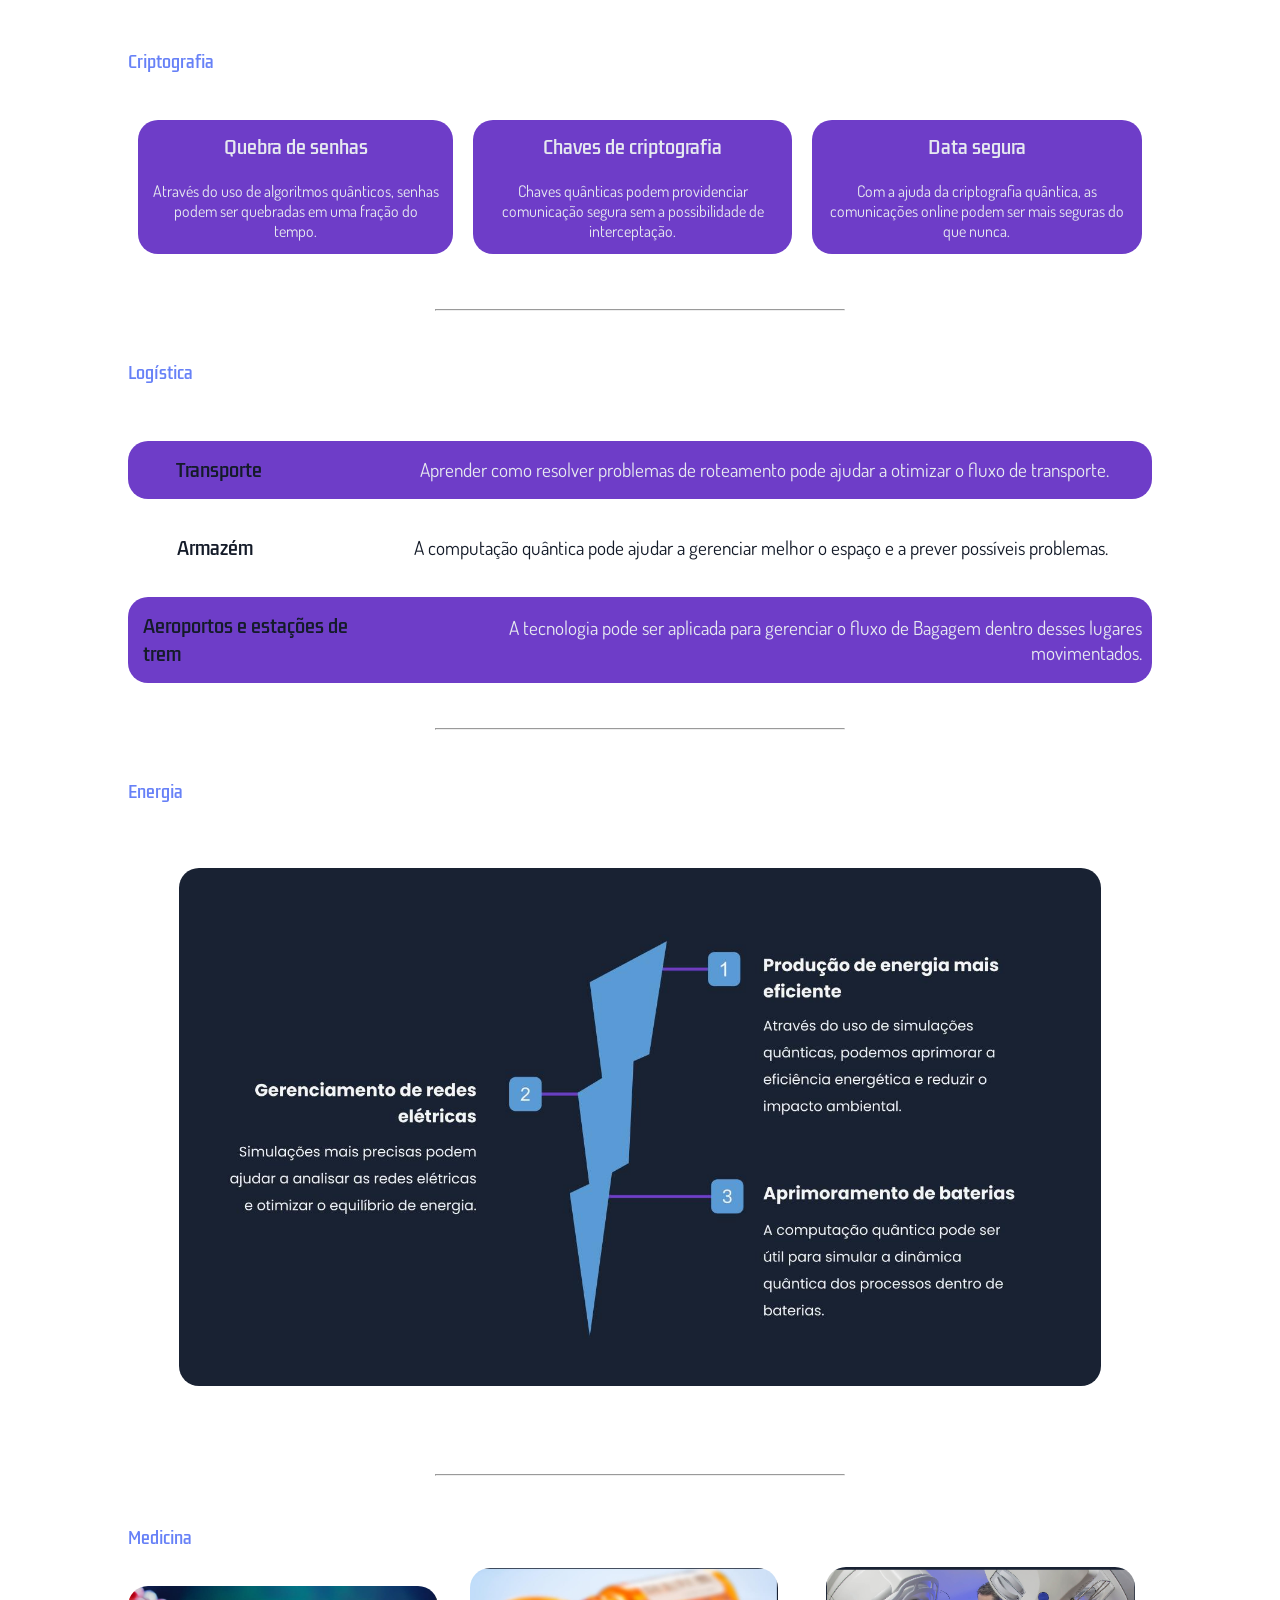
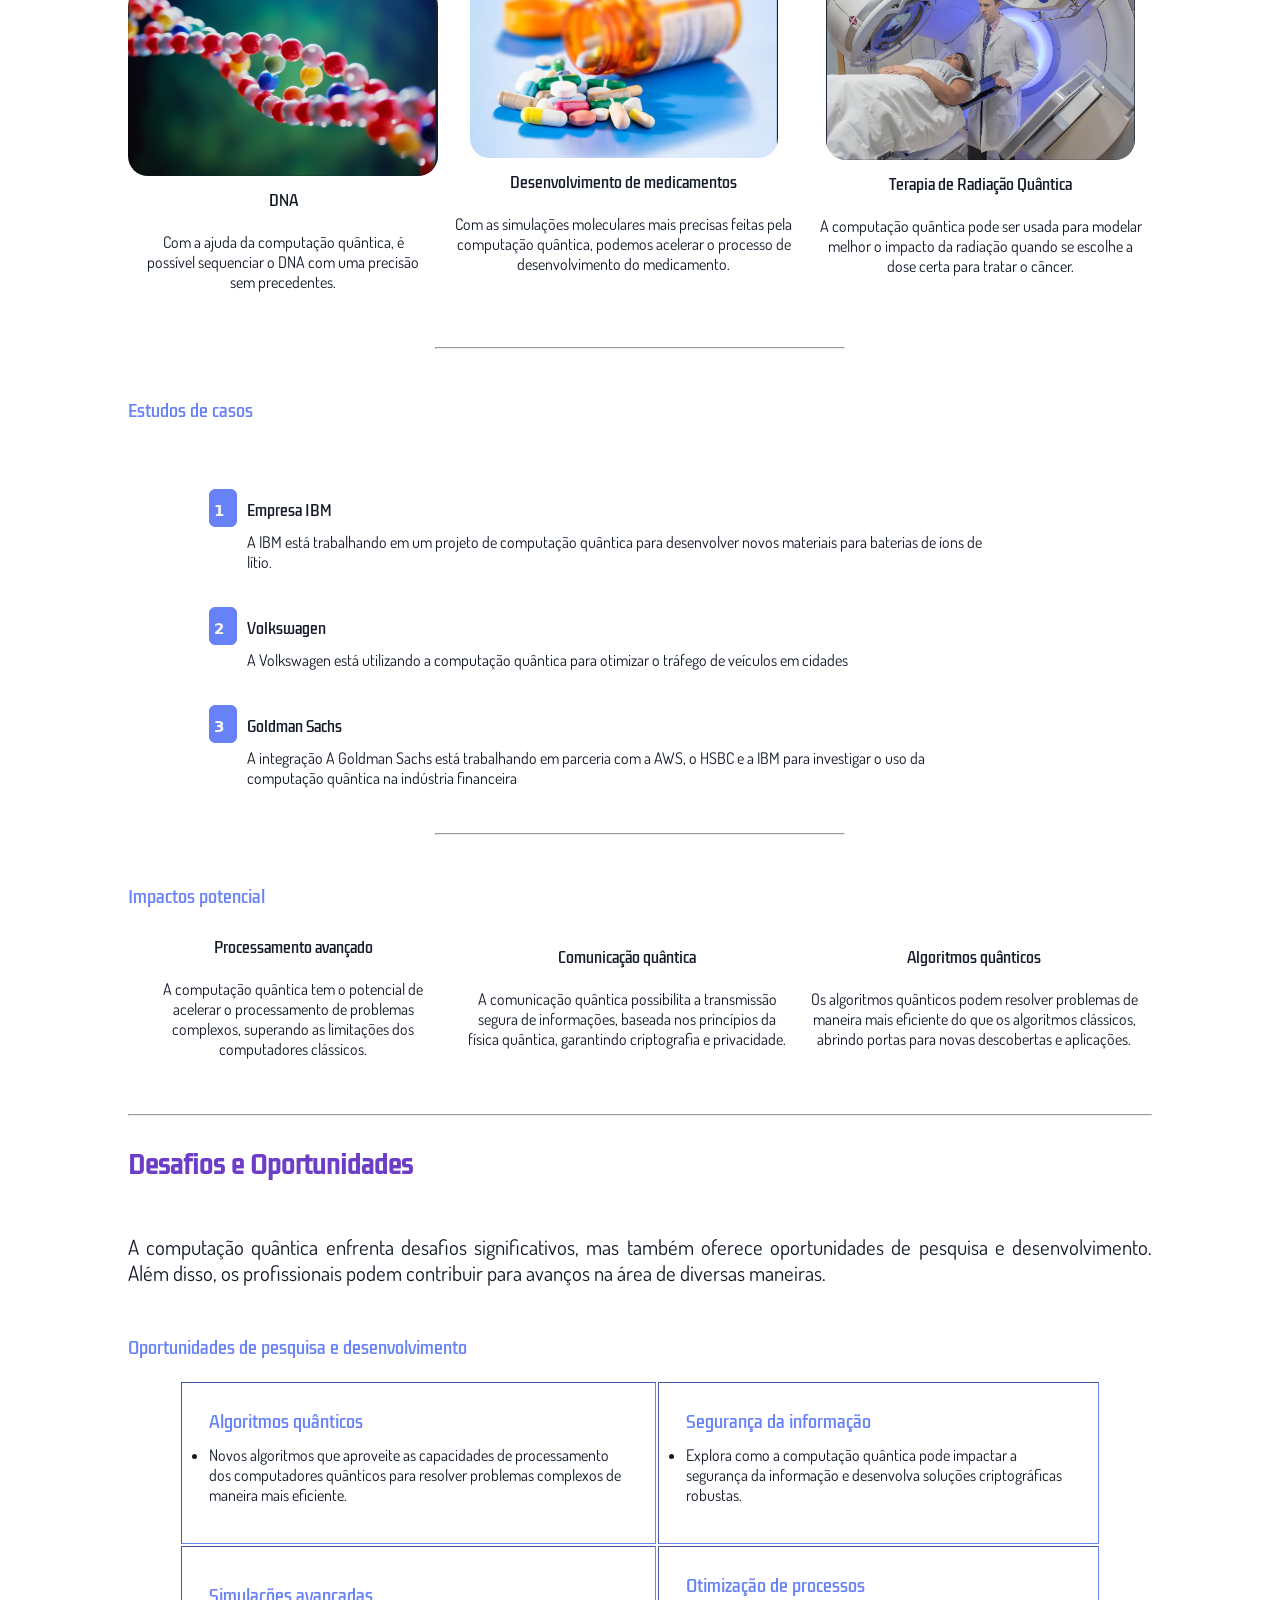
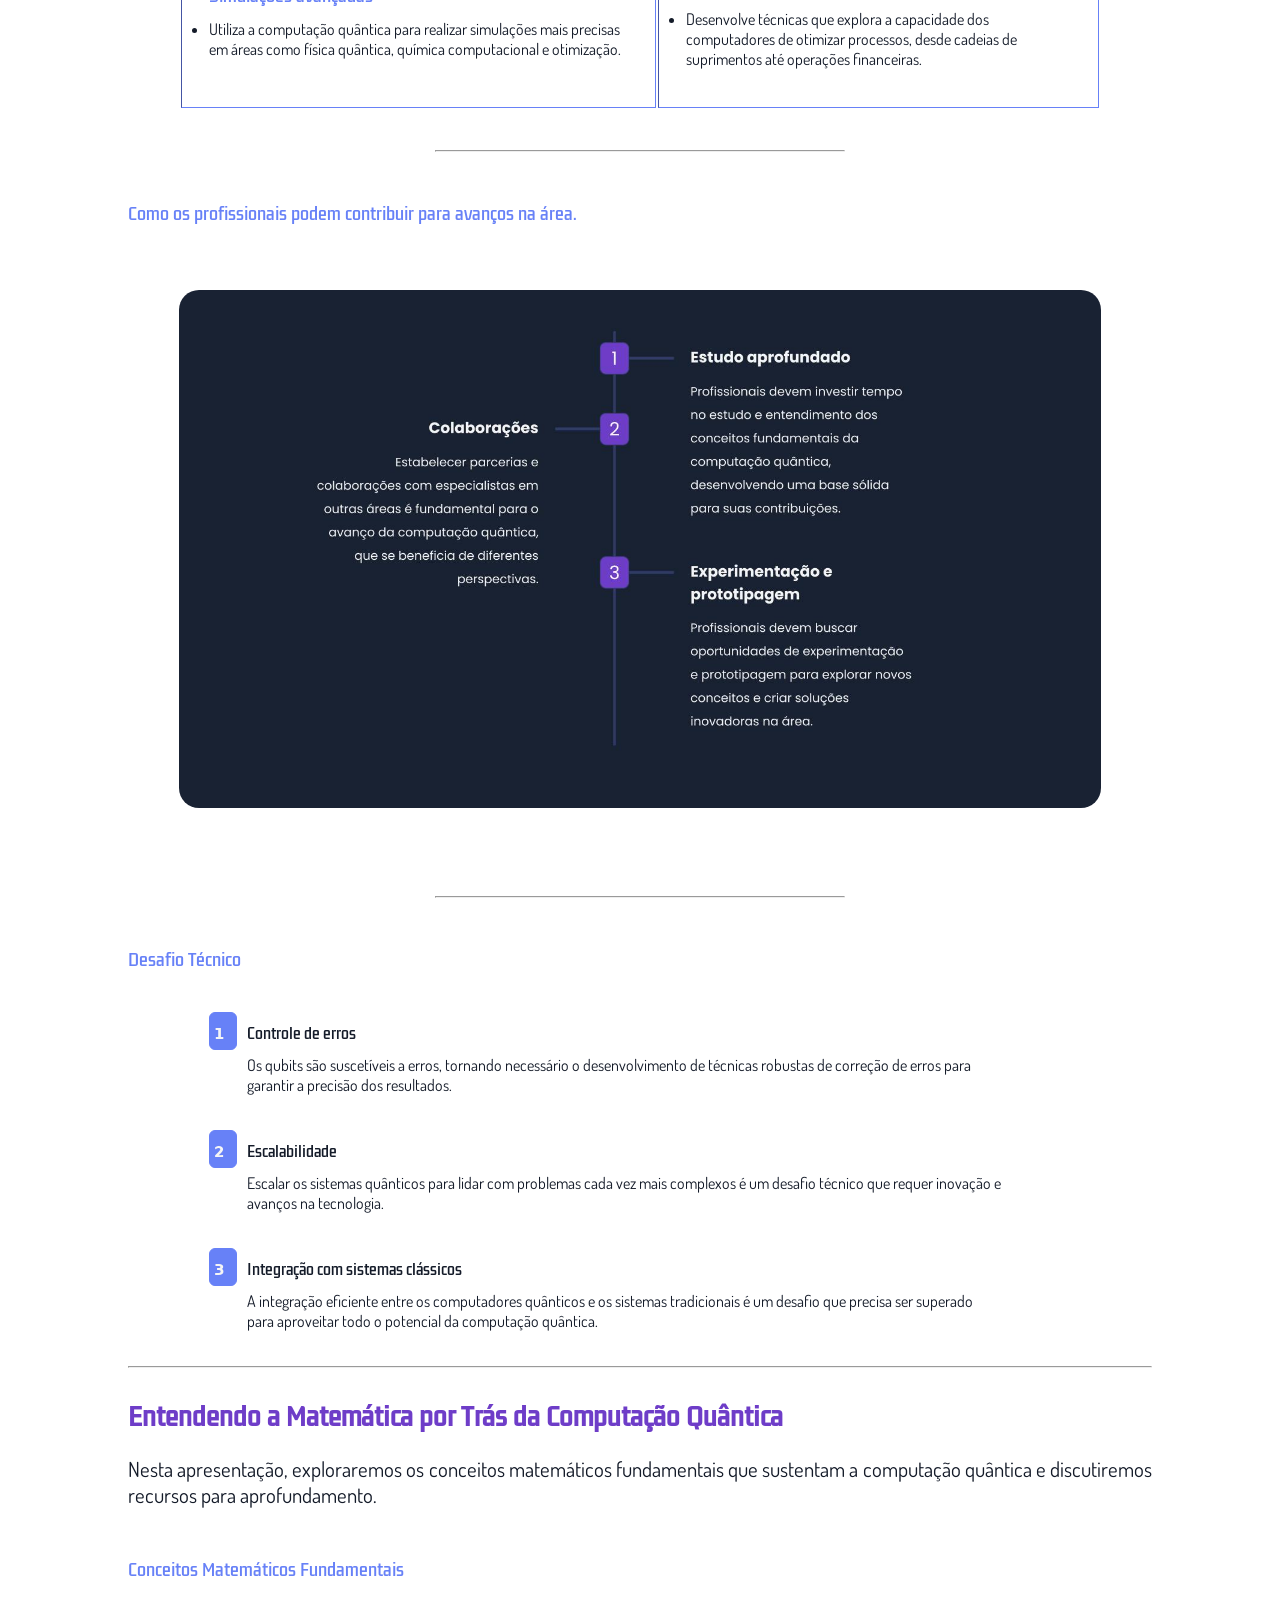
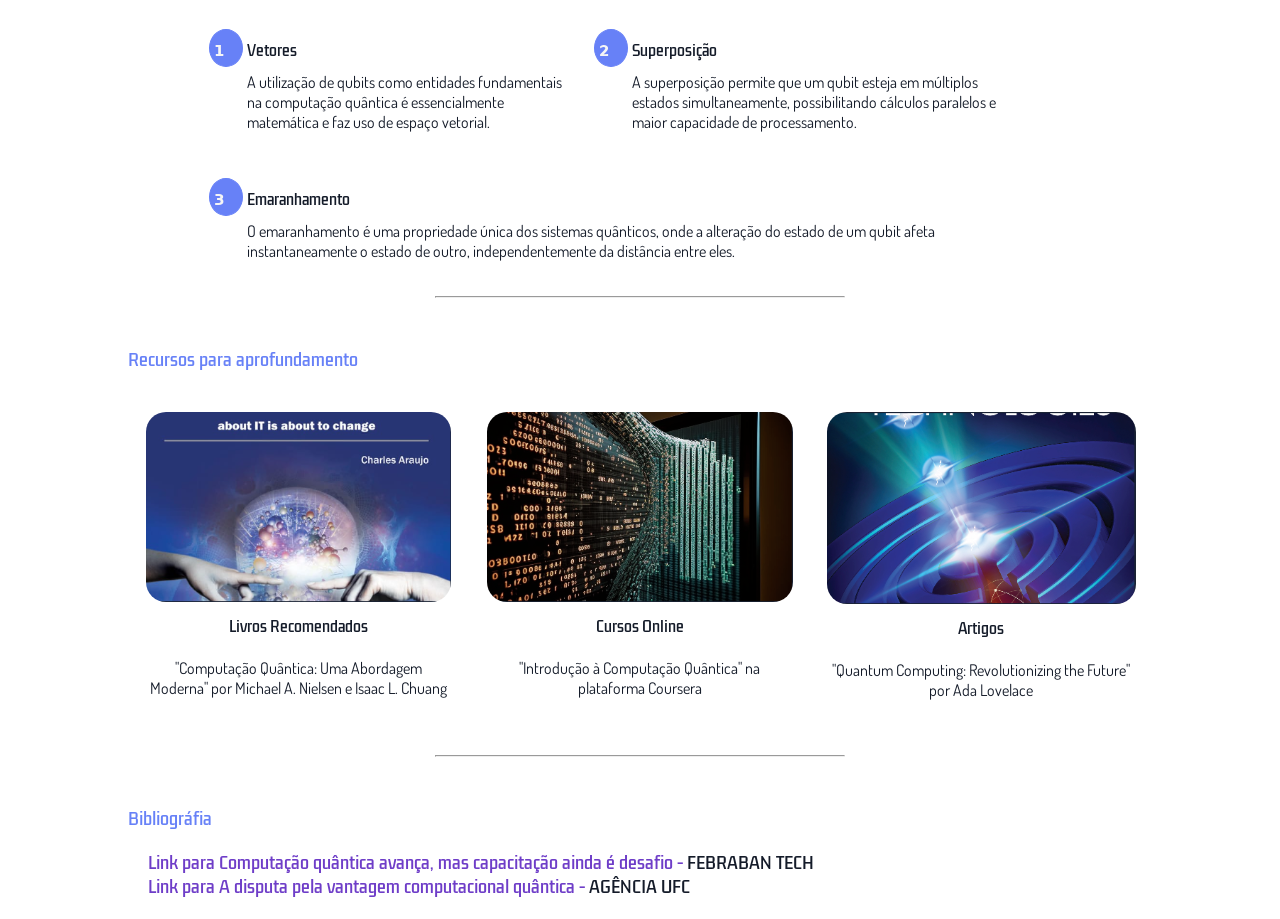
==== commit bcf67a86: "adicionando  texto" ====
--- a/index.html
+++ b/index.html
@@ -133,28 +133,29 @@
             <div class="text">
                 <div class="">
                     <p>
-                        <span>text</span><br><br>
-                        text
+                        <span>Decoerência</span><br><br>
+                        A decoerência é um desafio na Computação Quântica, pois a interação com o ambiente pode causar a perda de informações quânticas. Estratégias são utilizadas para minimizar esse efeito.
                     </p>
                 </div>
             </div>
             <div class="text">
                 <div class="">
                     <p>
-                        <span>text</span><br><br>
-                        text
+                        <span>Algoritmo Quântico</span><br><br>
+                        Os algoritmos quânticos aproveitam a superposição e o entrelaçamento para executar cálculos mais eficientemente, sendo especialmente úteis em problemas de otimização e criptografia
                     </p>
                 </div>
             </div>
             <div class="text">
                 <div class="">
                     <p>
-                        <span>text</span><br><br>
-                        text
-                    </p>
-                </div>
-            </div>
-        </div>
+                        <span>Computadores Quânticos</span><br><br>
+                        Os computadores quânticos possuem qubits que podem ser manipulados para realizar cálculos complexos. Eles se baseiam em portas quânticas e operações unitárias para processar informações.
+                    </p>
+                </div>
+            </div>
+        </div>
+
 
     </section>
 
@@ -234,6 +235,74 @@
             </table>
         </div>
 
+        <div class="topicos-como-ingressar2">
+            <table border="1">
+                <tr>
+                    <td>
+                        <p>Educação e habilidades necessárias</p>
+                        <ul>
+                            <li>
+                                <span>Formação em áreas relacionadas:</span><br>
+                                Como ciência da computação e área de exatas.
+                            </li>
+                            <li>
+                                <span>Conhecimentos:</span><br>
+                                Em matemática e física, especialmente mecânica quântica.
+                            </li>
+                            <li>
+                                <span>Habilidades:</span><br>
+                                programação e familiaridade com algoritmos.
+                            </li>
+                        </ul>
+                    </td>
+                </tr>
+                <tr>
+                    <td>
+                        <p>Recursos online e offline para aprender</p>
+                        <ul>
+                            <li>
+                                Cursos de graduação e pós-graduação em instituições de ensino.
+                            </li>
+                            <li>
+                                Plataformas online que oferecem cursos gratuitos e pagos sobre computação quântica.
+                            </li>
+                            <li>
+                                Livros e artigos acadêmicos que abordam os princípios e aplicações da computação
+                                quântica.
+                            </li>
+                        </ul>
+                    </td>
+                </tr>
+                <tr>
+                    <td>
+                        <p>Experiências práticas e projetos recomendados:</p>
+                        <ul>
+                            <li>
+                                Buscar oportunidades de estágio, bolsas de pesquisa relacionados à computação quântica.
+                                Networking:
+                                Participar de eventos, conferências e grupos de estudo para estabelecer contatos com
+                                profissionais e pesquisadores atuantes na área.
+                            </li>
+                        </ul>
+                    </td>
+                </tr>
+                <tr>
+                    <td>
+                        <p>Recursos online e offline para aprender</p>
+                        <ul>
+                            <li>
+                                Experiências práticas e projetos recomendados:
+                                Buscar oportunidades de estágio, bolsas de pesquisa relacionados à computação quântica.
+                                Networking:
+                                Participar de eventos, conferências e grupos de estudo para estabelecer contatos com
+                                profissionais e pesquisadores atuantes na área.
+                            </li>
+                        </ul>
+                    </td>
+                </tr>
+            </table>
+        </div>
+
     </section>
 
     <div class="espacamento-linha">
@@ -261,6 +330,8 @@
             <p class="subtitulo">Finanças</p>
             <div class="conteudo">
                 <div class="text">
+                    <br>
+                    <br>
                     <div class="img-destaque">
                         <img src="Criptomoedas.png" alt="" class="img-menores-financas">
                         <p>
@@ -397,6 +468,8 @@
             <div class="conteudo">
                 <div class="text">
                     <div class="img-destaque">
+                        <br>
+                        <br>
                         <img src="DNA.png" alt="" class="img-menores">
                         <p>
                             <span>DNA</span><br><br>
--- a/style.css
+++ b/style.css
@@ -189,6 +189,10 @@
   margin-bottom: 20px;
 }
 
+.topicos-como-ingressar2{
+  display: none;
+}
+
 table {
   border: 1px var(--color-azul-bebe);
   width: 90%;
@@ -559,6 +563,15 @@
   .text-profissionais {
     display: block;
   }
+
+  .topicos-como-ingressar{
+    display: none;
+  }
+
+  .topicos-como-ingressar2{
+    display: block;
+  }
+  
 }
 
 @media (min-width: 401px) and (max-width: 1070px) {
@@ -618,6 +631,14 @@
     display: block;
   }
 
+  .topicos-como-ingressar{
+    display: none;
+  }
+
+  .topicos-como-ingressar2{
+    display: block;
+  }
+
 }
 
 
